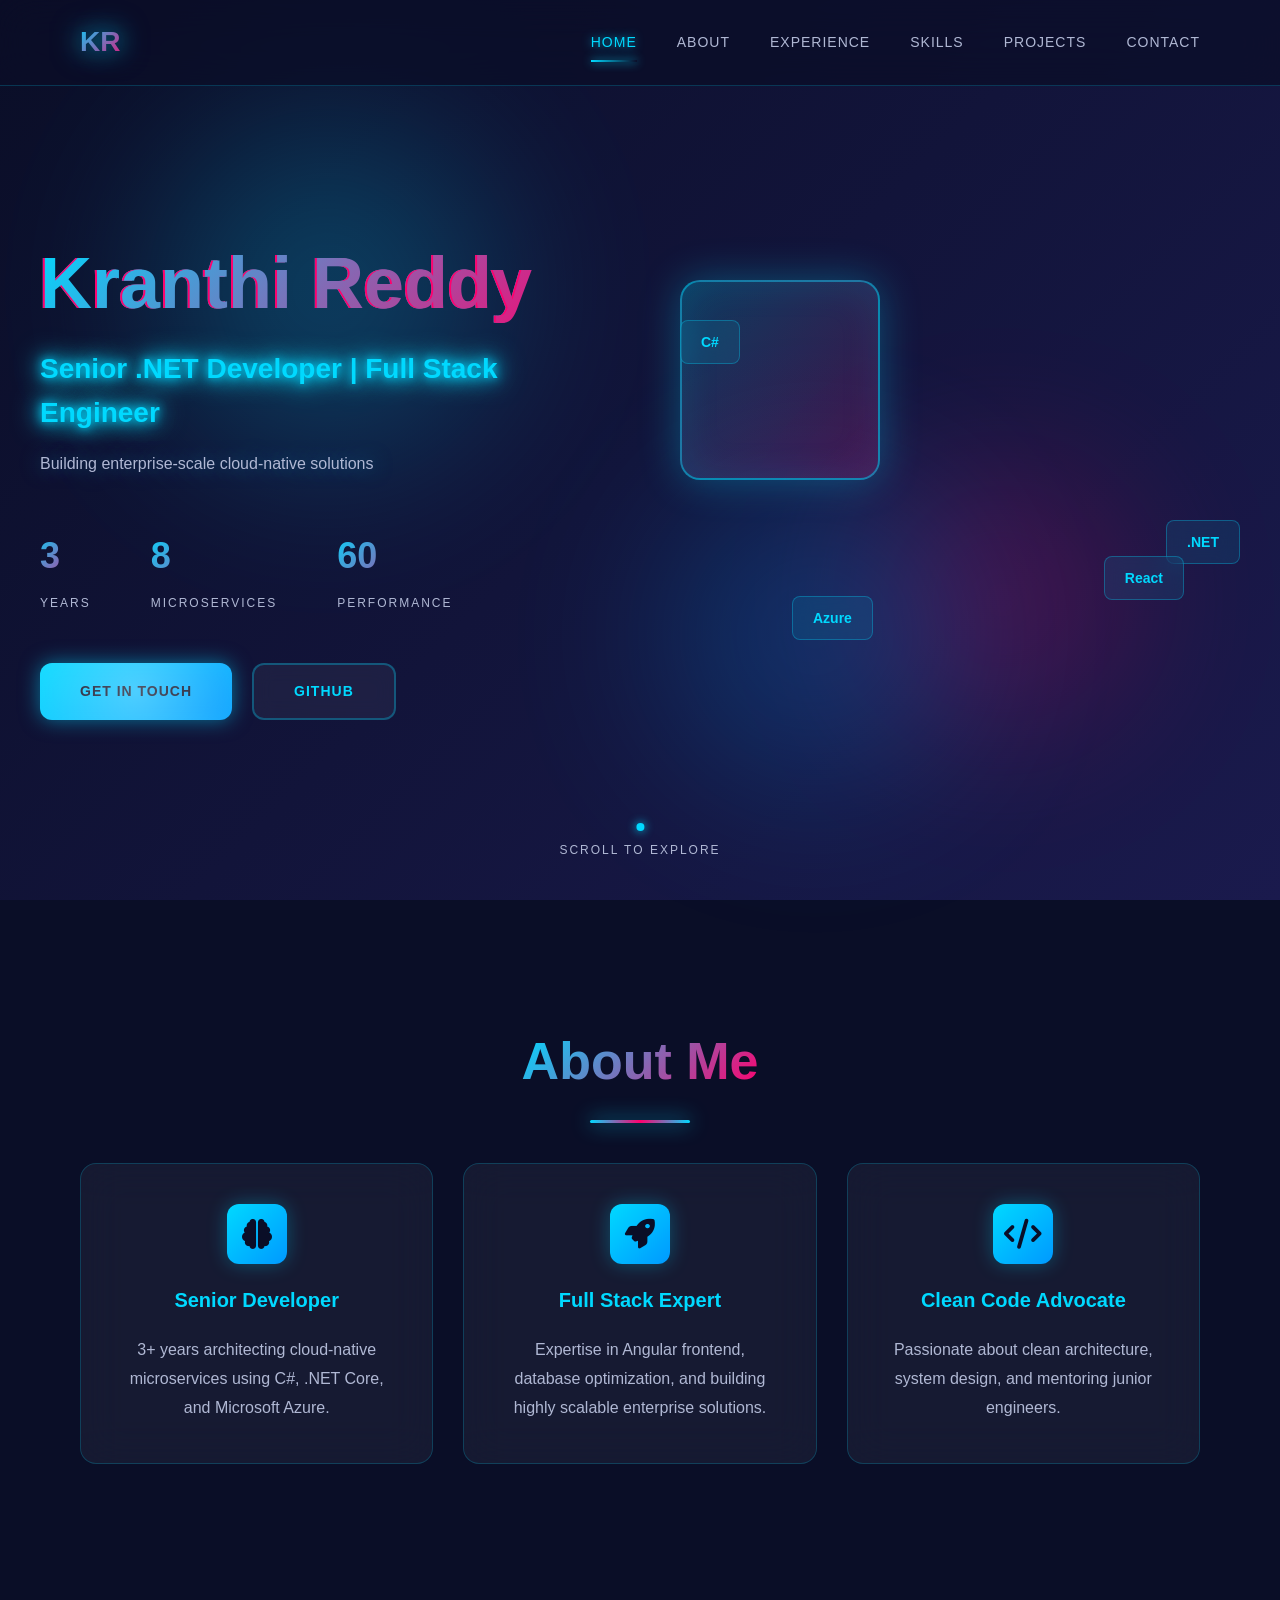
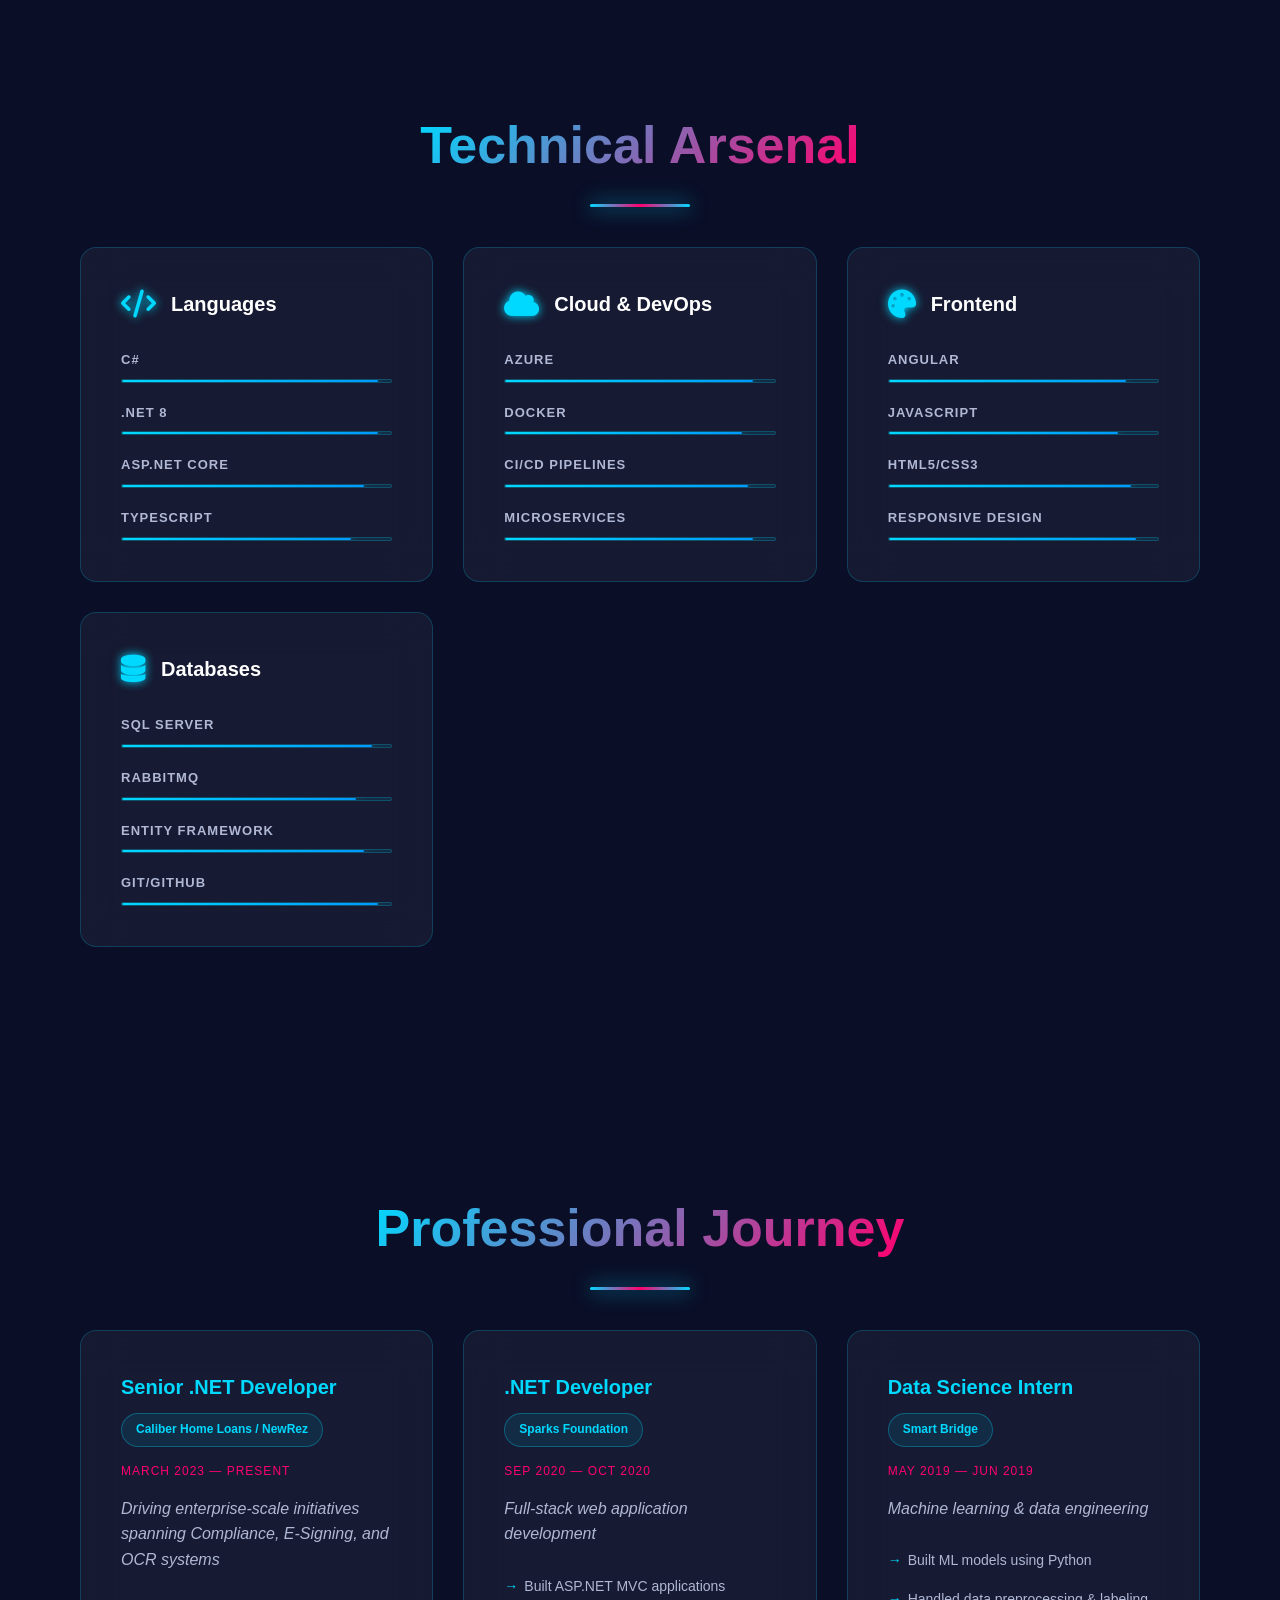
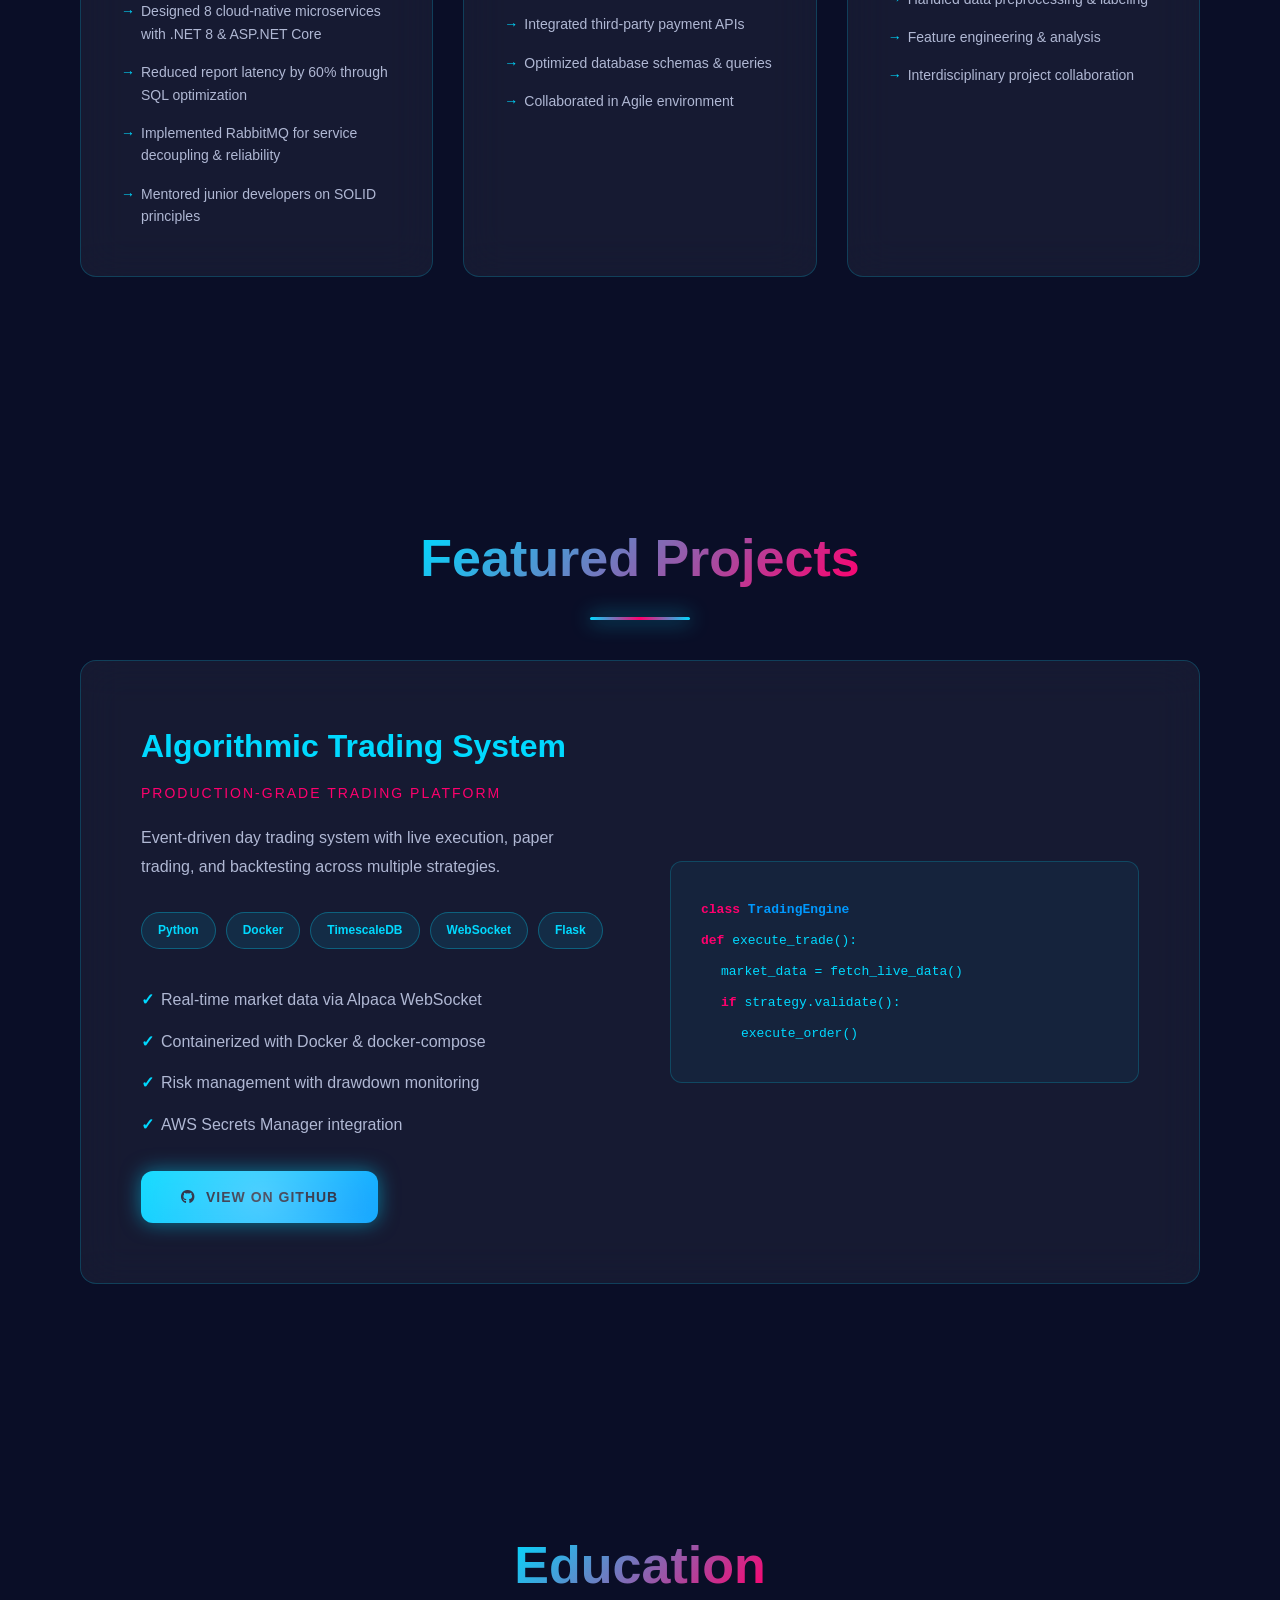
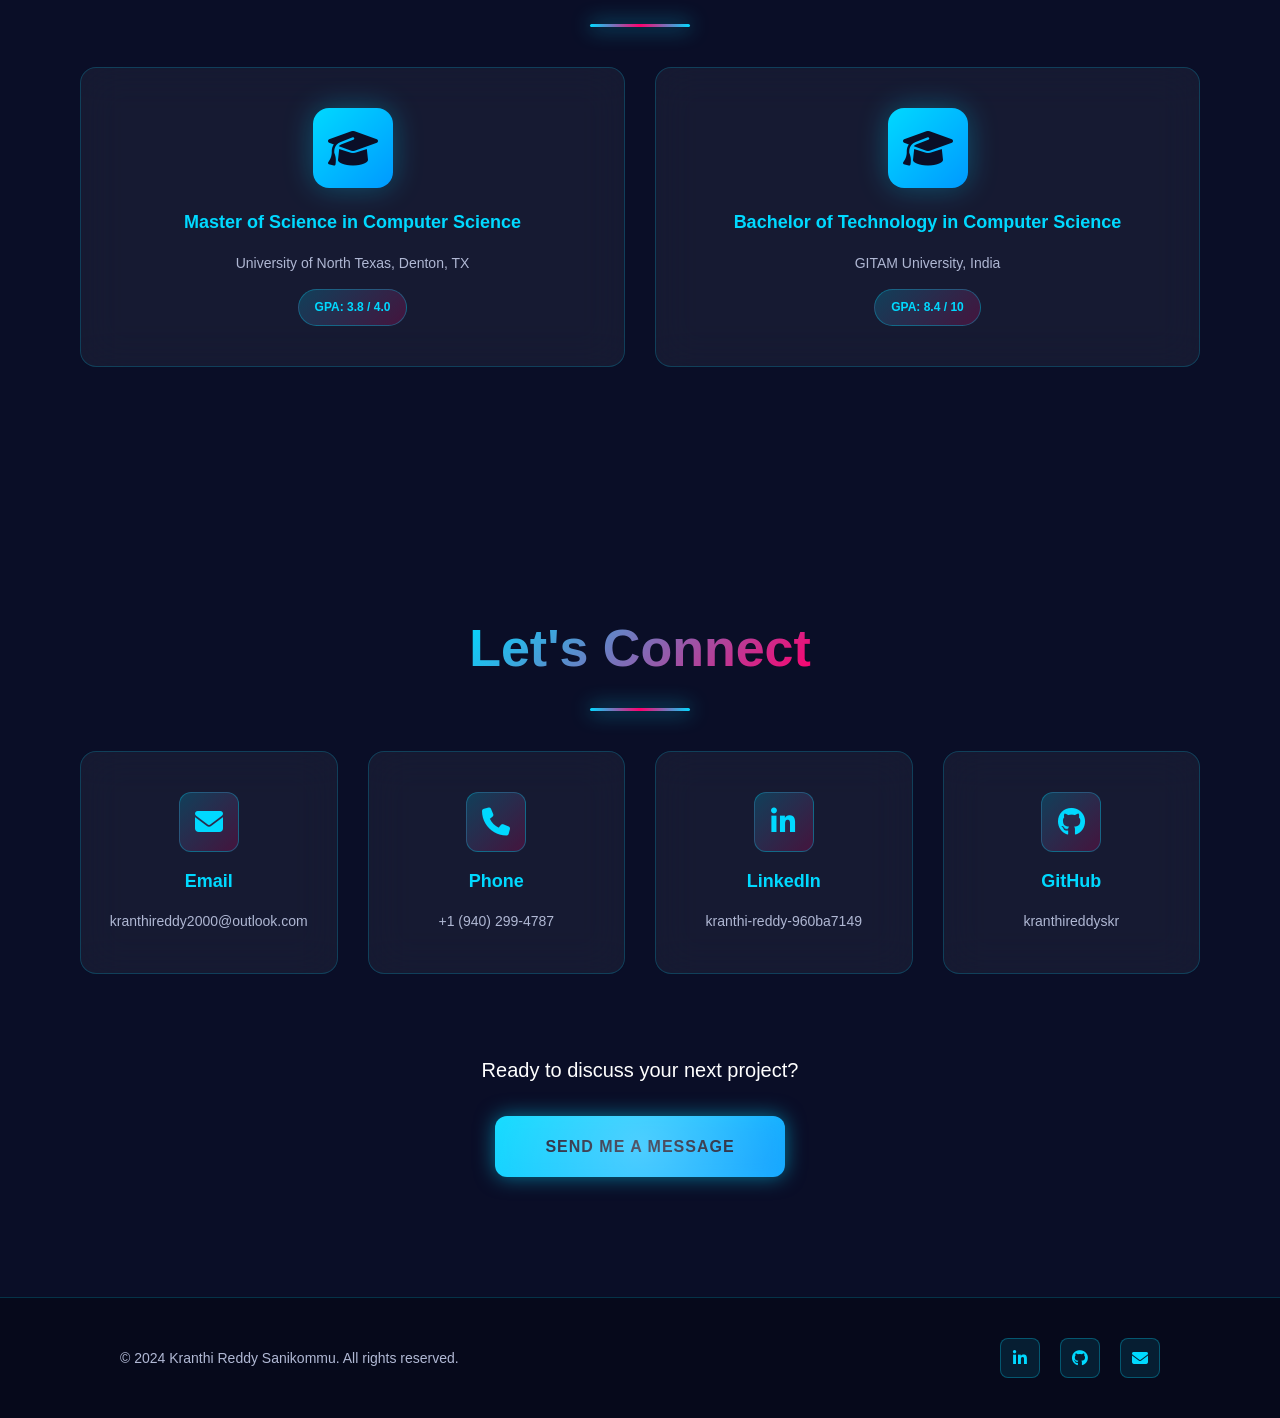
==== index.html @ e0e8000d "Complete redesign: Premium hi-tech portfolio with cutting-edge animations ✨ Visual Enhancements: - G" ====
<!DOCTYPE html>
<html lang="en">
<head>
  <meta charset="UTF-8">
  <meta name="viewport" content="width=device-width, initial-scale=1.0">
  <title>Kranthi Reddy - Senior .NET Developer</title>
  <link rel="stylesheet" href="styles.css">
  <link rel="stylesheet" href="https://cdnjs.cloudflare.com/ajax/libs/font-awesome/6.4.0/css/all.min.css">
</head>
<body>
  <!-- Animated Background -->
  <div class="background-animation">
    <div class="gradient-orb orb-1"></div>
    <div class="gradient-orb orb-2"></div>
    <div class="gradient-orb orb-3"></div>
  </div>

  <!-- Navigation -->
  <nav class="navbar">
    <div class="nav-container">
      <div class="nav-logo">
        <div class="logo-3d">KR</div>
      </div>
      <div class="nav-menu" id="navMenu">
        <a href="#home" class="nav-link active">Home</a>
        <a href="#about" class="nav-link">About</a>
        <a href="#experience" class="nav-link">Experience</a>
        <a href="#skills" class="nav-link">Skills</a>
        <a href="#projects" class="nav-link">Projects</a>
        <a href="#contact" class="nav-link">Contact</a>
      </div>
      <div class="hamburger" id="hamburger">
        <span></span>
        <span></span>
        <span></span>
      </div>
    </div>
  </nav>

  <!-- Hero Section with Advanced Animation -->
  <section id="home" class="hero">
    <div class="hero-content">
      <div class="hero-text">
        <h1 class="glitch" data-text="Kranthi Reddy">Kranthi Reddy</h1>
        <p class="subtitle neon-text">Senior .NET Developer | Full Stack Engineer</p>
        <p class="description tech-glow">Building enterprise-scale cloud-native solutions</p>

        <div class="tech-stats">
          <div class="tech-stat">
            <span class="stat-number">3+</span>
            <span class="stat-label">Years</span>
          </div>
          <div class="tech-stat">
            <span class="stat-number">8+</span>
            <span class="stat-label">Microservices</span>
          </div>
          <div class="tech-stat">
            <span class="stat-number">60%</span>
            <span class="stat-label">Performance</span>
          </div>
        </div>

        <div class="hero-buttons">
          <a href="#contact" class="btn btn-glow">Get In Touch</a>
          <a href="https://github.com/kranthireddyskr" target="_blank" class="btn btn-glass">GitHub</a>
        </div>
      </div>
      <div class="hero-visual">
        <div class="floating-cube"></div>
        <div class="floating-elements">
          <span class="element">C#</span>
          <span class="element">.NET</span>
          <span class="element">Azure</span>
          <span class="element">React</span>
        </div>
      </div>
    </div>

    <div class="scroll-indicator">
      <div class="scroll-dot"></div>
      <p>Scroll to explore</p>
    </div>
  </section>

  <!-- About Section -->
  <section id="about" class="about">
    <div class="container">
      <h2 class="section-title">
        <span class="title-text">About Me</span>
        <div class="title-underline"></div>
      </h2>

      <div class="about-grid">
        <div class="about-card glass-effect">
          <div class="card-icon">
            <i class="fas fa-brain"></i>
          </div>
          <h3>Senior Developer</h3>
          <p>3+ years architecting cloud-native microservices using C#, .NET Core, and Microsoft Azure.</p>
        </div>

        <div class="about-card glass-effect">
          <div class="card-icon">
            <i class="fas fa-rocket"></i>
          </div>
          <h3>Full Stack Expert</h3>
          <p>Expertise in Angular frontend, database optimization, and building highly scalable enterprise solutions.</p>
        </div>

        <div class="about-card glass-effect">
          <div class="card-icon">
            <i class="fas fa-code"></i>
          </div>
          <h3>Clean Code Advocate</h3>
          <p>Passionate about clean architecture, system design, and mentoring junior engineers.</p>
        </div>
      </div>
    </div>
  </section>

  <!-- Skills Section with Interactive Cards -->
  <section id="skills" class="skills">
    <div class="container">
      <h2 class="section-title">
        <span class="title-text">Technical Arsenal</span>
        <div class="title-underline"></div>
      </h2>

      <div class="skills-grid">
        <div class="skill-card-advanced glass-effect">
          <div class="skill-header">
            <i class="fas fa-code"></i>
            <h3>Languages</h3>
          </div>
          <div class="skill-list">
            <div class="skill-item"><span>C#</span><div class="skill-bar"><div class="skill-fill" style="width: 95%"></div></div></div>
            <div class="skill-item"><span>.NET 8</span><div class="skill-bar"><div class="skill-fill" style="width: 95%"></div></div></div>
            <div class="skill-item"><span>ASP.NET Core</span><div class="skill-bar"><div class="skill-fill" style="width: 90%"></div></div></div>
            <div class="skill-item"><span>TypeScript</span><div class="skill-bar"><div class="skill-fill" style="width: 85%"></div></div></div>
          </div>
        </div>

        <div class="skill-card-advanced glass-effect">
          <div class="skill-header">
            <i class="fas fa-cloud"></i>
            <h3>Cloud & DevOps</h3>
          </div>
          <div class="skill-list">
            <div class="skill-item"><span>Azure</span><div class="skill-bar"><div class="skill-fill" style="width: 92%"></div></div></div>
            <div class="skill-item"><span>Docker</span><div class="skill-bar"><div class="skill-fill" style="width: 88%"></div></div></div>
            <div class="skill-item"><span>CI/CD Pipelines</span><div class="skill-bar"><div class="skill-fill" style="width: 90%"></div></div></div>
            <div class="skill-item"><span>Microservices</span><div class="skill-bar"><div class="skill-fill" style="width: 92%"></div></div></div>
          </div>
        </div>

        <div class="skill-card-advanced glass-effect">
          <div class="skill-header">
            <i class="fas fa-palette"></i>
            <h3>Frontend</h3>
          </div>
          <div class="skill-list">
            <div class="skill-item"><span>Angular</span><div class="skill-bar"><div class="skill-fill" style="width: 88%"></div></div></div>
            <div class="skill-item"><span>JavaScript</span><div class="skill-bar"><div class="skill-fill" style="width: 85%"></div></div></div>
            <div class="skill-item"><span>HTML5/CSS3</span><div class="skill-bar"><div class="skill-fill" style="width: 90%"></div></div></div>
            <div class="skill-item"><span>Responsive Design</span><div class="skill-bar"><div class="skill-fill" style="width: 92%"></div></div></div>
          </div>
        </div>

        <div class="skill-card-advanced glass-effect">
          <div class="skill-header">
            <i class="fas fa-database"></i>
            <h3>Databases</h3>
          </div>
          <div class="skill-list">
            <div class="skill-item"><span>SQL Server</span><div class="skill-bar"><div class="skill-fill" style="width: 93%"></div></div></div>
            <div class="skill-item"><span>RabbitMQ</span><div class="skill-bar"><div class="skill-fill" style="width: 87%"></div></div></div>
            <div class="skill-item"><span>Entity Framework</span><div class="skill-bar"><div class="skill-fill" style="width: 90%"></div></div></div>
            <div class="skill-item"><span>Git/GitHub</span><div class="skill-bar"><div class="skill-fill" style="width: 95%"></div></div></div>
          </div>
        </div>
      </div>
    </div>
  </section>

  <!-- Experience Section -->
  <section id="experience" class="experience">
    <div class="container">
      <h2 class="section-title">
        <span class="title-text">Professional Journey</span>
        <div class="title-underline"></div>
      </h2>

      <div class="experience-grid">
        <div class="experience-card glass-effect">
          <div class="experience-header">
            <h3>Senior .NET Developer</h3>
            <span class="company-badge">Caliber Home Loans / NewRez</span>
          </div>
          <p class="experience-date">March 2023 — Present</p>
          <p class="experience-desc">Driving enterprise-scale initiatives spanning Compliance, E-Signing, and OCR systems</p>
          <ul class="experience-achievements">
            <li>Designed 8 cloud-native microservices with .NET 8 & ASP.NET Core</li>
            <li>Reduced report latency by 60% through SQL optimization</li>
            <li>Implemented RabbitMQ for service decoupling & reliability</li>
            <li>Mentored junior developers on SOLID principles</li>
          </ul>
        </div>

        <div class="experience-card glass-effect">
          <div class="experience-header">
            <h3>.NET Developer</h3>
            <span class="company-badge">Sparks Foundation</span>
          </div>
          <p class="experience-date">Sep 2020 — Oct 2020</p>
          <p class="experience-desc">Full-stack web application development</p>
          <ul class="experience-achievements">
            <li>Built ASP.NET MVC applications</li>
            <li>Integrated third-party payment APIs</li>
            <li>Optimized database schemas & queries</li>
            <li>Collaborated in Agile environment</li>
          </ul>
        </div>

        <div class="experience-card glass-effect">
          <div class="experience-header">
            <h3>Data Science Intern</h3>
            <span class="company-badge">Smart Bridge</span>
          </div>
          <p class="experience-date">May 2019 — Jun 2019</p>
          <p class="experience-desc">Machine learning & data engineering</p>
          <ul class="experience-achievements">
            <li>Built ML models using Python</li>
            <li>Handled data preprocessing & labeling</li>
            <li>Feature engineering & analysis</li>
            <li>Interdisciplinary project collaboration</li>
          </ul>
        </div>
      </div>
    </div>
  </section>

  <!-- Featured Projects -->
  <section id="projects" class="projects">
    <div class="container">
      <h2 class="section-title">
        <span class="title-text">Featured Projects</span>
        <div class="title-underline"></div>
      </h2>

      <div class="project-showcase glass-effect">
        <div class="project-content">
          <h3 class="project-title">Algorithmic Trading System</h3>
          <p class="project-type">Production-Grade Trading Platform</p>
          <p class="project-description">
            Event-driven day trading system with live execution, paper trading, and backtesting across multiple strategies.
          </p>

          <div class="tech-stack">
            <span class="tech">Python</span>
            <span class="tech">Docker</span>
            <span class="tech">TimescaleDB</span>
            <span class="tech">WebSocket</span>
            <span class="tech">Flask</span>
          </div>

          <ul class="project-features">
            <li>Real-time market data via Alpaca WebSocket</li>
            <li>Containerized with Docker & docker-compose</li>
            <li>Risk management with drawdown monitoring</li>
            <li>AWS Secrets Manager integration</li>
          </ul>

          <a href="https://github.com/kranthireddyskr/trading-system" target="_blank" class="btn btn-glow">
            <i class="fab fa-github"></i> View on GitHub
          </a>
        </div>
        <div class="project-visual">
          <div class="code-block">
            <div class="code-line"><span class="code-keyword">class</span> <span class="code-class">TradingEngine</span></div>
            <div class="code-line"><span class="code-keyword">def</span> <span class="code-function">execute_trade</span>():</div>
            <div class="code-line indent">market_data = <span class="code-function">fetch_live_data</span>()</div>
            <div class="code-line indent"><span class="code-keyword">if</span> strategy.validate():</div>
            <div class="code-line indent-2">execute_order()</div>
          </div>
        </div>
      </div>
    </div>
  </section>

  <!-- Education -->
  <section id="education" class="education">
    <div class="container">
      <h2 class="section-title">
        <span class="title-text">Education</span>
        <div class="title-underline"></div>
      </h2>

      <div class="education-grid">
        <div class="education-card glass-effect">
          <div class="education-icon">
            <i class="fas fa-graduation-cap"></i>
          </div>
          <h3>Master of Science in Computer Science</h3>
          <p class="school">University of North Texas, Denton, TX</p>
          <div class="gpa-badge">GPA: 3.8 / 4.0</div>
        </div>

        <div class="education-card glass-effect">
          <div class="education-icon">
            <i class="fas fa-graduation-cap"></i>
          </div>
          <h3>Bachelor of Technology in Computer Science</h3>
          <p class="school">GITAM University, India</p>
          <div class="gpa-badge">GPA: 8.4 / 10</div>
        </div>
      </div>
    </div>
  </section>

  <!-- Contact Section -->
  <section id="contact" class="contact">
    <div class="container">
      <h2 class="section-title">
        <span class="title-text">Let's Connect</span>
        <div class="title-underline"></div>
      </h2>

      <div class="contact-grid">
        <a href="mailto:kranthireddy2000@outlook.com" class="contact-card glass-effect hover-glow">
          <div class="contact-icon">
            <i class="fas fa-envelope"></i>
          </div>
          <h3>Email</h3>
          <p>kranthireddy2000@outlook.com</p>
          <div class="contact-arrow">→</div>
        </a>

        <a href="tel:+19402994787" class="contact-card glass-effect hover-glow">
          <div class="contact-icon">
            <i class="fas fa-phone"></i>
          </div>
          <h3>Phone</h3>
          <p>+1 (940) 299-4787</p>
          <div class="contact-arrow">→</div>
        </a>

        <a href="https://www.linkedin.com/in/kranthi-reddy-960ba7149/" target="_blank" class="contact-card glass-effect hover-glow">
          <div class="contact-icon">
            <i class="fab fa-linkedin-in"></i>
          </div>
          <h3>LinkedIn</h3>
          <p>kranthi-reddy-960ba7149</p>
          <div class="contact-arrow">→</div>
        </a>

        <a href="https://github.com/kranthireddyskr" target="_blank" class="contact-card glass-effect hover-glow">
          <div class="contact-icon">
            <i class="fab fa-github"></i>
          </div>
          <h3>GitHub</h3>
          <p>kranthireddyskr</p>
          <div class="contact-arrow">→</div>
        </a>
      </div>

      <div class="cta-section">
        <p>Ready to discuss your next project?</p>
        <a href="mailto:kranthireddy2000@outlook.com" class="btn btn-large btn-glow">Send Me a Message</a>
      </div>
    </div>
  </section>

  <!-- Footer -->
  <footer class="footer">
    <div class="container">
      <div class="footer-content">
        <p>&copy; 2024 Kranthi Reddy Sanikommu. All rights reserved.</p>
        <div class="social-links">
          <a href="https://www.linkedin.com/in/kranthi-reddy-960ba7149/" target="_blank" class="social-icon">
            <i class="fab fa-linkedin-in"></i>
          </a>
          <a href="https://github.com/kranthireddyskr" target="_blank" class="social-icon">
            <i class="fab fa-github"></i>
          </a>
          <a href="mailto:kranthireddy2000@outlook.com" class="social-icon">
            <i class="fas fa-envelope"></i>
          </a>
        </div>
      </div>
    </div>
  </footer>

  <script src="script.js"></script>
</body>
</html>
---- styles.css ----
* {
  margin: 0;
  padding: 0;
  box-sizing: border-box;
}

:root {
  --primary: #00d9ff;
  --secondary: #0099ff;
  --accent: #ff006e;
  --dark-bg: #0a0e27;
  --card-bg: rgba(255, 255, 255, 0.05);
  --text-primary: #ffffff;
  --text-secondary: #b0b8d4;
  --glow: #00d9ff;
}

html {
  scroll-behavior: smooth;
}

body {
  font-family: 'Segoe UI', Tahoma, Geneva, Verdana, sans-serif;
  background: var(--dark-bg);
  color: var(--text-primary);
  line-height: 1.6;
  overflow-x: hidden;
  position: relative;
}

.container {
  max-width: 1200px;
  margin: 0 auto;
  padding: 0 40px;
}

/* Background Animation */
.background-animation {
  position: fixed;
  top: 0;
  left: 0;
  width: 100%;
  height: 100%;
  z-index: -1;
  background: linear-gradient(135deg, #0a0e27 0%, #1a1a4d 100%);
}

.gradient-orb {
  position: absolute;
  border-radius: 50%;
  filter: blur(80px);
  opacity: 0.3;
  animation: float 20s ease-in-out infinite;
}

.orb-1 {
  width: 400px;
  height: 400px;
  background: radial-gradient(circle, #00d9ff, transparent);
  top: 10%;
  left: 10%;
  animation-delay: 0s;
}

.orb-2 {
  width: 300px;
  height: 300px;
  background: radial-gradient(circle, #ff006e, transparent);
  top: 50%;
  right: 10%;
  animation-delay: 5s;
}

.orb-3 {
  width: 350px;
  height: 350px;
  background: radial-gradient(circle, #0099ff, transparent);
  bottom: 10%;
  left: 50%;
  animation-delay: 10s;
}

@keyframes float {
  0%, 100% {
    transform: translate(0, 0);
  }
  33% {
    transform: translate(30px, -50px);
  }
  66% {
    transform: translate(-30px, 50px);
  }
}

/* Navigation */
.navbar {
  position: fixed;
  top: 0;
  width: 100%;
  z-index: 1000;
  background: rgba(10, 14, 39, 0.7);
  backdrop-filter: blur(20px);
  border-bottom: 1px solid rgba(0, 217, 255, 0.2);
  padding: 20px 0;
  transition: all 0.3s ease;
}

.navbar.scrolled {
  background: rgba(10, 14, 39, 0.9);
  padding: 15px 0;
}

.nav-container {
  max-width: 1200px;
  margin: 0 auto;
  padding: 0 40px;
  display: flex;
  justify-content: space-between;
  align-items: center;
}

.logo-3d {
  font-size: 28px;
  font-weight: 700;
  background: linear-gradient(135deg, var(--primary), var(--accent));
  -webkit-background-clip: text;
  -webkit-text-fill-color: transparent;
  background-clip: text;
  text-shadow: 0 0 30px rgba(0, 217, 255, 0.5);
  filter: drop-shadow(0 0 10px rgba(0, 217, 255, 0.4));
}

.nav-menu {
  display: flex;
  gap: 40px;
}

.nav-link {
  color: var(--text-secondary);
  text-decoration: none;
  font-weight: 500;
  position: relative;
  transition: all 0.3s ease;
  font-size: 14px;
  text-transform: uppercase;
  letter-spacing: 1px;
}

.nav-link:hover,
.nav-link.active {
  color: var(--primary);
  text-shadow: 0 0 10px rgba(0, 217, 255, 0.8);
}

.nav-link.active::after {
  content: '';
  position: absolute;
  bottom: -8px;
  left: 0;
  right: 0;
  height: 2px;
  background: linear-gradient(90deg, var(--primary), transparent);
  box-shadow: 0 0 10px var(--primary);
}

.hamburger {
  display: none;
  flex-direction: column;
  cursor: pointer;
  gap: 6px;
}

.hamburger span {
  width: 25px;
  height: 2px;
  background: var(--primary);
  border-radius: 2px;
  transition: all 0.3s ease;
}

/* Hero Section */
.hero {
  min-height: 100vh;
  display: flex;
  flex-direction: column;
  justify-content: center;
  align-items: center;
  padding: 120px 40px 60px;
  position: relative;
  overflow: hidden;
}

.hero-content {
  display: grid;
  grid-template-columns: 1fr 1fr;
  gap: 80px;
  align-items: center;
  width: 100%;
  max-width: 1200px;
}

.hero-text h1 {
  font-size: 72px;
  font-weight: 800;
  margin-bottom: 20px;
  line-height: 1.2;
  background: linear-gradient(135deg, var(--primary), var(--accent));
  -webkit-background-clip: text;
  -webkit-text-fill-color: transparent;
  background-clip: text;
  animation: slideInLeft 0.8s ease-out;
}

.glitch {
  position: relative;
}

.glitch::before,
.glitch::after {
  content: attr(data-text);
  position: absolute;
  top: 0;
  left: 0;
  width: 100%;
  height: 100%;
}

.glitch::before {
  animation: glitch 0.3s cubic-bezier(0.25, 0.46, 0.45, 0.94) infinite;
  color: var(--primary);
  z-index: -1;
  text-shadow: -2px 0 var(--accent);
}

.glitch::after {
  animation: glitch 0.3s cubic-bezier(0.25, 0.46, 0.45, 0.94) reverse infinite;
  color: var(--accent);
  z-index: -2;
  text-shadow: -2px 0 var(--primary);
}

@keyframes glitch {
  0% {
    clip-path: inset(40% 0 61% 0);
    transform: translate(-2px, -2px);
  }
  20% {
    clip-path: inset(92% 0 1% 0);
    transform: translate(2px, 2px);
  }
  40% {
    clip-path: inset(43% 0 1% 0);
    transform: translate(-2px, 2px);
  }
  60% {
    clip-path: inset(25% 0 58% 0);
    transform: translate(2px, -2px);
  }
  80% {
    clip-path: inset(54% 0 7% 0);
    transform: translate(-2px, -2px);
  }
  100% {
    clip-path: inset(58% 0 43% 0);
    transform: translate(2px, 2px);
  }
}

.subtitle {
  font-size: 28px;
  color: var(--primary);
  margin-bottom: 15px;
  font-weight: 600;
  animation: slideInLeft 0.8s ease-out 0.1s backwards;
}

.neon-text {
  text-shadow: 0 0 10px var(--primary), 0 0 20px var(--primary), 0 0 30px var(--primary);
}

.description {
  font-size: 16px;
  color: var(--text-secondary);
  margin-bottom: 40px;
  animation: slideInLeft 0.8s ease-out 0.2s backwards;
}

.tech-glow {
  text-shadow: 0 0 20px rgba(0, 217, 255, 0.5);
}

.tech-stats {
  display: flex;
  gap: 60px;
  margin: 50px 0;
  animation: slideInLeft 0.8s ease-out 0.3s backwards;
}

.tech-stat {
  display: flex;
  flex-direction: column;
  gap: 10px;
}

.stat-number {
  font-size: 36px;
  font-weight: 700;
  background: linear-gradient(135deg, var(--primary), var(--accent));
  -webkit-background-clip: text;
  -webkit-text-fill-color: transparent;
  background-clip: text;
}

.stat-label {
  font-size: 12px;
  text-transform: uppercase;
  letter-spacing: 2px;
  color: var(--text-secondary);
}

.hero-buttons {
  display: flex;
  gap: 20px;
  animation: slideInLeft 0.8s ease-out 0.4s backwards;
}

.btn {
  padding: 15px 40px;
  border: none;
  border-radius: 12px;
  font-size: 14px;
  font-weight: 600;
  text-decoration: none;
  cursor: pointer;
  transition: all 0.3s ease;
  text-transform: uppercase;
  letter-spacing: 1px;
  display: inline-flex;
  align-items: center;
  gap: 10px;
}

.btn-glow {
  background: linear-gradient(135deg, var(--primary), var(--secondary));
  color: var(--dark-bg);
  box-shadow: 0 0 20px rgba(0, 217, 255, 0.5), inset 0 0 20px rgba(0, 217, 255, 0.2);
  position: relative;
  overflow: hidden;
}

.btn-glow::before {
  content: '';
  position: absolute;
  top: -50%;
  left: -50%;
  width: 200%;
  height: 200%;
  background: radial-gradient(circle, rgba(255, 255, 255, 0.3) 0%, transparent 70%);
  animation: shine 3s ease-in-out infinite;
}

@keyframes shine {
  0% {
    transform: translate(-50%, -50%) rotate(0deg);
  }
  100% {
    transform: translate(-50%, -50%) rotate(360deg);
  }
}

.btn-glow:hover {
  transform: translateY(-3px);
  box-shadow: 0 10px 40px rgba(0, 217, 255, 0.6), inset 0 0 30px rgba(0, 217, 255, 0.3);
}

.btn-glass {
  background: rgba(255, 255, 255, 0.05);
  border: 2px solid rgba(0, 217, 255, 0.3);
  color: var(--primary);
  backdrop-filter: blur(10px);
}

.btn-glass:hover {
  background: rgba(0, 217, 255, 0.1);
  border-color: var(--primary);
  box-shadow: 0 0 20px rgba(0, 217, 255, 0.4);
}

.btn-large {
  padding: 18px 50px;
  font-size: 16px;
}

/* Hero Visual */
.hero-visual {
  position: relative;
  height: 400px;
  animation: slideInRight 0.8s ease-out;
}

.floating-cube {
  position: absolute;
  width: 200px;
  height: 200px;
  background: linear-gradient(135deg, rgba(0, 217, 255, 0.2), rgba(255, 0, 110, 0.2));
  border: 2px solid rgba(0, 217, 255, 0.5);
  border-radius: 20px;
  animation: cube-float 6s ease-in-out infinite;
  box-shadow: 0 0 40px rgba(0, 217, 255, 0.3), inset 0 0 40px rgba(0, 217, 255, 0.1);
}

@keyframes cube-float {
  0%, 100% {
    transform: translateY(0px) rotateX(0deg) rotateY(0deg);
  }
  50% {
    transform: translateY(-50px) rotateX(20deg) rotateY(20deg);
  }
}

.floating-elements {
  position: absolute;
  width: 100%;
  height: 100%;
}

.element {
  position: absolute;
  font-size: 14px;
  font-weight: 600;
  padding: 10px 20px;
  background: rgba(0, 217, 255, 0.1);
  border: 1px solid rgba(0, 217, 255, 0.3);
  border-radius: 8px;
  color: var(--primary);
  animation: element-float 4s ease-in-out infinite;
  backdrop-filter: blur(10px);
}

.element:nth-child(1) { top: 10%; left: 0%; animation-delay: 0s; }
.element:nth-child(2) { top: 60%; right: 0%; animation-delay: 0.5s; }
.element:nth-child(3) { bottom: 10%; left: 20%; animation-delay: 1s; }
.element:nth-child(4) { bottom: 20%; right: 10%; animation-delay: 1.5s; }

@keyframes element-float {
  0%, 100% {
    transform: translateY(0px);
    opacity: 0.6;
  }
  50% {
    transform: translateY(-20px);
    opacity: 1;
  }
}

.scroll-indicator {
  position: absolute;
  bottom: 40px;
  left: 50%;
  transform: translateX(-50%);
  text-align: center;
  animation: bounce 2s infinite;
}

.scroll-dot {
  width: 8px;
  height: 8px;
  background: var(--primary);
  border-radius: 50%;
  margin: 0 auto 10px;
  box-shadow: 0 0 10px var(--primary);
  animation: pulse 2s infinite;
}

@keyframes pulse {
  0%, 100% {
    box-shadow: 0 0 10px var(--primary);
  }
  50% {
    box-shadow: 0 0 30px var(--primary);
  }
}

@keyframes bounce {
  0%, 100% {
    transform: translateX(-50%) translateY(0);
  }
  50% {
    transform: translateX(-50%) translateY(15px);
  }
}

.scroll-indicator p {
  font-size: 12px;
  text-transform: uppercase;
  letter-spacing: 2px;
  color: var(--text-secondary);
}

@keyframes slideInLeft {
  from {
    opacity: 0;
    transform: translateX(-50px);
  }
  to {
    opacity: 1;
    transform: translateX(0);
  }
}

@keyframes slideInRight {
  from {
    opacity: 0;
    transform: translateX(50px);
  }
  to {
    opacity: 1;
    transform: translateX(0);
  }
}

/* Section Titles */
.section-title {
  font-size: 52px;
  font-weight: 700;
  margin-bottom: 60px;
  text-align: center;
  position: relative;
  display: inline-block;
  width: 100%;
}

.title-text {
  background: linear-gradient(135deg, var(--primary), var(--accent));
  -webkit-background-clip: text;
  -webkit-text-fill-color: transparent;
  background-clip: text;
}

.title-underline {
  position: absolute;
  bottom: -20px;
  left: 50%;
  transform: translateX(-50%);
  width: 100px;
  height: 3px;
  background: linear-gradient(90deg, var(--primary), var(--accent), var(--primary));
  border-radius: 2px;
  box-shadow: 0 0 20px var(--primary);
}

/* Glass Effect */
.glass-effect {
  background: var(--card-bg);
  backdrop-filter: blur(20px);
  border: 1px solid rgba(0, 217, 255, 0.2);
  border-radius: 16px;
  padding: 30px;
  transition: all 0.3s ease;
  position: relative;
  overflow: hidden;
}

.glass-effect::before {
  content: '';
  position: absolute;
  top: 0;
  left: -100%;
  width: 100%;
  height: 100%;
  background: linear-gradient(90deg, transparent, rgba(0, 217, 255, 0.1), transparent);
  transition: left 0.5s ease;
}

.glass-effect:hover::before {
  left: 100%;
}

.glass-effect:hover {
  border-color: rgba(0, 217, 255, 0.5);
  box-shadow: 0 0 30px rgba(0, 217, 255, 0.2), inset 0 0 30px rgba(0, 217, 255, 0.05);
  transform: translateY(-5px);
}

.hover-glow:hover {
  box-shadow: 0 0 40px rgba(0, 217, 255, 0.4), inset 0 0 30px rgba(0, 217, 255, 0.1);
}

/* About Section */
.about {
  padding: 120px 40px;
  position: relative;
  z-index: 2;
}

.about-grid {
  display: grid;
  grid-template-columns: repeat(auto-fit, minmax(300px, 1fr));
  gap: 30px;
}

.about-card {
  padding: 40px;
  text-align: center;
  display: flex;
  flex-direction: column;
  align-items: center;
  gap: 20px;
}

.card-icon {
  width: 60px;
  height: 60px;
  display: flex;
  align-items: center;
  justify-content: center;
  font-size: 30px;
  background: linear-gradient(135deg, var(--primary), var(--secondary));
  border-radius: 12px;
  color: var(--dark-bg);
  box-shadow: 0 0 20px rgba(0, 217, 255, 0.3);
}

.about-card h3 {
  font-size: 20px;
  color: var(--primary);
}

.about-card p {
  color: var(--text-secondary);
  line-height: 1.8;
}

/* Skills Section */
.skills {
  padding: 120px 40px;
  position: relative;
  z-index: 2;
}

.skills-grid {
  display: grid;
  grid-template-columns: repeat(auto-fit, minmax(300px, 1fr));
  gap: 30px;
}

.skill-card-advanced {
  padding: 40px;
}

.skill-header {
  display: flex;
  align-items: center;
  gap: 15px;
  margin-bottom: 30px;
}

.skill-header i {
  font-size: 28px;
  color: var(--primary);
  text-shadow: 0 0 10px var(--primary);
}

.skill-header h3 {
  font-size: 20px;
  color: var(--text-primary);
  margin: 0;
}

.skill-list {
  display: flex;
  flex-direction: column;
  gap: 20px;
}

.skill-item {
  display: flex;
  flex-direction: column;
  gap: 8px;
}

.skill-item span {
  font-size: 13px;
  text-transform: uppercase;
  letter-spacing: 1px;
  color: var(--text-secondary);
  font-weight: 600;
}

.skill-bar {
  height: 4px;
  background: rgba(0, 217, 255, 0.1);
  border-radius: 2px;
  overflow: hidden;
  border: 1px solid rgba(0, 217, 255, 0.2);
}

.skill-fill {
  height: 100%;
  background: linear-gradient(90deg, var(--primary), var(--secondary));
  border-radius: 2px;
  transition: width 0.8s ease;
  box-shadow: 0 0 10px var(--primary);
}

.glass-effect:hover .skill-fill {
  box-shadow: 0 0 20px var(--primary);
}

/* Experience Section */
.experience {
  padding: 120px 40px;
  position: relative;
  z-index: 2;
}

.experience-grid {
  display: grid;
  grid-template-columns: repeat(auto-fit, minmax(350px, 1fr));
  gap: 30px;
}

.experience-card {
  padding: 40px;
}

.experience-header h3 {
  font-size: 20px;
  color: var(--primary);
  margin-bottom: 10px;
}

.company-badge {
  display: inline-block;
  background: rgba(0, 217, 255, 0.1);
  border: 1px solid rgba(0, 217, 255, 0.3);
  color: var(--primary);
  padding: 6px 14px;
  border-radius: 20px;
  font-size: 12px;
  font-weight: 600;
}

.experience-date {
  font-size: 12px;
  text-transform: uppercase;
  letter-spacing: 1px;
  color: var(--accent);
  margin: 15px 0;
}

.experience-desc {
  color: var(--text-secondary);
  margin-bottom: 20px;
  font-style: italic;
}

.experience-achievements {
  list-style: none;
}

.experience-achievements li {
  color: var(--text-secondary);
  padding: 8px 0;
  padding-left: 20px;
  position: relative;
  font-size: 14px;
}

.experience-achievements li:before {
  content: '→';
  position: absolute;
  left: 0;
  color: var(--primary);
  font-weight: bold;
}

/* Projects Section */
.projects {
  padding: 120px 40px;
  position: relative;
  z-index: 2;
}

.project-showcase {
  display: grid;
  grid-template-columns: 1fr 1fr;
  gap: 60px;
  align-items: center;
  padding: 60px !important;
}

.project-content h3 {
  font-size: 32px;
  color: var(--primary);
  margin-bottom: 10px;
}

.project-type {
  font-size: 14px;
  text-transform: uppercase;
  letter-spacing: 2px;
  color: var(--accent);
  margin-bottom: 20px;
}

.project-description {
  color: var(--text-secondary);
  margin-bottom: 30px;
  line-height: 1.8;
}

.tech-stack {
  display: flex;
  flex-wrap: wrap;
  gap: 10px;
  margin: 30px 0;
}

.tech {
  background: rgba(0, 217, 255, 0.1);
  border: 1px solid rgba(0, 217, 255, 0.3);
  color: var(--primary);
  padding: 8px 16px;
  border-radius: 20px;
  font-size: 12px;
  font-weight: 600;
  transition: all 0.3s ease;
}

.tech:hover {
  background: rgba(0, 217, 255, 0.2);
  box-shadow: 0 0 15px rgba(0, 217, 255, 0.3);
}

.project-features {
  list-style: none;
  margin: 25px 0;
}

.project-features li {
  color: var(--text-secondary);
  padding: 8px 0;
  padding-left: 20px;
  position: relative;
}

.project-features li:before {
  content: '✓';
  position: absolute;
  left: 0;
  color: var(--primary);
  font-weight: bold;
}

.project-visual {
  background: rgba(0, 217, 255, 0.05);
  border: 1px solid rgba(0, 217, 255, 0.2);
  border-radius: 12px;
  padding: 30px;
  font-family: 'Courier New', monospace;
}

.code-block {
  color: var(--primary);
  font-size: 13px;
  line-height: 2;
}

.code-line {
  margin: 5px 0;
}

.code-keyword {
  color: var(--accent);
  font-weight: 600;
}

.code-class {
  color: var(--secondary);
  font-weight: 600;
}

.code-function {
  color: var(--primary);
}

.indent {
  padding-left: 20px;
}

.indent-2 {
  padding-left: 40px;
}

/* Education Section */
.education {
  padding: 120px 40px;
  position: relative;
  z-index: 2;
}

.education-grid {
  display: grid;
  grid-template-columns: repeat(auto-fit, minmax(300px, 1fr));
  gap: 30px;
}

.education-card {
  padding: 40px;
  text-align: center;
}

.education-icon {
  width: 80px;
  height: 80px;
  display: flex;
  align-items: center;
  justify-content: center;
  font-size: 40px;
  background: linear-gradient(135deg, var(--primary), var(--secondary));
  border-radius: 16px;
  margin: 0 auto 20px;
  color: var(--dark-bg);
  box-shadow: 0 0 30px rgba(0, 217, 255, 0.3);
}

.education-card h3 {
  font-size: 18px;
  color: var(--primary);
  margin-bottom: 15px;
}

.school {
  color: var(--text-secondary);
  margin-bottom: 15px;
  font-size: 14px;
}

.gpa-badge {
  display: inline-block;
  background: linear-gradient(135deg, rgba(0, 217, 255, 0.2), rgba(255, 0, 110, 0.2));
  border: 1px solid rgba(0, 217, 255, 0.3);
  color: var(--primary);
  padding: 8px 16px;
  border-radius: 20px;
  font-size: 12px;
  font-weight: 600;
}

/* Contact Section */
.contact {
  padding: 120px 40px;
  position: relative;
  z-index: 2;
}

.contact-grid {
  display: grid;
  grid-template-columns: repeat(auto-fit, minmax(250px, 1fr));
  gap: 30px;
  margin-bottom: 80px;
}

.contact-card {
  padding: 40px;
  text-decoration: none;
  position: relative;
  display: flex;
  flex-direction: column;
  align-items: center;
  gap: 15px;
  text-align: center;
}

.contact-icon {
  width: 60px;
  height: 60px;
  display: flex;
  align-items: center;
  justify-content: center;
  font-size: 28px;
  background: linear-gradient(135deg, rgba(0, 217, 255, 0.2), rgba(255, 0, 110, 0.2));
  border: 1px solid rgba(0, 217, 255, 0.3);
  border-radius: 12px;
  color: var(--primary);
  transition: all 0.3s ease;
}

.contact-card:hover .contact-icon {
  background: linear-gradient(135deg, var(--primary), var(--accent));
  color: var(--dark-bg);
  box-shadow: 0 0 30px rgba(0, 217, 255, 0.5);
}

.contact-card h3 {
  font-size: 18px;
  color: var(--primary);
  margin: 0;
}

.contact-card p {
  color: var(--text-secondary);
  font-size: 14px;
  margin: 0;
}

.contact-arrow {
  position: absolute;
  right: 40px;
  top: 50%;
  transform: translateY(-50%);
  font-size: 24px;
  color: var(--primary);
  opacity: 0;
  transition: all 0.3s ease;
}

.contact-card:hover .contact-arrow {
  opacity: 1;
  transform: translateY(-50%) translateX(10px);
}

.cta-section {
  text-align: center;
}

.cta-section p {
  font-size: 20px;
  color: var(--text-primary);
  margin-bottom: 30px;
}

/* Footer */
.footer {
  background: rgba(0, 0, 0, 0.3);
  border-top: 1px solid rgba(0, 217, 255, 0.2);
  padding: 40px 0;
  position: relative;
  z-index: 2;
}

.footer-content {
  max-width: 1200px;
  margin: 0 auto;
  padding: 0 40px;
  display: flex;
  justify-content: space-between;
  align-items: center;
}

.footer-content p {
  color: var(--text-secondary);
  font-size: 14px;
}

.social-links {
  display: flex;
  gap: 20px;
}

.social-icon {
  width: 40px;
  height: 40px;
  display: flex;
  align-items: center;
  justify-content: center;
  background: rgba(0, 217, 255, 0.1);
  border: 1px solid rgba(0, 217, 255, 0.3);
  border-radius: 8px;
  color: var(--primary);
  text-decoration: none;
  transition: all 0.3s ease;
}

.social-icon:hover {
  background: linear-gradient(135deg, var(--primary), var(--accent));
  border-color: var(--primary);
  color: var(--dark-bg);
  box-shadow: 0 0 20px rgba(0, 217, 255, 0.5);
}

/* Sections */
section {
  position: relative;
  z-index: 2;
}

/* Responsive */
@media (max-width: 768px) {
  .nav-menu {
    position: absolute;
    top: 70px;
    left: -100%;
    flex-direction: column;
    background-color: rgba(10, 14, 39, 0.95);
    width: 100%;
    text-align: center;
    transition: 0.3s;
    padding: 20px 0;
    gap: 20px;
  }

  .nav-menu.active {
    left: 0;
  }

  .hamburger {
    display: flex;
  }

  .hero-content {
    grid-template-columns: 1fr;
    gap: 40px;
  }

  .hero h1 {
    font-size: 48px;
  }

  .hero-visual {
    height: 300px;
  }

  .footer-content {
    flex-direction: column;
    gap: 20px;
  }

  .section-title {
    font-size: 36px;
  }

  .project-showcase {
    grid-template-columns: 1fr;
  }

  .tech-stats {
    flex-direction: column;
    gap: 30px;
  }

  .hero-buttons {
    flex-direction: column;
  }

  .btn {
    width: 100%;
    justify-content: center;
  }

  .container {
    padding: 0 20px;
  }

  .nav-container {
    padding: 0 20px;
  }

  section {
    padding: 80px 20px !important;
  }
}

@media (max-width: 480px) {
  .hero {
    padding: 80px 20px 40px;
  }

  .hero h1 {
    font-size: 32px;
  }

  .subtitle {
    font-size: 18px;
  }

  .section-title {
    font-size: 28px;
  }

  .skills-grid,
  .experience-grid,
  .about-grid {
    grid-template-columns: 1fr;
  }

  .glass-effect {
    padding: 20px;
  }

  .footer-content {
    padding: 0 20px;
  }
}
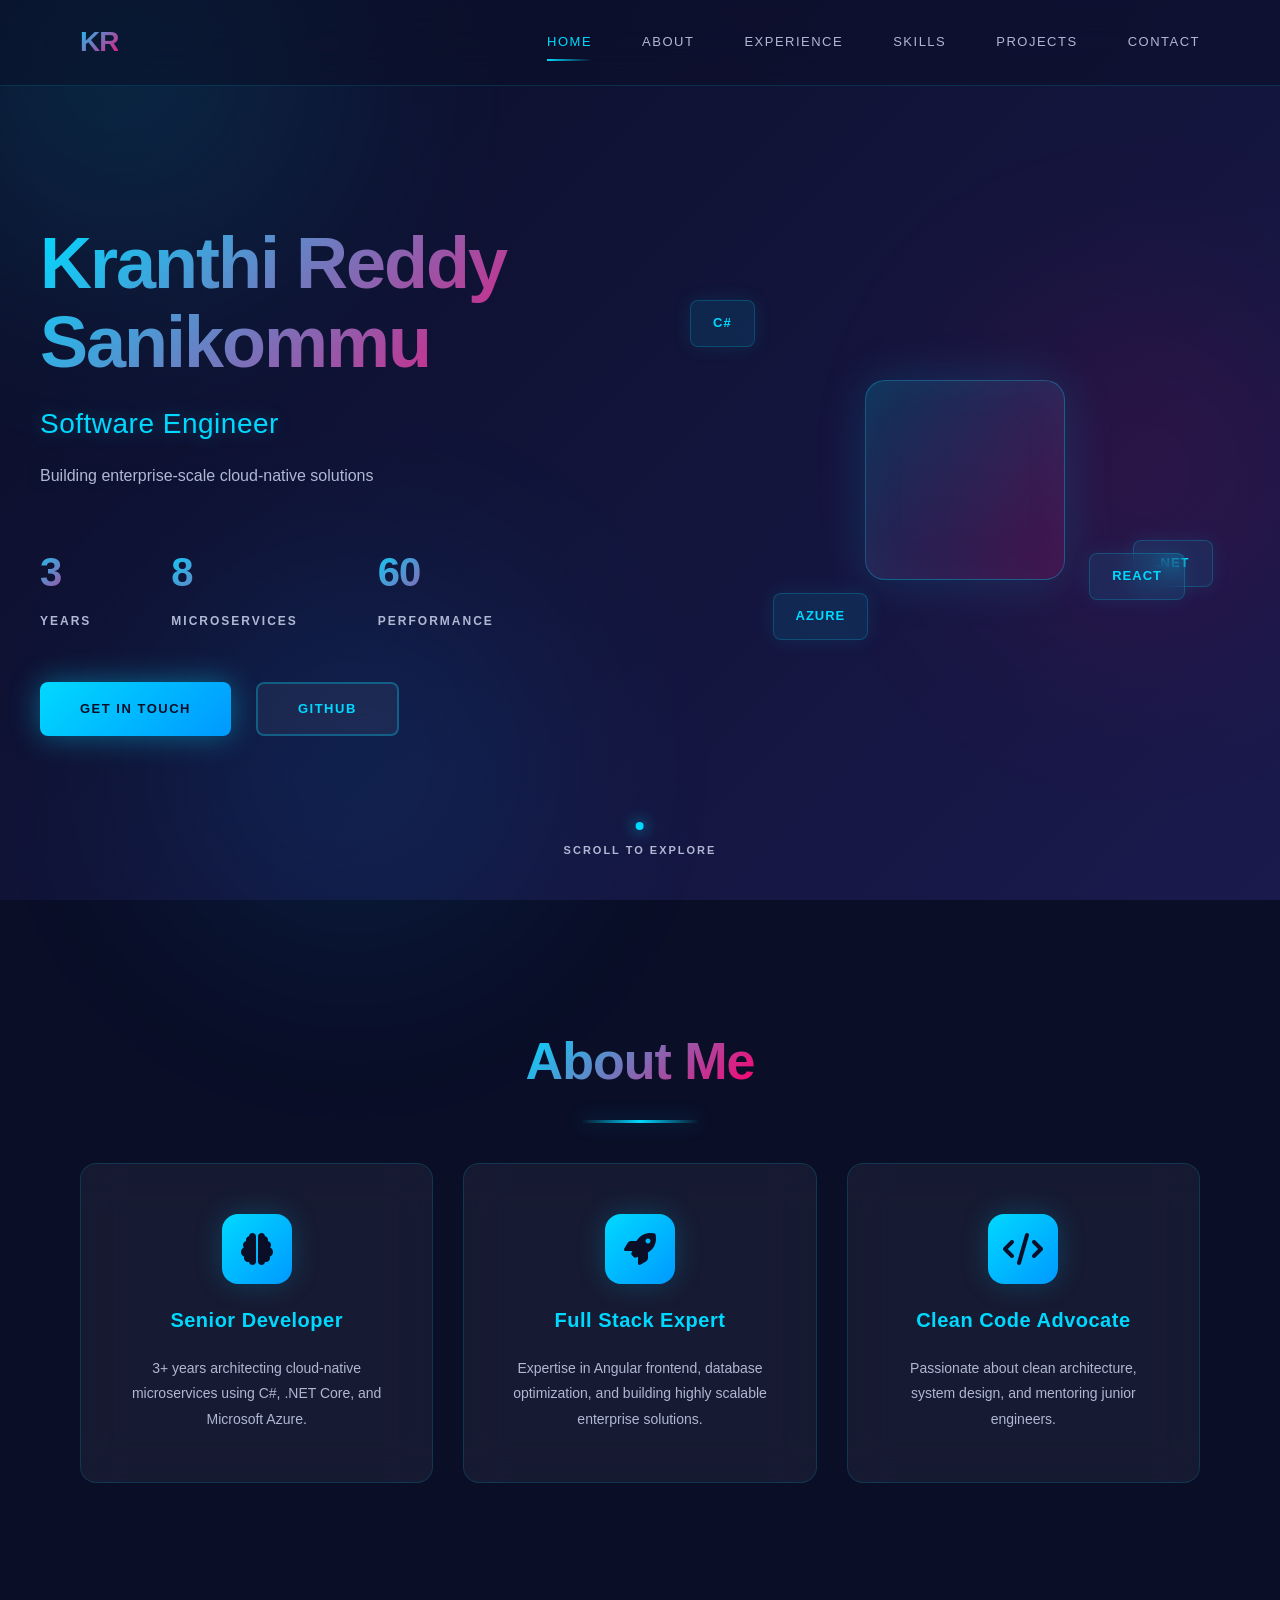
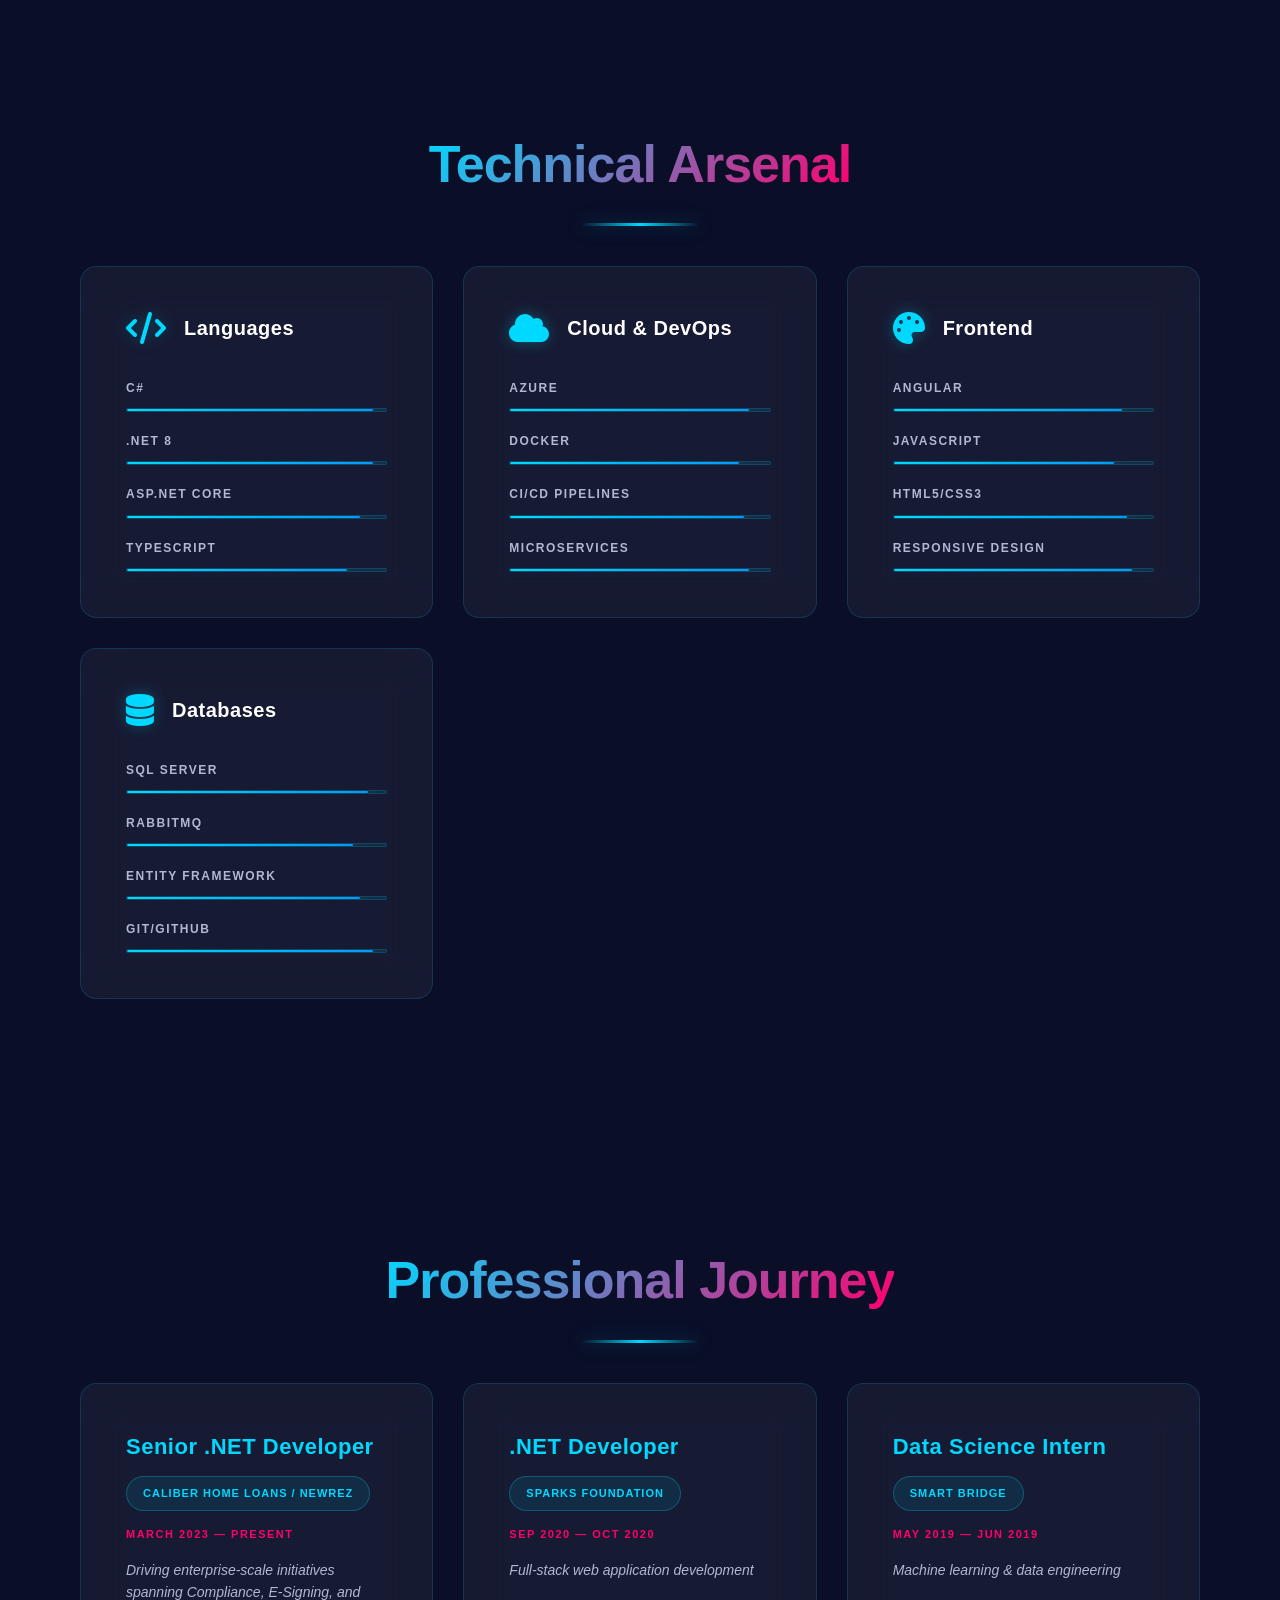
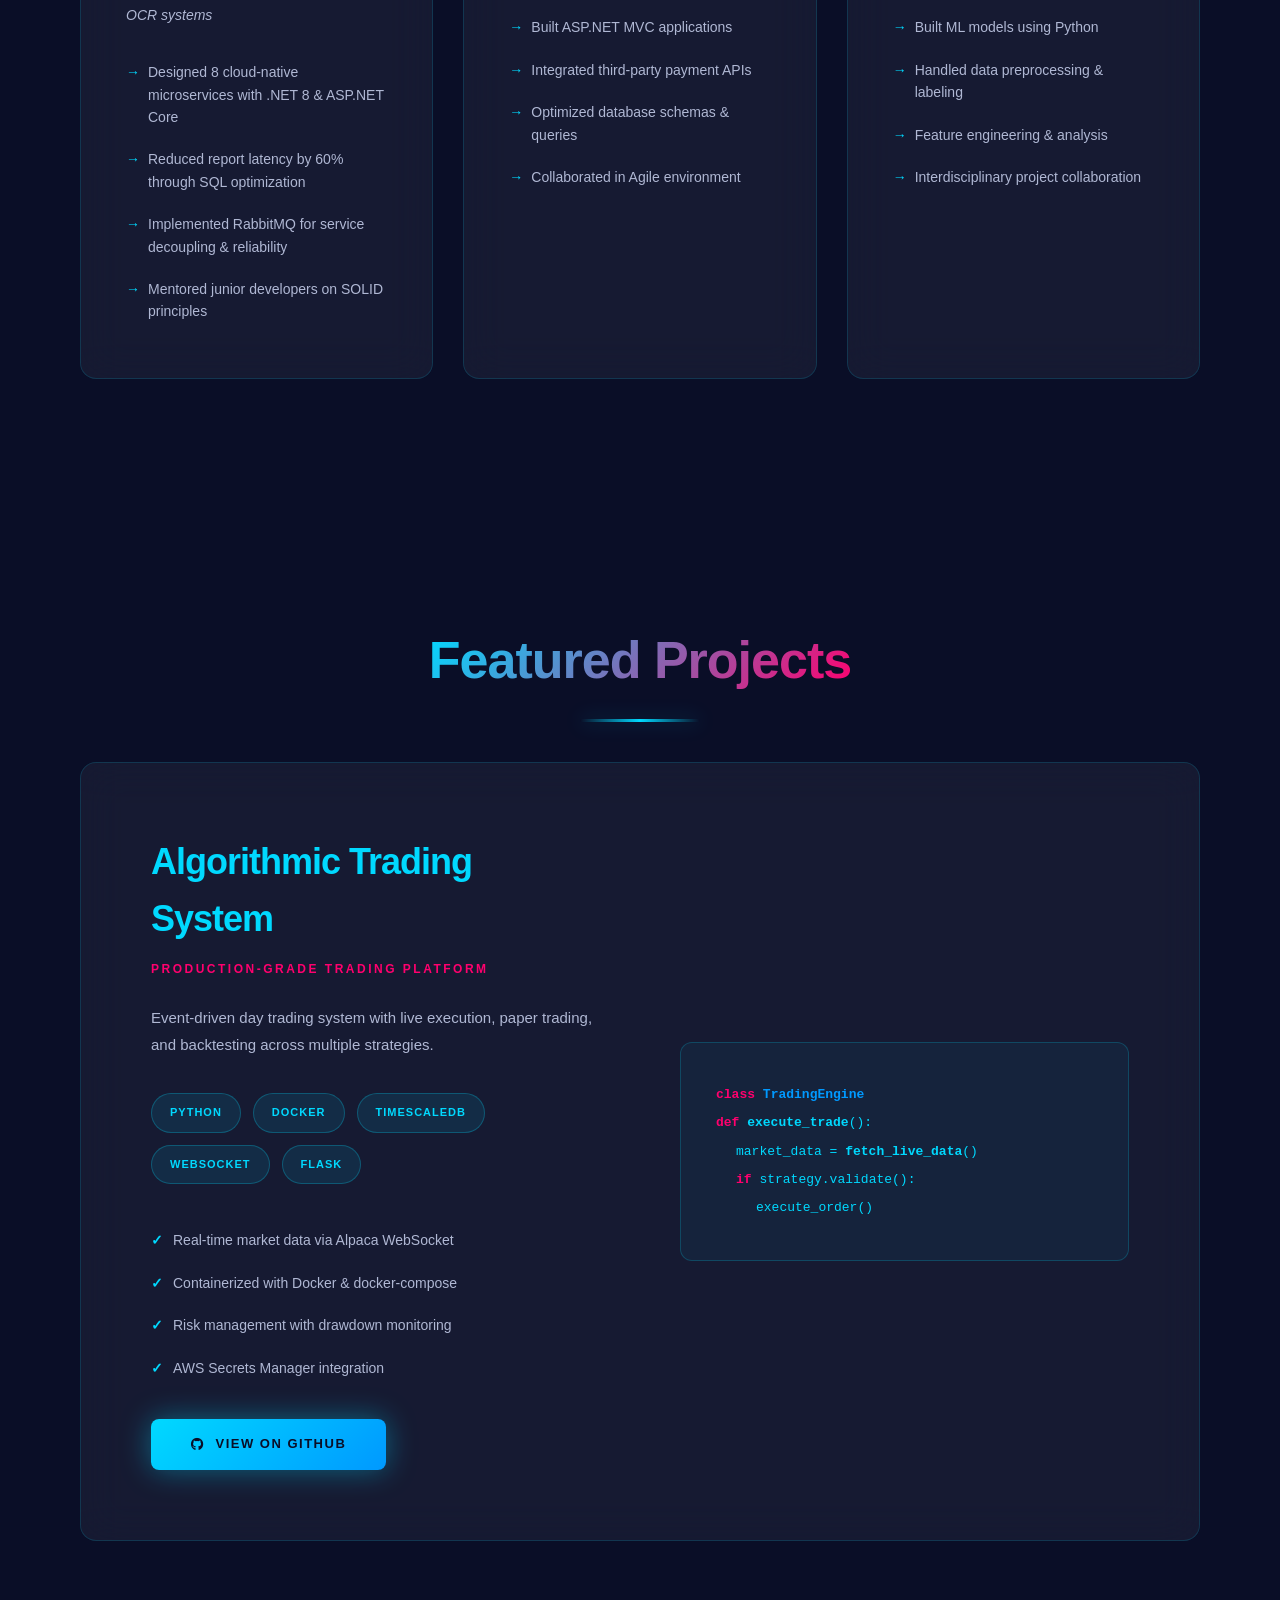
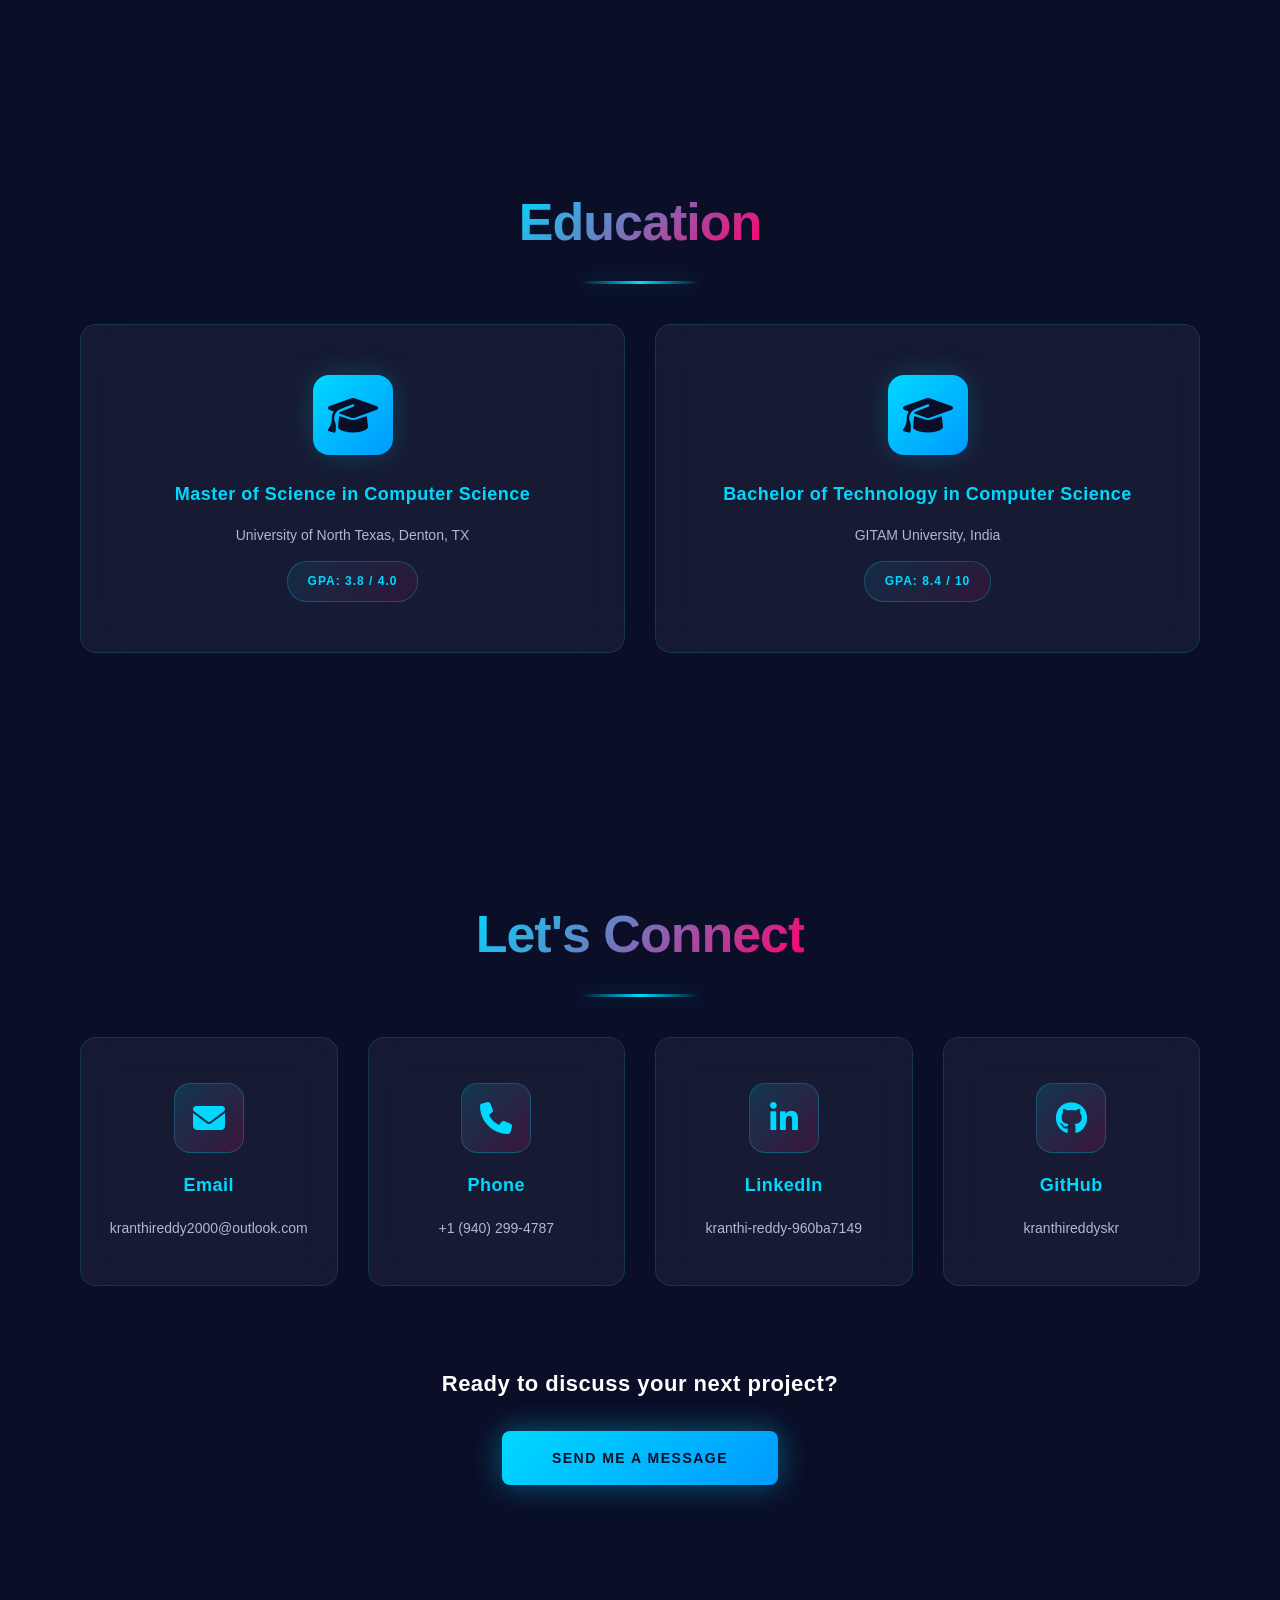
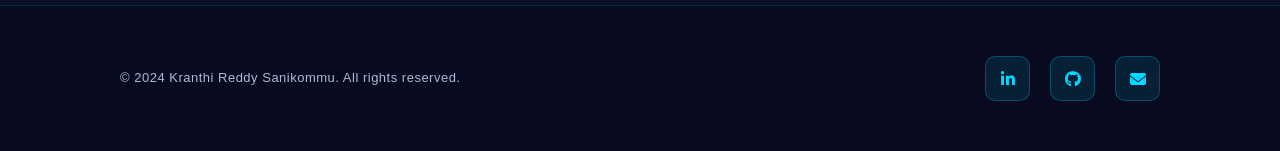
==== commit 1b036490: "Redesign with full name and Space X level animations ✨ Updated: - Changed title to 'Kranthi Reddy Sa" ====
--- a/index.html
+++ b/index.html
@@ -41,8 +41,8 @@
   <section id="home" class="hero">
     <div class="hero-content">
       <div class="hero-text">
-        <h1 class="glitch" data-text="Kranthi Reddy">Kranthi Reddy</h1>
-        <p class="subtitle neon-text">Senior .NET Developer | Full Stack Engineer</p>
+        <h1 class="glitch" data-text="Kranthi Reddy Sanikommu">Kranthi Reddy Sanikommu</h1>
+        <p class="subtitle neon-text">Software Engineer</p>
         <p class="description tech-glow">Building enterprise-scale cloud-native solutions</p>
 
         <div class="tech-stats">
--- a/styles.css
+++ b/styles.css
@@ -20,7 +20,7 @@
 }
 
 body {
-  font-family: 'Segoe UI', Tahoma, Geneva, Verdana, sans-serif;
+  font-family: -apple-system, BlinkMacSystemFont, 'Segoe UI', 'Helvetica Neue', sans-serif;
   background: var(--dark-bg);
   color: var(--text-primary);
   line-height: 1.6;
@@ -34,7 +34,7 @@
   padding: 0 40px;
 }
 
-/* Background Animation */
+/* ===== BACKGROUND ANIMATION ===== */
 .background-animation {
   position: fixed;
   top: 0;
@@ -48,66 +48,68 @@
 .gradient-orb {
   position: absolute;
   border-radius: 50%;
-  filter: blur(80px);
-  opacity: 0.3;
-  animation: float 20s ease-in-out infinite;
+  filter: blur(100px);
+  opacity: 0.15;
 }
 
 .orb-1 {
+  width: 500px;
+  height: 500px;
+  background: radial-gradient(circle, #00d9ff, transparent);
+  top: -20%;
+  left: -10%;
+  animation: orb-float 25s ease-in-out infinite;
+}
+
+.orb-2 {
   width: 400px;
   height: 400px;
-  background: radial-gradient(circle, #00d9ff, transparent);
-  top: 10%;
+  background: radial-gradient(circle, #ff006e, transparent);
+  top: 30%;
+  right: -5%;
+  animation: orb-float 28s ease-in-out infinite;
+  animation-delay: 5s;
+}
+
+.orb-3 {
+  width: 450px;
+  height: 450px;
+  background: radial-gradient(circle, #0099ff, transparent);
+  bottom: -10%;
   left: 10%;
-  animation-delay: 0s;
-}
-
-.orb-2 {
-  width: 300px;
-  height: 300px;
-  background: radial-gradient(circle, #ff006e, transparent);
-  top: 50%;
-  right: 10%;
-  animation-delay: 5s;
-}
-
-.orb-3 {
-  width: 350px;
-  height: 350px;
-  background: radial-gradient(circle, #0099ff, transparent);
-  bottom: 10%;
-  left: 50%;
+  animation: orb-float 30s ease-in-out infinite;
   animation-delay: 10s;
 }
 
-@keyframes float {
+@keyframes orb-float {
   0%, 100% {
-    transform: translate(0, 0);
-  }
-  33% {
-    transform: translate(30px, -50px);
-  }
-  66% {
-    transform: translate(-30px, 50px);
-  }
-}
-
-/* Navigation */
+    transform: translate(0, 0) scale(1);
+    opacity: 0.15;
+  }
+  50% {
+    transform: translate(50px, -80px) scale(1.1);
+    opacity: 0.25;
+  }
+}
+
+/* ===== NAVIGATION ===== */
 .navbar {
   position: fixed;
   top: 0;
   width: 100%;
   z-index: 1000;
-  background: rgba(10, 14, 39, 0.7);
+  background: rgba(10, 14, 39, 0.5);
   backdrop-filter: blur(20px);
-  border-bottom: 1px solid rgba(0, 217, 255, 0.2);
+  -webkit-backdrop-filter: blur(20px);
+  border-bottom: 1px solid rgba(0, 217, 255, 0.15);
   padding: 20px 0;
-  transition: all 0.3s ease;
+  transition: all 0.4s cubic-bezier(0.25, 0.46, 0.45, 0.94);
 }
 
 .navbar.scrolled {
-  background: rgba(10, 14, 39, 0.9);
+  background: rgba(10, 14, 39, 0.85);
   padding: 15px 0;
+  border-bottom-color: rgba(0, 217, 255, 0.25);
 }
 
 .nav-container {
@@ -126,13 +128,18 @@
   -webkit-background-clip: text;
   -webkit-text-fill-color: transparent;
   background-clip: text;
-  text-shadow: 0 0 30px rgba(0, 217, 255, 0.5);
-  filter: drop-shadow(0 0 10px rgba(0, 217, 255, 0.4));
+  letter-spacing: -1px;
+  transition: all 0.3s ease;
+}
+
+.logo-3d:hover {
+  filter: drop-shadow(0 0 15px rgba(0, 217, 255, 0.4));
 }
 
 .nav-menu {
   display: flex;
-  gap: 40px;
+  gap: 50px;
+  align-items: center;
 }
 
 .nav-link {
@@ -140,16 +147,15 @@
   text-decoration: none;
   font-weight: 500;
   position: relative;
-  transition: all 0.3s ease;
-  font-size: 14px;
+  transition: all 0.4s cubic-bezier(0.25, 0.46, 0.45, 0.94);
+  font-size: 13px;
   text-transform: uppercase;
-  letter-spacing: 1px;
+  letter-spacing: 1.5px;
 }
 
 .nav-link:hover,
 .nav-link.active {
   color: var(--primary);
-  text-shadow: 0 0 10px rgba(0, 217, 255, 0.8);
 }
 
 .nav-link.active::after {
@@ -160,7 +166,16 @@
   right: 0;
   height: 2px;
   background: linear-gradient(90deg, var(--primary), transparent);
-  box-shadow: 0 0 10px var(--primary);
+  animation: underline-expand 0.5s cubic-bezier(0.25, 0.46, 0.45, 0.94);
+}
+
+@keyframes underline-expand {
+  from {
+    width: 0;
+  }
+  to {
+    width: 100%;
+  }
 }
 
 .hamburger {
@@ -178,7 +193,7 @@
   transition: all 0.3s ease;
 }
 
-/* Hero Section */
+/* ===== HERO SECTION ===== */
 .hero {
   min-height: 100vh;
   display: flex;
@@ -193,7 +208,7 @@
 .hero-content {
   display: grid;
   grid-template-columns: 1fr 1fr;
-  gap: 80px;
+  gap: 100px;
   align-items: center;
   width: 100%;
   max-width: 1200px;
@@ -201,68 +216,25 @@
 
 .hero-text h1 {
   font-size: 72px;
-  font-weight: 800;
+  font-weight: 700;
   margin-bottom: 20px;
-  line-height: 1.2;
+  line-height: 1.1;
   background: linear-gradient(135deg, var(--primary), var(--accent));
   -webkit-background-clip: text;
   -webkit-text-fill-color: transparent;
   background-clip: text;
-  animation: slideInLeft 0.8s ease-out;
-}
-
-.glitch {
-  position: relative;
-}
-
-.glitch::before,
-.glitch::after {
-  content: attr(data-text);
-  position: absolute;
-  top: 0;
-  left: 0;
-  width: 100%;
-  height: 100%;
-}
-
-.glitch::before {
-  animation: glitch 0.3s cubic-bezier(0.25, 0.46, 0.45, 0.94) infinite;
-  color: var(--primary);
-  z-index: -1;
-  text-shadow: -2px 0 var(--accent);
-}
-
-.glitch::after {
-  animation: glitch 0.3s cubic-bezier(0.25, 0.46, 0.45, 0.94) reverse infinite;
-  color: var(--accent);
-  z-index: -2;
-  text-shadow: -2px 0 var(--primary);
-}
-
-@keyframes glitch {
-  0% {
-    clip-path: inset(40% 0 61% 0);
-    transform: translate(-2px, -2px);
-  }
-  20% {
-    clip-path: inset(92% 0 1% 0);
-    transform: translate(2px, 2px);
-  }
-  40% {
-    clip-path: inset(43% 0 1% 0);
-    transform: translate(-2px, 2px);
-  }
-  60% {
-    clip-path: inset(25% 0 58% 0);
-    transform: translate(2px, -2px);
-  }
-  80% {
-    clip-path: inset(54% 0 7% 0);
-    transform: translate(-2px, -2px);
-  }
-  100% {
-    clip-path: inset(58% 0 43% 0);
-    transform: translate(2px, 2px);
+  animation: title-fade 1.4s cubic-bezier(0.25, 0.46, 0.45, 0.94);
+  letter-spacing: -2px;
+}
+
+@keyframes title-fade {
+  from {
+    opacity: 0;
+    transform: translateY(40px);
+  }
+  to {
+    opacity: 1;
+    transform: translateY(0);
   }
 }
 
@@ -270,45 +242,81 @@
   font-size: 28px;
   color: var(--primary);
   margin-bottom: 15px;
-  font-weight: 600;
-  animation: slideInLeft 0.8s ease-out 0.1s backwards;
+  font-weight: 500;
+  animation: subtitle-fade 1.4s cubic-bezier(0.25, 0.46, 0.45, 0.94) 0.1s backwards;
+  letter-spacing: 0.5px;
+}
+
+@keyframes subtitle-fade {
+  from {
+    opacity: 0;
+    transform: translateY(20px);
+  }
+  to {
+    opacity: 1;
+    transform: translateY(0);
+  }
 }
 
 .neon-text {
-  text-shadow: 0 0 10px var(--primary), 0 0 20px var(--primary), 0 0 30px var(--primary);
+  text-shadow: 0 0 20px rgba(0, 217, 255, 0.3);
 }
 
 .description {
   font-size: 16px;
   color: var(--text-secondary);
   margin-bottom: 40px;
-  animation: slideInLeft 0.8s ease-out 0.2s backwards;
+  animation: desc-fade 1.4s cubic-bezier(0.25, 0.46, 0.45, 0.94) 0.2s backwards;
+  line-height: 1.8;
+}
+
+@keyframes desc-fade {
+  from {
+    opacity: 0;
+    transform: translateY(20px);
+  }
+  to {
+    opacity: 1;
+    transform: translateY(0);
+  }
 }
 
 .tech-glow {
-  text-shadow: 0 0 20px rgba(0, 217, 255, 0.5);
+  text-shadow: 0 0 30px rgba(0, 217, 255, 0.2);
 }
 
 .tech-stats {
   display: flex;
-  gap: 60px;
+  gap: 80px;
   margin: 50px 0;
-  animation: slideInLeft 0.8s ease-out 0.3s backwards;
+  animation: stats-fade 1.4s cubic-bezier(0.25, 0.46, 0.45, 0.94) 0.3s backwards;
+}
+
+@keyframes stats-fade {
+  from {
+    opacity: 0;
+    transform: translateY(20px);
+  }
+  to {
+    opacity: 1;
+    transform: translateY(0);
+  }
 }
 
 .tech-stat {
   display: flex;
   flex-direction: column;
-  gap: 10px;
+  gap: 8px;
 }
 
 .stat-number {
-  font-size: 36px;
+  font-size: 40px;
   font-weight: 700;
   background: linear-gradient(135deg, var(--primary), var(--accent));
   -webkit-background-clip: text;
   -webkit-text-fill-color: transparent;
   background-clip: text;
+  letter-spacing: -1px;
 }
 
 .stat-label {
@@ -316,25 +324,37 @@
   text-transform: uppercase;
   letter-spacing: 2px;
   color: var(--text-secondary);
+  font-weight: 600;
 }
 
 .hero-buttons {
   display: flex;
-  gap: 20px;
-  animation: slideInLeft 0.8s ease-out 0.4s backwards;
+  gap: 25px;
+  animation: buttons-fade 1.4s cubic-bezier(0.25, 0.46, 0.45, 0.94) 0.4s backwards;
+}
+
+@keyframes buttons-fade {
+  from {
+    opacity: 0;
+    transform: translateY(20px);
+  }
+  to {
+    opacity: 1;
+    transform: translateY(0);
+  }
 }
 
 .btn {
   padding: 15px 40px;
   border: none;
-  border-radius: 12px;
-  font-size: 14px;
+  border-radius: 8px;
+  font-size: 13px;
   font-weight: 600;
   text-decoration: none;
   cursor: pointer;
-  transition: all 0.3s ease;
+  transition: all 0.4s cubic-bezier(0.25, 0.46, 0.45, 0.94);
   text-transform: uppercase;
-  letter-spacing: 1px;
+  letter-spacing: 1.5px;
   display: inline-flex;
   align-items: center;
   gap: 10px;
@@ -343,7 +363,7 @@
 .btn-glow {
   background: linear-gradient(135deg, var(--primary), var(--secondary));
   color: var(--dark-bg);
-  box-shadow: 0 0 20px rgba(0, 217, 255, 0.5), inset 0 0 20px rgba(0, 217, 255, 0.2);
+  box-shadow: 0 0 30px rgba(0, 217, 255, 0.4);
   position: relative;
   overflow: hidden;
 }
@@ -351,26 +371,21 @@
 .btn-glow::before {
   content: '';
   position: absolute;
-  top: -50%;
-  left: -50%;
-  width: 200%;
-  height: 200%;
-  background: radial-gradient(circle, rgba(255, 255, 255, 0.3) 0%, transparent 70%);
-  animation: shine 3s ease-in-out infinite;
-}
-
-@keyframes shine {
-  0% {
-    transform: translate(-50%, -50%) rotate(0deg);
-  }
-  100% {
-    transform: translate(-50%, -50%) rotate(360deg);
-  }
+  top: 0;
+  left: -100%;
+  width: 100%;
+  height: 100%;
+  background: linear-gradient(90deg, transparent, rgba(255, 255, 255, 0.2), transparent);
+  transition: left 0.5s cubic-bezier(0.25, 0.46, 0.45, 0.94);
+}
+
+.btn-glow:hover::before {
+  left: 100%;
 }
 
 .btn-glow:hover {
-  transform: translateY(-3px);
-  box-shadow: 0 10px 40px rgba(0, 217, 255, 0.6), inset 0 0 30px rgba(0, 217, 255, 0.3);
+  transform: translateY(-4px);
+  box-shadow: 0 10px 40px rgba(0, 217, 255, 0.5);
 }
 
 .btn-glass {
@@ -378,43 +393,59 @@
   border: 2px solid rgba(0, 217, 255, 0.3);
   color: var(--primary);
   backdrop-filter: blur(10px);
+  -webkit-backdrop-filter: blur(10px);
 }
 
 .btn-glass:hover {
   background: rgba(0, 217, 255, 0.1);
   border-color: var(--primary);
-  box-shadow: 0 0 20px rgba(0, 217, 255, 0.4);
+  box-shadow: 0 0 30px rgba(0, 217, 255, 0.3);
+  transform: translateY(-4px);
 }
 
 .btn-large {
-  padding: 18px 50px;
-  font-size: 16px;
+  padding: 16px 50px;
+  font-size: 14px;
 }
 
 /* Hero Visual */
 .hero-visual {
   position: relative;
   height: 400px;
-  animation: slideInRight 0.8s ease-out;
+  animation: visual-fade 1.6s cubic-bezier(0.25, 0.46, 0.45, 0.94) 0.1s backwards;
+}
+
+@keyframes visual-fade {
+  from {
+    opacity: 0;
+    transform: translateX(80px);
+  }
+  to {
+    opacity: 1;
+    transform: translateX(0);
+  }
 }
 
 .floating-cube {
   position: absolute;
   width: 200px;
   height: 200px;
-  background: linear-gradient(135deg, rgba(0, 217, 255, 0.2), rgba(255, 0, 110, 0.2));
-  border: 2px solid rgba(0, 217, 255, 0.5);
+  background: linear-gradient(135deg, rgba(0, 217, 255, 0.15), rgba(255, 0, 110, 0.15));
+  border: 1px solid rgba(0, 217, 255, 0.3);
   border-radius: 20px;
-  animation: cube-float 6s ease-in-out infinite;
-  box-shadow: 0 0 40px rgba(0, 217, 255, 0.3), inset 0 0 40px rgba(0, 217, 255, 0.1);
-}
-
-@keyframes cube-float {
+  animation: cube-smooth 8s ease-in-out infinite;
+  box-shadow: 0 0 50px rgba(0, 217, 255, 0.15), inset 0 0 50px rgba(0, 217, 255, 0.05);
+  top: 50%;
+  left: 50%;
+  transform: translate(-50%, -50%);
+}
+
+@keyframes cube-smooth {
   0%, 100% {
-    transform: translateY(0px) rotateX(0deg) rotateY(0deg);
+    transform: translate(-50%, -50%) translateY(0px);
   }
   50% {
-    transform: translateY(-50px) rotateX(20deg) rotateY(20deg);
+    transform: translate(-50%, -50%) translateY(-60px);
   }
 }
 
@@ -426,31 +457,41 @@
 
 .element {
   position: absolute;
-  font-size: 14px;
-  font-weight: 600;
-  padding: 10px 20px;
+  font-size: 13px;
+  font-weight: 700;
+  padding: 12px 22px;
   background: rgba(0, 217, 255, 0.1);
-  border: 1px solid rgba(0, 217, 255, 0.3);
+  border: 1px solid rgba(0, 217, 255, 0.2);
   border-radius: 8px;
   color: var(--primary);
-  animation: element-float 4s ease-in-out infinite;
+  animation: element-smooth 5s ease-in-out infinite;
   backdrop-filter: blur(10px);
-}
-
-.element:nth-child(1) { top: 10%; left: 0%; animation-delay: 0s; }
-.element:nth-child(2) { top: 60%; right: 0%; animation-delay: 0.5s; }
-.element:nth-child(3) { bottom: 10%; left: 20%; animation-delay: 1s; }
-.element:nth-child(4) { bottom: 20%; right: 10%; animation-delay: 1.5s; }
-
-@keyframes element-float {
+  -webkit-backdrop-filter: blur(10px);
+  text-transform: uppercase;
+  letter-spacing: 1px;
+  box-shadow: 0 0 20px rgba(0, 217, 255, 0.1);
+}
+
+.element:nth-child(1) { top: 5%; left: 0%; animation-delay: 0s; }
+.element:nth-child(2) { top: 65%; right: 5%; animation-delay: 0.8s; }
+.element:nth-child(3) { bottom: 10%; left: 15%; animation-delay: 1.6s; }
+.element:nth-child(4) { bottom: 20%; right: 10%; animation-delay: 2.4s; }
+
+@keyframes element-smooth {
   0%, 100% {
     transform: translateY(0px);
     opacity: 0.6;
   }
   50% {
-    transform: translateY(-20px);
+    transform: translateY(-30px);
     opacity: 1;
   }
+}
+
+.element:hover {
+  background: rgba(0, 217, 255, 0.2);
+  box-shadow: 0 0 30px rgba(0, 217, 255, 0.3);
+  transform: scale(1.05);
 }
 
 .scroll-indicator {
@@ -459,7 +500,18 @@
   left: 50%;
   transform: translateX(-50%);
   text-align: center;
-  animation: bounce 2s infinite;
+  animation: scroll-bounce 3s ease-in-out infinite;
+}
+
+@keyframes scroll-bounce {
+  0%, 100% {
+    transform: translateX(-50%) translateY(0);
+    opacity: 0.6;
+  }
+  50% {
+    transform: translateX(-50%) translateY(15px);
+    opacity: 1;
+  }
 }
 
 .scroll-dot {
@@ -467,59 +519,24 @@
   height: 8px;
   background: var(--primary);
   border-radius: 50%;
-  margin: 0 auto 10px;
-  box-shadow: 0 0 10px var(--primary);
-  animation: pulse 2s infinite;
-}
-
-@keyframes pulse {
-  0%, 100% {
-    box-shadow: 0 0 10px var(--primary);
-  }
-  50% {
-    box-shadow: 0 0 30px var(--primary);
-  }
-}
-
-@keyframes bounce {
-  0%, 100% {
-    transform: translateX(-50%) translateY(0);
-  }
-  50% {
-    transform: translateX(-50%) translateY(15px);
-  }
+  margin: 0 auto 12px;
+  box-shadow: 0 0 15px var(--primary);
 }
 
 .scroll-indicator p {
-  font-size: 12px;
+  font-size: 11px;
   text-transform: uppercase;
   letter-spacing: 2px;
   color: var(--text-secondary);
-}
-
-@keyframes slideInLeft {
-  from {
-    opacity: 0;
-    transform: translateX(-50px);
-  }
-  to {
-    opacity: 1;
-    transform: translateX(0);
-  }
-}
-
-@keyframes slideInRight {
-  from {
-    opacity: 0;
-    transform: translateX(50px);
-  }
-  to {
-    opacity: 1;
-    transform: translateX(0);
-  }
-}
-
-/* Section Titles */
+  font-weight: 600;
+}
+
+/* ===== SECTION TITLES ===== */
+section {
+  position: relative;
+  z-index: 2;
+}
+
 .section-title {
   font-size: 52px;
   font-weight: 700;
@@ -528,6 +545,7 @@
   position: relative;
   display: inline-block;
   width: 100%;
+  letter-spacing: -1px;
 }
 
 .title-text {
@@ -542,21 +560,22 @@
   bottom: -20px;
   left: 50%;
   transform: translateX(-50%);
-  width: 100px;
+  width: 120px;
   height: 3px;
-  background: linear-gradient(90deg, var(--primary), var(--accent), var(--primary));
+  background: linear-gradient(90deg, transparent, var(--primary), transparent);
   border-radius: 2px;
-  box-shadow: 0 0 20px var(--primary);
-}
-
-/* Glass Effect */
+  box-shadow: 0 0 20px rgba(0, 217, 255, 0.3);
+}
+
+/* ===== GLASS EFFECT ===== */
 .glass-effect {
   background: var(--card-bg);
   backdrop-filter: blur(20px);
-  border: 1px solid rgba(0, 217, 255, 0.2);
+  -webkit-backdrop-filter: blur(20px);
+  border: 1px solid rgba(0, 217, 255, 0.15);
   border-radius: 16px;
-  padding: 30px;
-  transition: all 0.3s ease;
+  padding: 40px;
+  transition: all 0.4s cubic-bezier(0.25, 0.46, 0.45, 0.94);
   position: relative;
   overflow: hidden;
 }
@@ -569,7 +588,7 @@
   width: 100%;
   height: 100%;
   background: linear-gradient(90deg, transparent, rgba(0, 217, 255, 0.1), transparent);
-  transition: left 0.5s ease;
+  transition: left 0.6s cubic-bezier(0.25, 0.46, 0.45, 0.94);
 }
 
 .glass-effect:hover::before {
@@ -577,16 +596,17 @@
 }
 
 .glass-effect:hover {
+  border-color: rgba(0, 217, 255, 0.4);
+  box-shadow: 0 0 40px rgba(0, 217, 255, 0.15), inset 0 0 40px rgba(0, 217, 255, 0.02);
+  transform: translateY(-8px);
+}
+
+.hover-glow:hover {
+  box-shadow: 0 0 50px rgba(0, 217, 255, 0.3), inset 0 0 40px rgba(0, 217, 255, 0.05);
   border-color: rgba(0, 217, 255, 0.5);
-  box-shadow: 0 0 30px rgba(0, 217, 255, 0.2), inset 0 0 30px rgba(0, 217, 255, 0.05);
-  transform: translateY(-5px);
-}
-
-.hover-glow:hover {
-  box-shadow: 0 0 40px rgba(0, 217, 255, 0.4), inset 0 0 30px rgba(0, 217, 255, 0.1);
-}
-
-/* About Section */
+}
+
+/* ===== ABOUT SECTION ===== */
 .about {
   padding: 120px 40px;
   position: relative;
@@ -600,7 +620,7 @@
 }
 
 .about-card {
-  padding: 40px;
+  padding: 50px 40px;
   text-align: center;
   display: flex;
   flex-direction: column;
@@ -609,29 +629,38 @@
 }
 
 .card-icon {
-  width: 60px;
-  height: 60px;
+  width: 70px;
+  height: 70px;
   display: flex;
   align-items: center;
   justify-content: center;
-  font-size: 30px;
+  font-size: 32px;
   background: linear-gradient(135deg, var(--primary), var(--secondary));
-  border-radius: 12px;
+  border-radius: 16px;
   color: var(--dark-bg);
-  box-shadow: 0 0 20px rgba(0, 217, 255, 0.3);
+  box-shadow: 0 0 30px rgba(0, 217, 255, 0.2);
+  transition: all 0.4s cubic-bezier(0.25, 0.46, 0.45, 0.94);
+}
+
+.about-card:hover .card-icon {
+  transform: scale(1.1) rotateY(10deg);
+  box-shadow: 0 0 40px rgba(0, 217, 255, 0.4);
 }
 
 .about-card h3 {
   font-size: 20px;
   color: var(--primary);
+  font-weight: 700;
+  letter-spacing: 0.5px;
 }
 
 .about-card p {
   color: var(--text-secondary);
   line-height: 1.8;
-}
-
-/* Skills Section */
+  font-size: 14px;
+}
+
+/* ===== SKILLS SECTION ===== */
 .skills {
   padding: 120px 40px;
   position: relative;
@@ -640,31 +669,33 @@
 
 .skills-grid {
   display: grid;
-  grid-template-columns: repeat(auto-fit, minmax(300px, 1fr));
+  grid-template-columns: repeat(auto-fit, minmax(280px, 1fr));
   gap: 30px;
 }
 
 .skill-card-advanced {
-  padding: 40px;
+  padding: 45px;
 }
 
 .skill-header {
   display: flex;
   align-items: center;
-  gap: 15px;
-  margin-bottom: 30px;
+  gap: 18px;
+  margin-bottom: 35px;
 }
 
 .skill-header i {
-  font-size: 28px;
-  color: var(--primary);
-  text-shadow: 0 0 10px var(--primary);
+  font-size: 32px;
+  color: var(--primary);
+  text-shadow: 0 0 15px rgba(0, 217, 255, 0.3);
 }
 
 .skill-header h3 {
   font-size: 20px;
   color: var(--text-primary);
   margin: 0;
+  font-weight: 700;
+  letter-spacing: 0.5px;
 }
 
 .skill-list {
@@ -676,15 +707,15 @@
 .skill-item {
   display: flex;
   flex-direction: column;
-  gap: 8px;
+  gap: 10px;
 }
 
 .skill-item span {
-  font-size: 13px;
+  font-size: 12px;
   text-transform: uppercase;
-  letter-spacing: 1px;
+  letter-spacing: 1.5px;
   color: var(--text-secondary);
-  font-weight: 600;
+  font-weight: 700;
 }
 
 .skill-bar {
@@ -692,22 +723,23 @@
   background: rgba(0, 217, 255, 0.1);
   border-radius: 2px;
   overflow: hidden;
-  border: 1px solid rgba(0, 217, 255, 0.2);
+  border: 1px solid rgba(0, 217, 255, 0.15);
 }
 
 .skill-fill {
   height: 100%;
   background: linear-gradient(90deg, var(--primary), var(--secondary));
   border-radius: 2px;
-  transition: width 0.8s ease;
-  box-shadow: 0 0 10px var(--primary);
+  transition: all 1s cubic-bezier(0.25, 0.46, 0.45, 0.94);
+  box-shadow: 0 0 15px var(--primary);
 }
 
 .glass-effect:hover .skill-fill {
-  box-shadow: 0 0 20px var(--primary);
-}
-
-/* Experience Section */
+  box-shadow: 0 0 25px var(--primary);
+  filter: brightness(1.2);
+}
+
+/* ===== EXPERIENCE SECTION ===== */
 .experience {
   padding: 120px 40px;
   position: relative;
@@ -721,38 +753,51 @@
 }
 
 .experience-card {
-  padding: 40px;
+  padding: 45px;
 }
 
 .experience-header h3 {
-  font-size: 20px;
-  color: var(--primary);
-  margin-bottom: 10px;
+  font-size: 22px;
+  color: var(--primary);
+  margin-bottom: 12px;
+  font-weight: 700;
+  letter-spacing: 0.5px;
 }
 
 .company-badge {
   display: inline-block;
   background: rgba(0, 217, 255, 0.1);
-  border: 1px solid rgba(0, 217, 255, 0.3);
-  color: var(--primary);
-  padding: 6px 14px;
+  border: 1px solid rgba(0, 217, 255, 0.25);
+  color: var(--primary);
+  padding: 8px 16px;
   border-radius: 20px;
-  font-size: 12px;
-  font-weight: 600;
-}
-
-.experience-date {
-  font-size: 12px;
+  font-size: 11px;
+  font-weight: 700;
   text-transform: uppercase;
   letter-spacing: 1px;
+  transition: all 0.3s ease;
+}
+
+.experience-card:hover .company-badge {
+  background: rgba(0, 217, 255, 0.15);
+  border-color: var(--primary);
+}
+
+.experience-date {
+  font-size: 11px;
+  text-transform: uppercase;
+  letter-spacing: 1.5px;
   color: var(--accent);
   margin: 15px 0;
+  font-weight: 700;
 }
 
 .experience-desc {
   color: var(--text-secondary);
-  margin-bottom: 20px;
+  margin-bottom: 25px;
   font-style: italic;
+  font-size: 14px;
+  line-height: 1.6;
 }
 
 .experience-achievements {
@@ -761,10 +806,11 @@
 
 .experience-achievements li {
   color: var(--text-secondary);
-  padding: 8px 0;
-  padding-left: 20px;
+  padding: 10px 0;
+  padding-left: 22px;
   position: relative;
   font-size: 14px;
+  line-height: 1.6;
 }
 
 .experience-achievements li:before {
@@ -773,9 +819,15 @@
   left: 0;
   color: var(--primary);
   font-weight: bold;
-}
-
-/* Projects Section */
+  transition: all 0.3s ease;
+}
+
+.experience-achievements li:hover:before {
+  color: var(--accent);
+  transform: translateX(5px);
+}
+
+/* ===== PROJECTS SECTION ===== */
 .projects {
   padding: 120px 40px;
   position: relative;
@@ -785,64 +837,74 @@
 .project-showcase {
   display: grid;
   grid-template-columns: 1fr 1fr;
-  gap: 60px;
-  align-items: center;
-  padding: 60px !important;
+  gap: 80px;
+  align-items: center;
+  padding: 70px !important;
 }
 
 .project-content h3 {
-  font-size: 32px;
-  color: var(--primary);
-  margin-bottom: 10px;
+  font-size: 36px;
+  color: var(--primary);
+  margin-bottom: 12px;
+  font-weight: 700;
+  letter-spacing: -1px;
 }
 
 .project-type {
-  font-size: 14px;
+  font-size: 12px;
   text-transform: uppercase;
-  letter-spacing: 2px;
+  letter-spacing: 2.5px;
   color: var(--accent);
-  margin-bottom: 20px;
+  margin-bottom: 25px;
+  font-weight: 700;
 }
 
 .project-description {
   color: var(--text-secondary);
   margin-bottom: 30px;
   line-height: 1.8;
+  font-size: 15px;
 }
 
 .tech-stack {
   display: flex;
   flex-wrap: wrap;
-  gap: 10px;
-  margin: 30px 0;
+  gap: 12px;
+  margin: 35px 0;
 }
 
 .tech {
   background: rgba(0, 217, 255, 0.1);
-  border: 1px solid rgba(0, 217, 255, 0.3);
-  color: var(--primary);
-  padding: 8px 16px;
+  border: 1px solid rgba(0, 217, 255, 0.25);
+  color: var(--primary);
+  padding: 10px 18px;
   border-radius: 20px;
-  font-size: 12px;
-  font-weight: 600;
-  transition: all 0.3s ease;
+  font-size: 11px;
+  font-weight: 700;
+  text-transform: uppercase;
+  letter-spacing: 1px;
+  transition: all 0.4s cubic-bezier(0.25, 0.46, 0.45, 0.94);
 }
 
 .tech:hover {
-  background: rgba(0, 217, 255, 0.2);
-  box-shadow: 0 0 15px rgba(0, 217, 255, 0.3);
+  background: rgba(0, 217, 255, 0.15);
+  border-color: var(--primary);
+  box-shadow: 0 0 20px rgba(0, 217, 255, 0.2);
+  transform: translateY(-3px);
 }
 
 .project-features {
   list-style: none;
-  margin: 25px 0;
+  margin: 30px 0;
 }
 
 .project-features li {
   color: var(--text-secondary);
-  padding: 8px 0;
-  padding-left: 20px;
-  position: relative;
+  padding: 10px 0;
+  padding-left: 22px;
+  position: relative;
+  font-size: 14px;
+  line-height: 1.6;
 }
 
 .project-features li:before {
@@ -851,20 +913,26 @@
   left: 0;
   color: var(--primary);
   font-weight: bold;
+  transition: all 0.3s ease;
+}
+
+.project-features li:hover:before {
+  color: var(--accent);
+  transform: scale(1.3);
 }
 
 .project-visual {
   background: rgba(0, 217, 255, 0.05);
   border: 1px solid rgba(0, 217, 255, 0.2);
   border-radius: 12px;
-  padding: 30px;
+  padding: 35px;
   font-family: 'Courier New', monospace;
+  font-size: 13px;
+  line-height: 1.8;
 }
 
 .code-block {
   color: var(--primary);
-  font-size: 13px;
-  line-height: 2;
 }
 
 .code-line {
@@ -873,16 +941,17 @@
 
 .code-keyword {
   color: var(--accent);
-  font-weight: 600;
+  font-weight: 700;
 }
 
 .code-class {
   color: var(--secondary);
-  font-weight: 600;
+  font-weight: 700;
 }
 
 .code-function {
   color: var(--primary);
+  font-weight: 700;
 }
 
 .indent {
@@ -893,7 +962,7 @@
   padding-left: 40px;
 }
 
-/* Education Section */
+/* ===== EDUCATION SECTION ===== */
 .education {
   padding: 120px 40px;
   position: relative;
@@ -907,7 +976,7 @@
 }
 
 .education-card {
-  padding: 40px;
+  padding: 50px 40px;
   text-align: center;
 }
 
@@ -920,35 +989,52 @@
   font-size: 40px;
   background: linear-gradient(135deg, var(--primary), var(--secondary));
   border-radius: 16px;
-  margin: 0 auto 20px;
+  margin: 0 auto 25px;
   color: var(--dark-bg);
-  box-shadow: 0 0 30px rgba(0, 217, 255, 0.3);
+  box-shadow: 0 0 30px rgba(0, 217, 255, 0.2);
+  transition: all 0.4s cubic-bezier(0.25, 0.46, 0.45, 0.94);
+}
+
+.education-card:hover .education-icon {
+  transform: scale(1.15);
+  box-shadow: 0 0 40px rgba(0, 217, 255, 0.4);
 }
 
 .education-card h3 {
   font-size: 18px;
   color: var(--primary);
   margin-bottom: 15px;
+  font-weight: 700;
+  letter-spacing: 0.5px;
 }
 
 .school {
   color: var(--text-secondary);
   margin-bottom: 15px;
   font-size: 14px;
+  line-height: 1.6;
 }
 
 .gpa-badge {
   display: inline-block;
-  background: linear-gradient(135deg, rgba(0, 217, 255, 0.2), rgba(255, 0, 110, 0.2));
-  border: 1px solid rgba(0, 217, 255, 0.3);
-  color: var(--primary);
-  padding: 8px 16px;
+  background: linear-gradient(135deg, rgba(0, 217, 255, 0.1), rgba(255, 0, 110, 0.1));
+  border: 1px solid rgba(0, 217, 255, 0.25);
+  color: var(--primary);
+  padding: 10px 20px;
   border-radius: 20px;
   font-size: 12px;
-  font-weight: 600;
-}
-
-/* Contact Section */
+  font-weight: 700;
+  text-transform: uppercase;
+  letter-spacing: 1px;
+  transition: all 0.3s ease;
+}
+
+.education-card:hover .gpa-badge {
+  background: linear-gradient(135deg, rgba(0, 217, 255, 0.15), rgba(255, 0, 110, 0.15));
+  border-color: var(--primary);
+}
+
+/* ===== CONTACT SECTION ===== */
 .contact {
   padding: 120px 40px;
   position: relative;
@@ -963,46 +1049,55 @@
 }
 
 .contact-card {
-  padding: 40px;
+  padding: 45px 40px;
   text-decoration: none;
   position: relative;
   display: flex;
   flex-direction: column;
   align-items: center;
-  gap: 15px;
+  gap: 18px;
   text-align: center;
 }
 
 .contact-icon {
-  width: 60px;
-  height: 60px;
+  width: 70px;
+  height: 70px;
   display: flex;
   align-items: center;
   justify-content: center;
-  font-size: 28px;
-  background: linear-gradient(135deg, rgba(0, 217, 255, 0.2), rgba(255, 0, 110, 0.2));
-  border: 1px solid rgba(0, 217, 255, 0.3);
-  border-radius: 12px;
-  color: var(--primary);
-  transition: all 0.3s ease;
+  font-size: 32px;
+  background: linear-gradient(135deg, rgba(0, 217, 255, 0.15), rgba(255, 0, 110, 0.15));
+  border: 1px solid rgba(0, 217, 255, 0.25);
+  border-radius: 16px;
+  color: var(--primary);
+  transition: all 0.4s cubic-bezier(0.25, 0.46, 0.45, 0.94);
 }
 
 .contact-card:hover .contact-icon {
   background: linear-gradient(135deg, var(--primary), var(--accent));
   color: var(--dark-bg);
-  box-shadow: 0 0 30px rgba(0, 217, 255, 0.5);
+  box-shadow: 0 0 40px rgba(0, 217, 255, 0.4);
+  transform: scale(1.2) rotateZ(5deg);
 }
 
 .contact-card h3 {
   font-size: 18px;
   color: var(--primary);
   margin: 0;
+  font-weight: 700;
+  letter-spacing: 0.5px;
+  transition: all 0.3s ease;
+}
+
+.contact-card:hover h3 {
+  color: var(--accent);
 }
 
 .contact-card p {
   color: var(--text-secondary);
   font-size: 14px;
   margin: 0;
+  line-height: 1.6;
 }
 
 .contact-arrow {
@@ -1013,7 +1108,7 @@
   font-size: 24px;
   color: var(--primary);
   opacity: 0;
-  transition: all 0.3s ease;
+  transition: all 0.4s cubic-bezier(0.25, 0.46, 0.45, 0.94);
 }
 
 .contact-card:hover .contact-arrow {
@@ -1026,16 +1121,18 @@
 }
 
 .cta-section p {
-  font-size: 20px;
+  font-size: 22px;
   color: var(--text-primary);
   margin-bottom: 30px;
-}
-
-/* Footer */
+  font-weight: 600;
+  letter-spacing: 0.5px;
+}
+
+/* ===== FOOTER ===== */
 .footer {
-  background: rgba(0, 0, 0, 0.3);
-  border-top: 1px solid rgba(0, 217, 255, 0.2);
-  padding: 40px 0;
+  background: rgba(0, 0, 0, 0.2);
+  border-top: 1px solid rgba(0, 217, 255, 0.15);
+  padding: 50px 0;
   position: relative;
   z-index: 2;
 }
@@ -1051,7 +1148,8 @@
 
 .footer-content p {
   color: var(--text-secondary);
-  font-size: 14px;
+  font-size: 13px;
+  letter-spacing: 0.5px;
 }
 
 .social-links {
@@ -1060,33 +1158,29 @@
 }
 
 .social-icon {
-  width: 40px;
-  height: 40px;
+  width: 45px;
+  height: 45px;
   display: flex;
   align-items: center;
   justify-content: center;
   background: rgba(0, 217, 255, 0.1);
-  border: 1px solid rgba(0, 217, 255, 0.3);
-  border-radius: 8px;
+  border: 1px solid rgba(0, 217, 255, 0.25);
+  border-radius: 10px;
   color: var(--primary);
   text-decoration: none;
-  transition: all 0.3s ease;
+  transition: all 0.4s cubic-bezier(0.25, 0.46, 0.45, 0.94);
+  font-size: 16px;
 }
 
 .social-icon:hover {
   background: linear-gradient(135deg, var(--primary), var(--accent));
   border-color: var(--primary);
   color: var(--dark-bg);
-  box-shadow: 0 0 20px rgba(0, 217, 255, 0.5);
-}
-
-/* Sections */
-section {
-  position: relative;
-  z-index: 2;
-}
-
-/* Responsive */
+  box-shadow: 0 0 30px rgba(0, 217, 255, 0.4);
+  transform: translateY(-5px) scale(1.1);
+}
+
+/* ===== RESPONSIVE ===== */
 @media (max-width: 768px) {
   .nav-menu {
     position: absolute;
@@ -1111,7 +1205,7 @@
 
   .hero-content {
     grid-template-columns: 1fr;
-    gap: 40px;
+    gap: 60px;
   }
 
   .hero h1 {
@@ -1124,7 +1218,7 @@
 
   .footer-content {
     flex-direction: column;
-    gap: 20px;
+    gap: 25px;
   }
 
   .section-title {
@@ -1133,6 +1227,7 @@
 
   .project-showcase {
     grid-template-columns: 1fr;
+    gap: 40px;
   }
 
   .tech-stats {
@@ -1160,6 +1255,10 @@
   section {
     padding: 80px 20px !important;
   }
+
+  .glass-effect {
+    padding: 30px 20px;
+  }
 }
 
 @media (max-width: 480px) {
@@ -1168,7 +1267,7 @@
   }
 
   .hero h1 {
-    font-size: 32px;
+    font-size: 36px;
   }
 
   .subtitle {
@@ -1185,11 +1284,11 @@
     grid-template-columns: 1fr;
   }
 
-  .glass-effect {
-    padding: 20px;
-  }
-
   .footer-content {
     padding: 0 20px;
   }
-}
+
+  .tech-stats {
+    gap: 30px;
+  }
+}
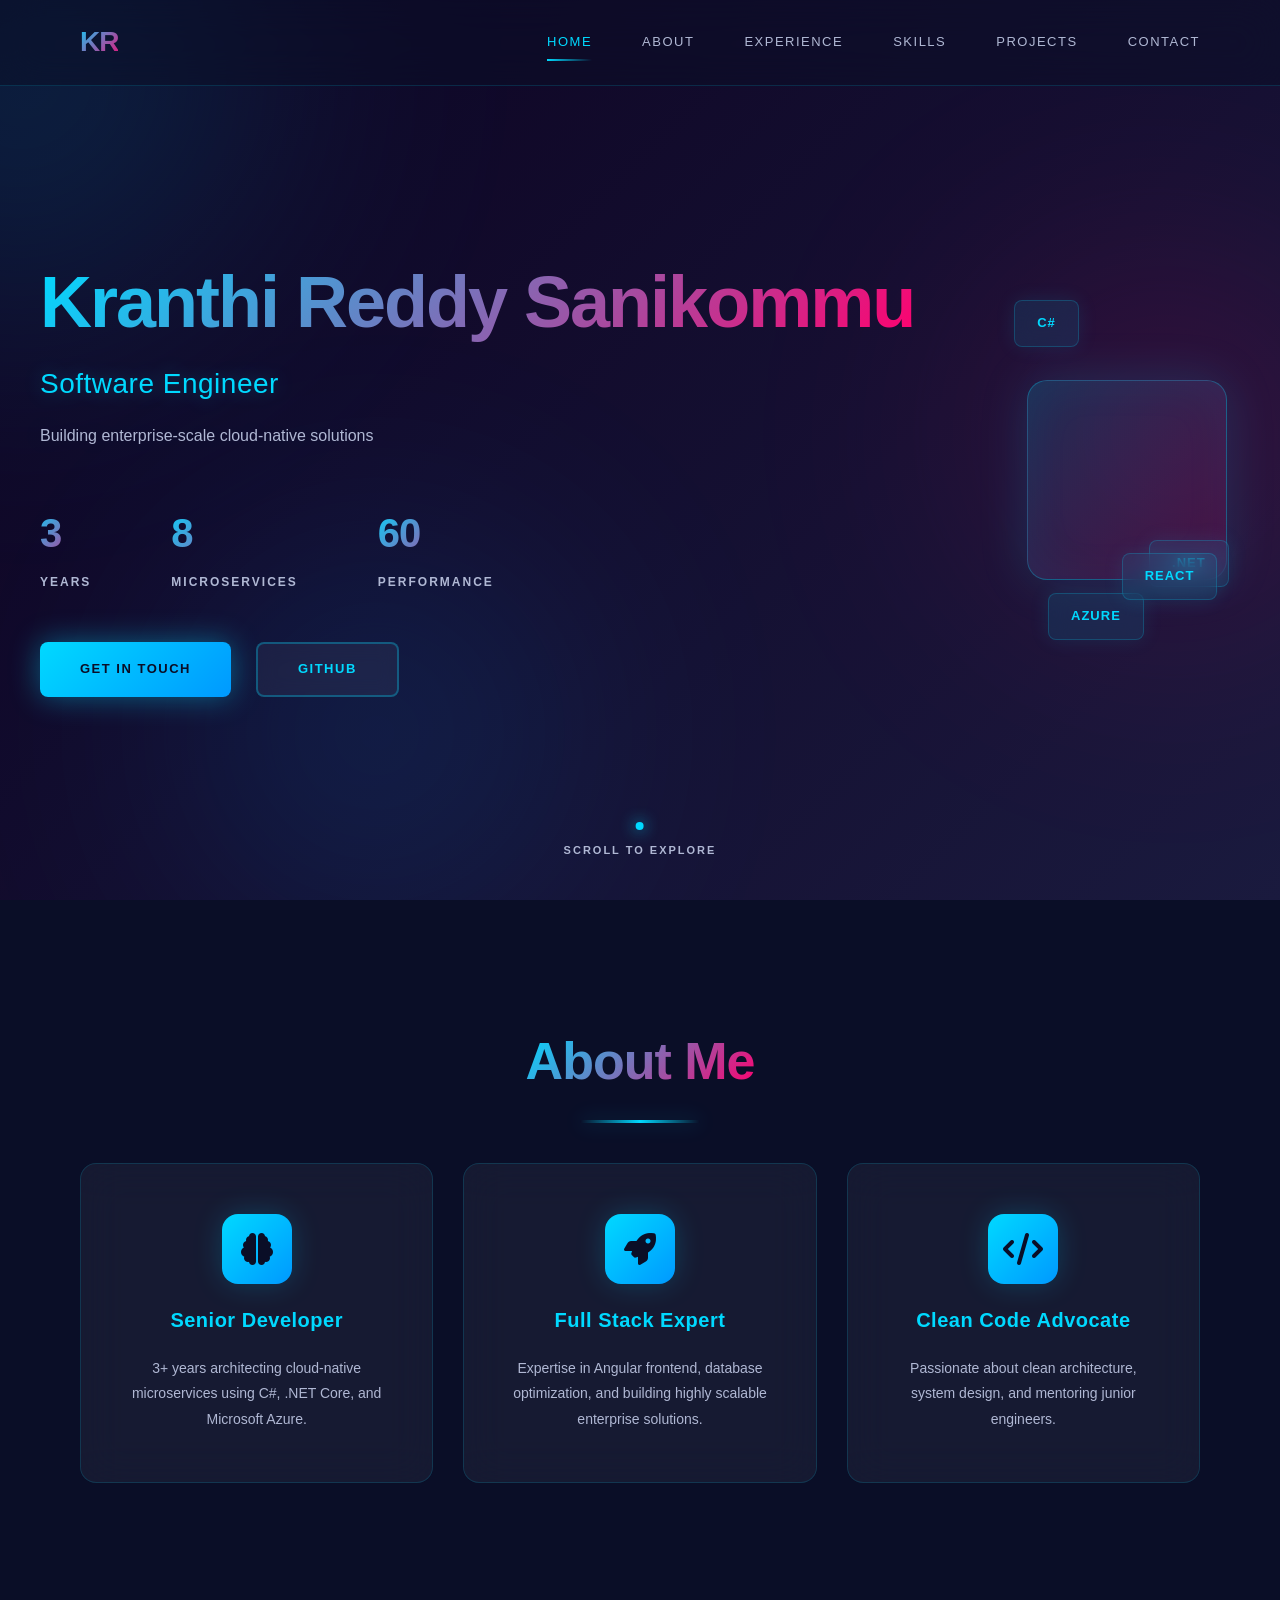
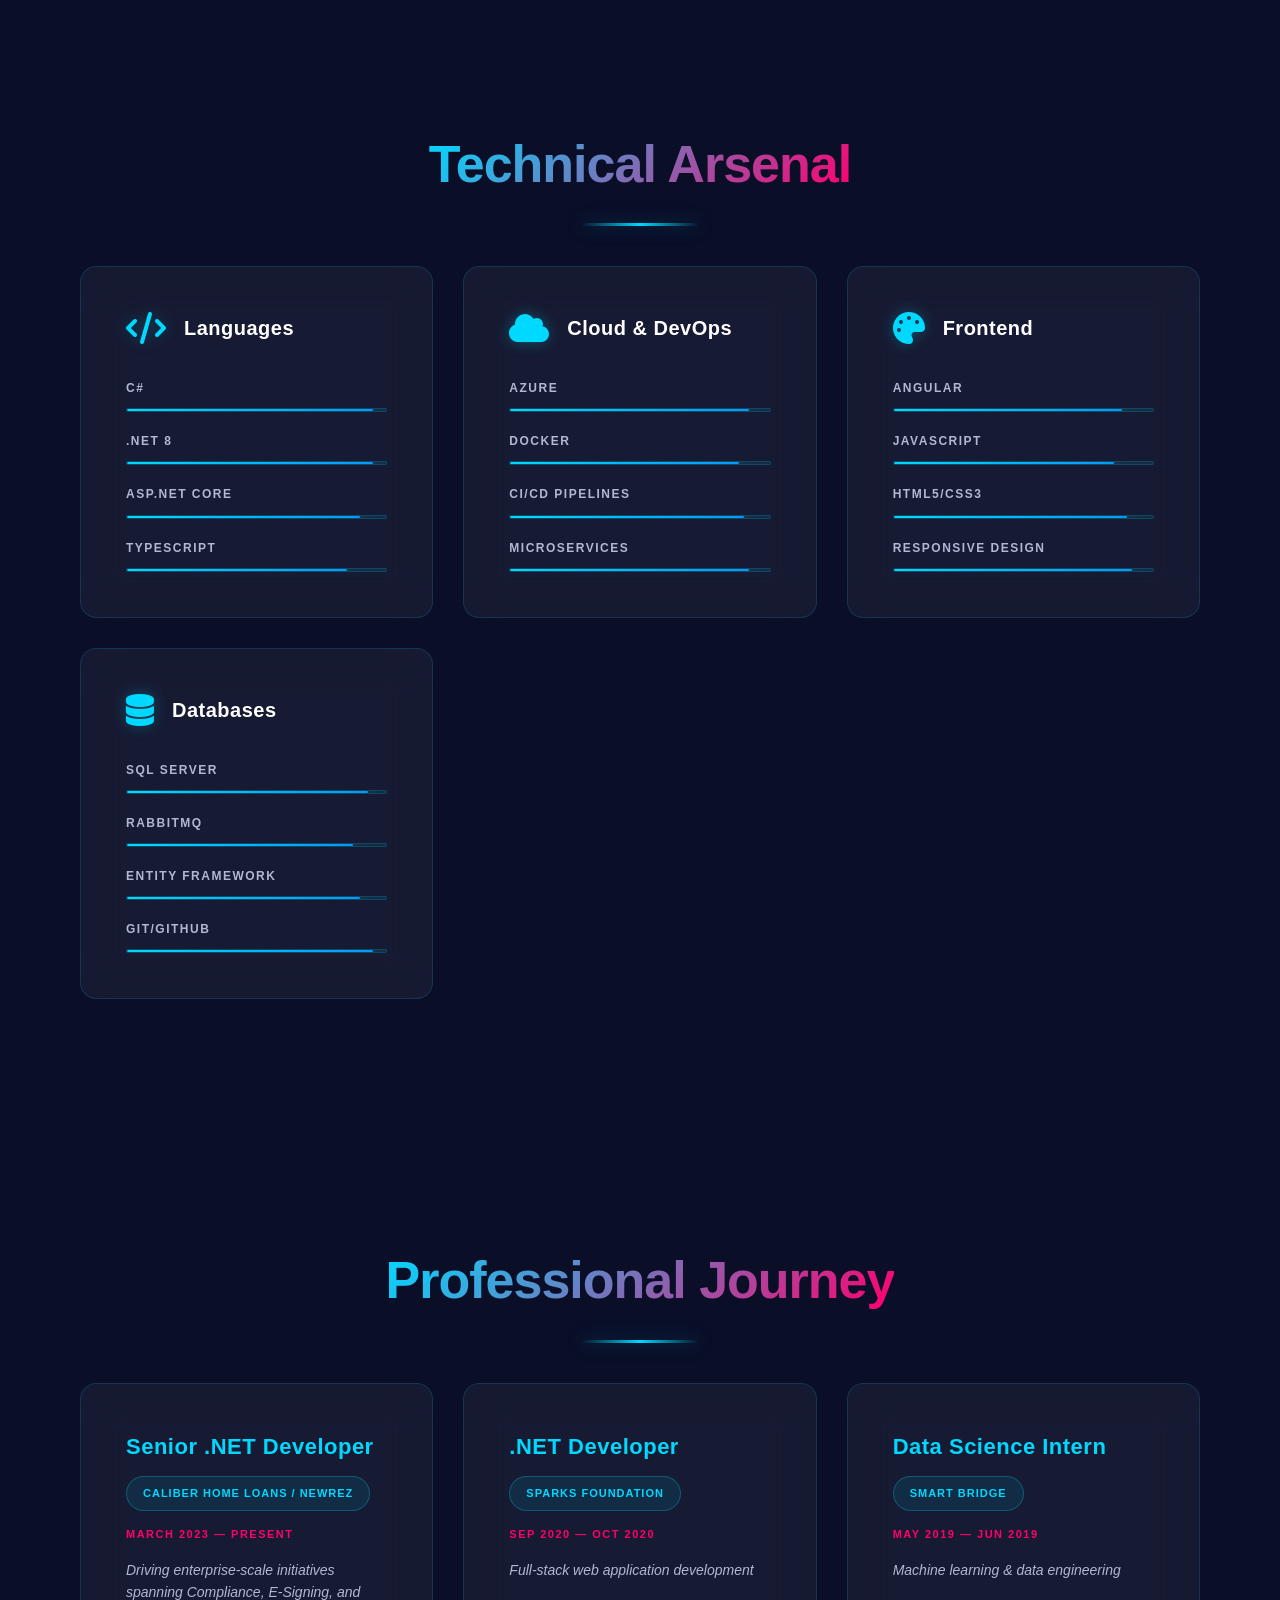
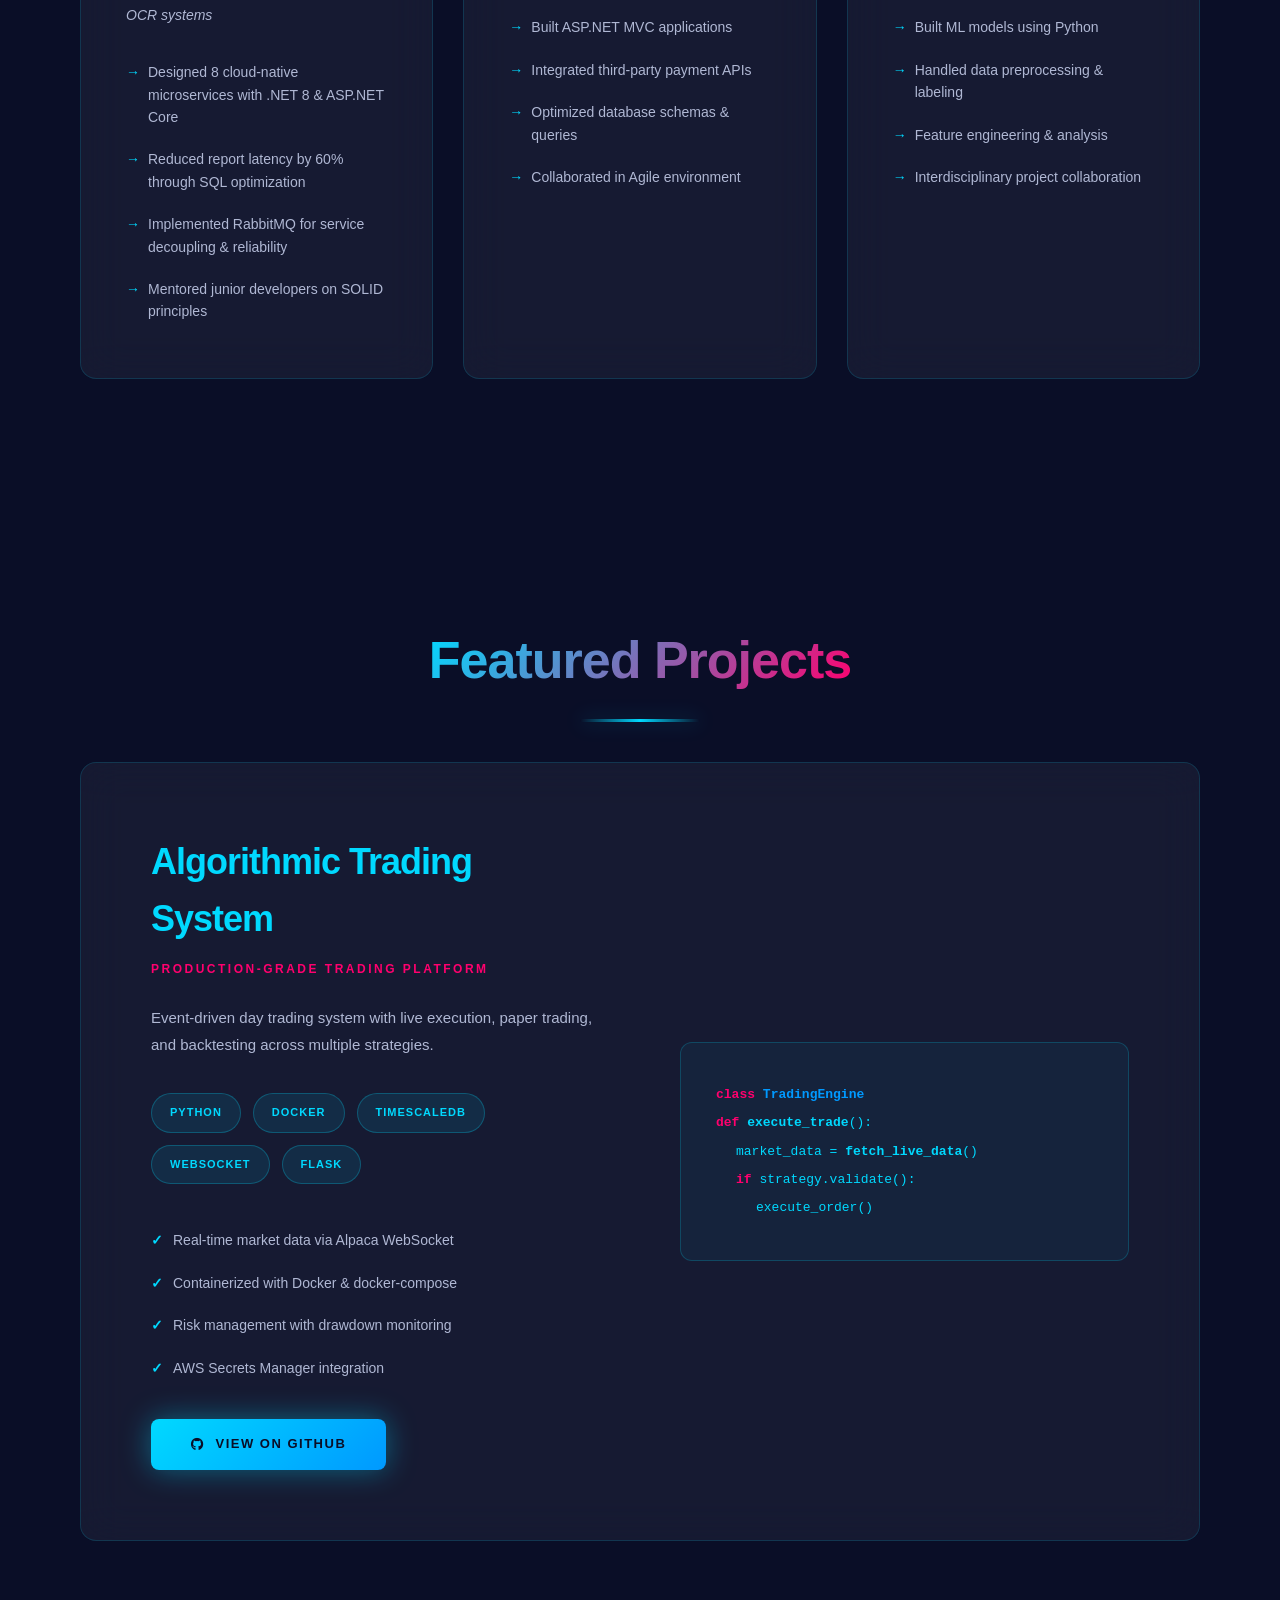
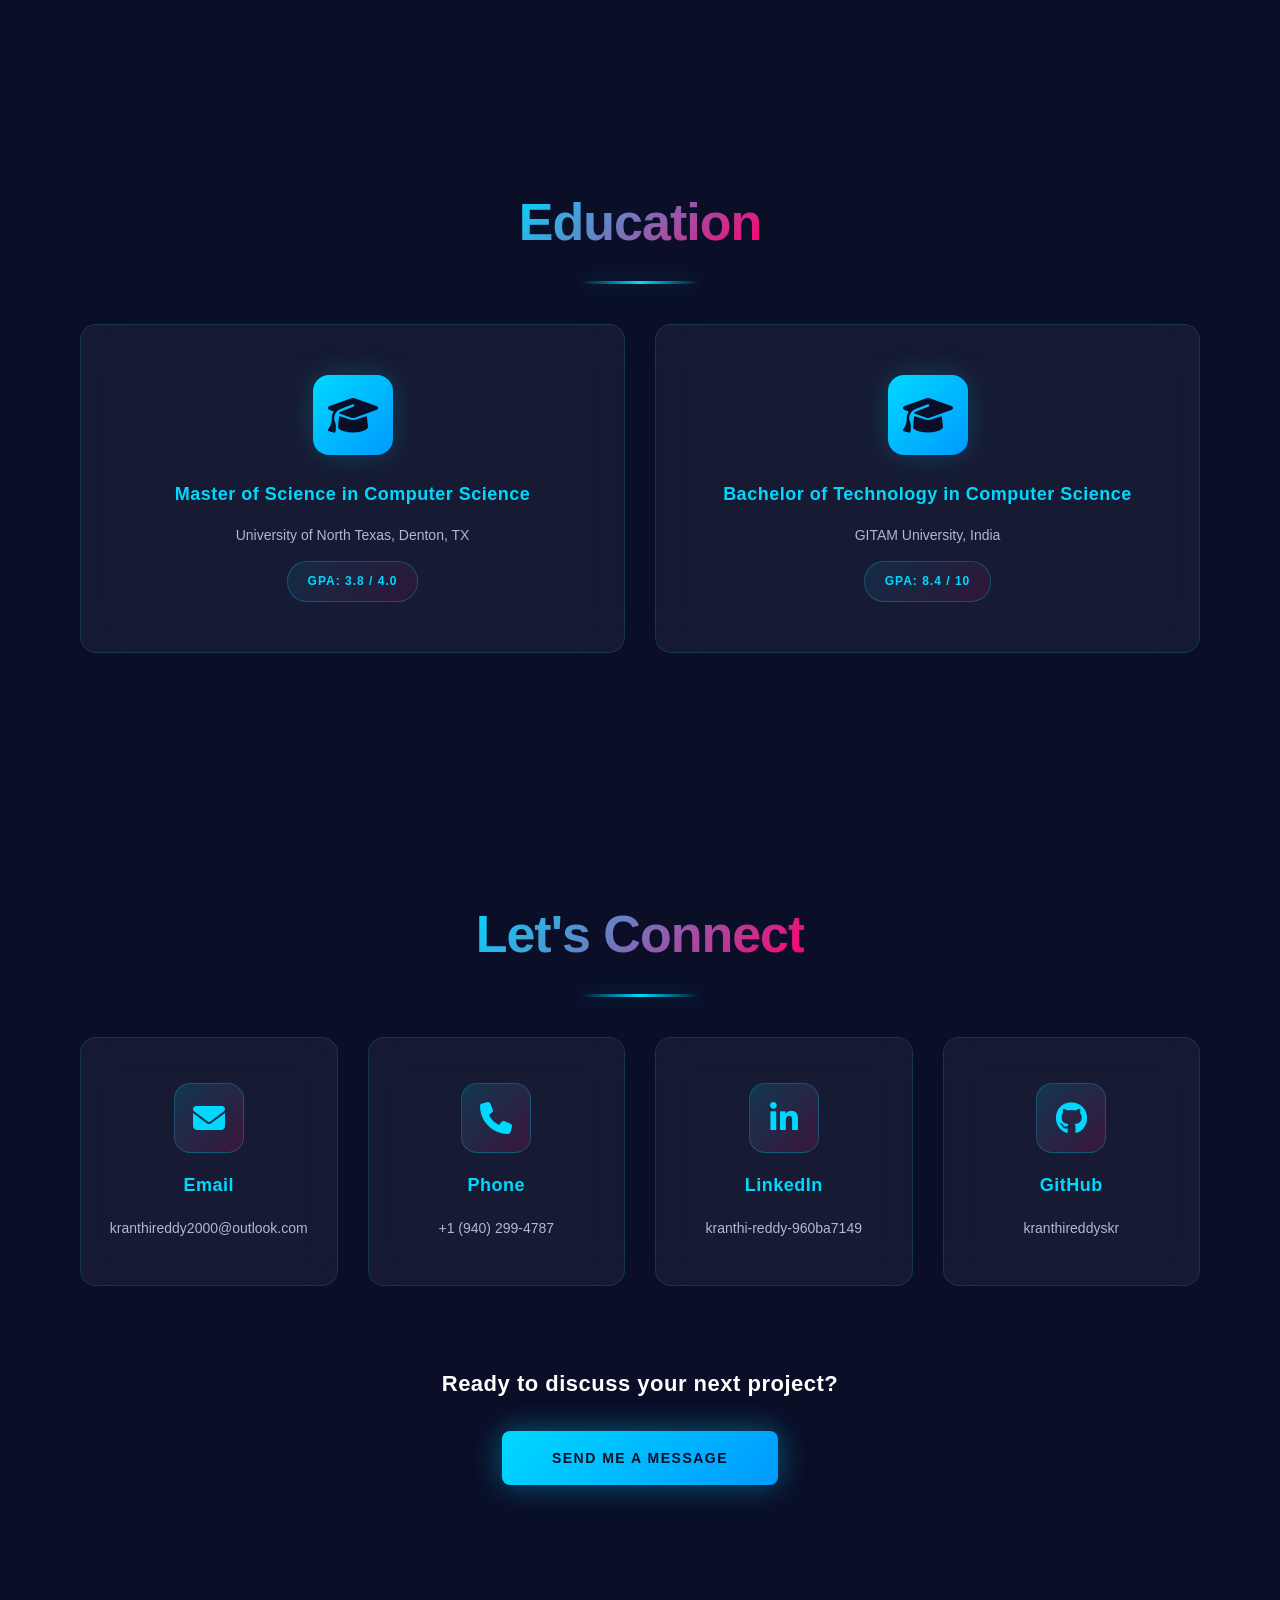
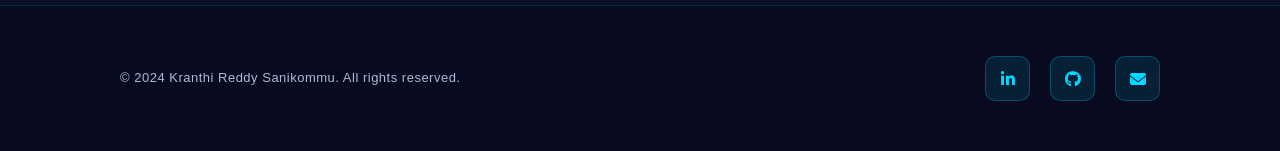
==== commit 0a4b2283: "Enhance background with animated gradient and grid pattern ✨ Background Improvements: - Multi-layere" ====
--- a/index.html
+++ b/index.html
@@ -41,7 +41,7 @@
   <section id="home" class="hero">
     <div class="hero-content">
       <div class="hero-text">
-        <h1 class="glitch" data-text="Kranthi Reddy Sanikommu">Kranthi Reddy Sanikommu</h1>
+        <h1 class="glitch" data-text="Kranthi Reddy Sanikommu"><span class="name-line">Kranthi Reddy Sanikommu</span></h1>
         <p class="subtitle neon-text">Software Engineer</p>
         <p class="description tech-glow">Building enterprise-scale cloud-native solutions</p>
 
--- a/styles.css
+++ b/styles.css
@@ -28,6 +28,31 @@
   position: relative;
 }
 
+body::before {
+  content: '';
+  position: fixed;
+  top: 0;
+  left: 0;
+  width: 100%;
+  height: 100%;
+  background-image:
+    linear-gradient(0deg, transparent 24%, rgba(0, 217, 255, 0.05) 25%, rgba(0, 217, 255, 0.05) 26%, transparent 27%, transparent 74%, rgba(0, 217, 255, 0.05) 75%, rgba(0, 217, 255, 0.05) 76%, transparent 77%, transparent),
+    linear-gradient(90deg, transparent 24%, rgba(0, 217, 255, 0.05) 25%, rgba(0, 217, 255, 0.05) 26%, transparent 27%, transparent 74%, rgba(0, 217, 255, 0.05) 75%, rgba(0, 217, 255, 0.05) 76%, transparent 77%, transparent);
+  background-size: 80px 80px;
+  z-index: -1;
+  pointer-events: none;
+  animation: grid-move 20s linear infinite;
+}
+
+@keyframes grid-move {
+  0% {
+    background-position: 0 0;
+  }
+  100% {
+    background-position: 80px 80px;
+  }
+}
+
 .container {
   max-width: 1200px;
   margin: 0 auto;
@@ -42,53 +67,76 @@
   width: 100%;
   height: 100%;
   z-index: -1;
-  background: linear-gradient(135deg, #0a0e27 0%, #1a1a4d 100%);
+  background: linear-gradient(-45deg, #0a0e27 0%, #16213e 25%, #0f3460 50%, #1a1a3e 75%, #0d0221 100%);
+  background-size: 400% 400%;
+  animation: gradient-shift 15s ease infinite;
+  overflow: hidden;
+}
+
+@keyframes gradient-shift {
+  0% {
+    background-position: 0% 50%;
+  }
+  50% {
+    background-position: 100% 50%;
+  }
+  100% {
+    background-position: 0% 50%;
+  }
 }
 
 .gradient-orb {
   position: absolute;
   border-radius: 50%;
-  filter: blur(100px);
-  opacity: 0.15;
+  filter: blur(120px);
+  opacity: 0.2;
 }
 
 .orb-1 {
+  width: 600px;
+  height: 600px;
+  background: radial-gradient(circle at 30% 30%, #00d9ff, transparent 70%);
+  top: -15%;
+  left: -15%;
+  animation: orb-float 28s ease-in-out infinite;
+}
+
+.orb-2 {
   width: 500px;
   height: 500px;
-  background: radial-gradient(circle, #00d9ff, transparent);
-  top: -20%;
-  left: -10%;
-  animation: orb-float 25s ease-in-out infinite;
-}
-
-.orb-2 {
-  width: 400px;
-  height: 400px;
-  background: radial-gradient(circle, #ff006e, transparent);
-  top: 30%;
-  right: -5%;
-  animation: orb-float 28s ease-in-out infinite;
-  animation-delay: 5s;
+  background: radial-gradient(circle at 60% 40%, #ff006e, transparent 70%);
+  top: 25%;
+  right: -8%;
+  animation: orb-float 32s ease-in-out infinite;
+  animation-delay: 6s;
 }
 
 .orb-3 {
-  width: 450px;
-  height: 450px;
-  background: radial-gradient(circle, #0099ff, transparent);
-  bottom: -10%;
-  left: 10%;
-  animation: orb-float 30s ease-in-out infinite;
-  animation-delay: 10s;
+  width: 550px;
+  height: 550px;
+  background: radial-gradient(circle at 50% 50%, #0099ff, transparent 70%);
+  bottom: -12%;
+  left: 8%;
+  animation: orb-float 35s ease-in-out infinite;
+  animation-delay: 12s;
 }
 
 @keyframes orb-float {
   0%, 100% {
     transform: translate(0, 0) scale(1);
-    opacity: 0.15;
+    opacity: 0.2;
+  }
+  25% {
+    transform: translate(60px, -100px) scale(1.15);
+    opacity: 0.3;
   }
   50% {
-    transform: translate(50px, -80px) scale(1.1);
+    transform: translate(-40px, 80px) scale(1.1);
     opacity: 0.25;
+  }
+  75% {
+    transform: translate(80px, -60px) scale(1.2);
+    opacity: 0.3;
   }
 }
 
@@ -225,6 +273,12 @@
   background-clip: text;
   animation: title-fade 1.4s cubic-bezier(0.25, 0.46, 0.45, 0.94);
   letter-spacing: -2px;
+  white-space: nowrap;
+}
+
+.name-line {
+  display: inline-block;
+  white-space: nowrap;
 }
 
 @keyframes title-fade {
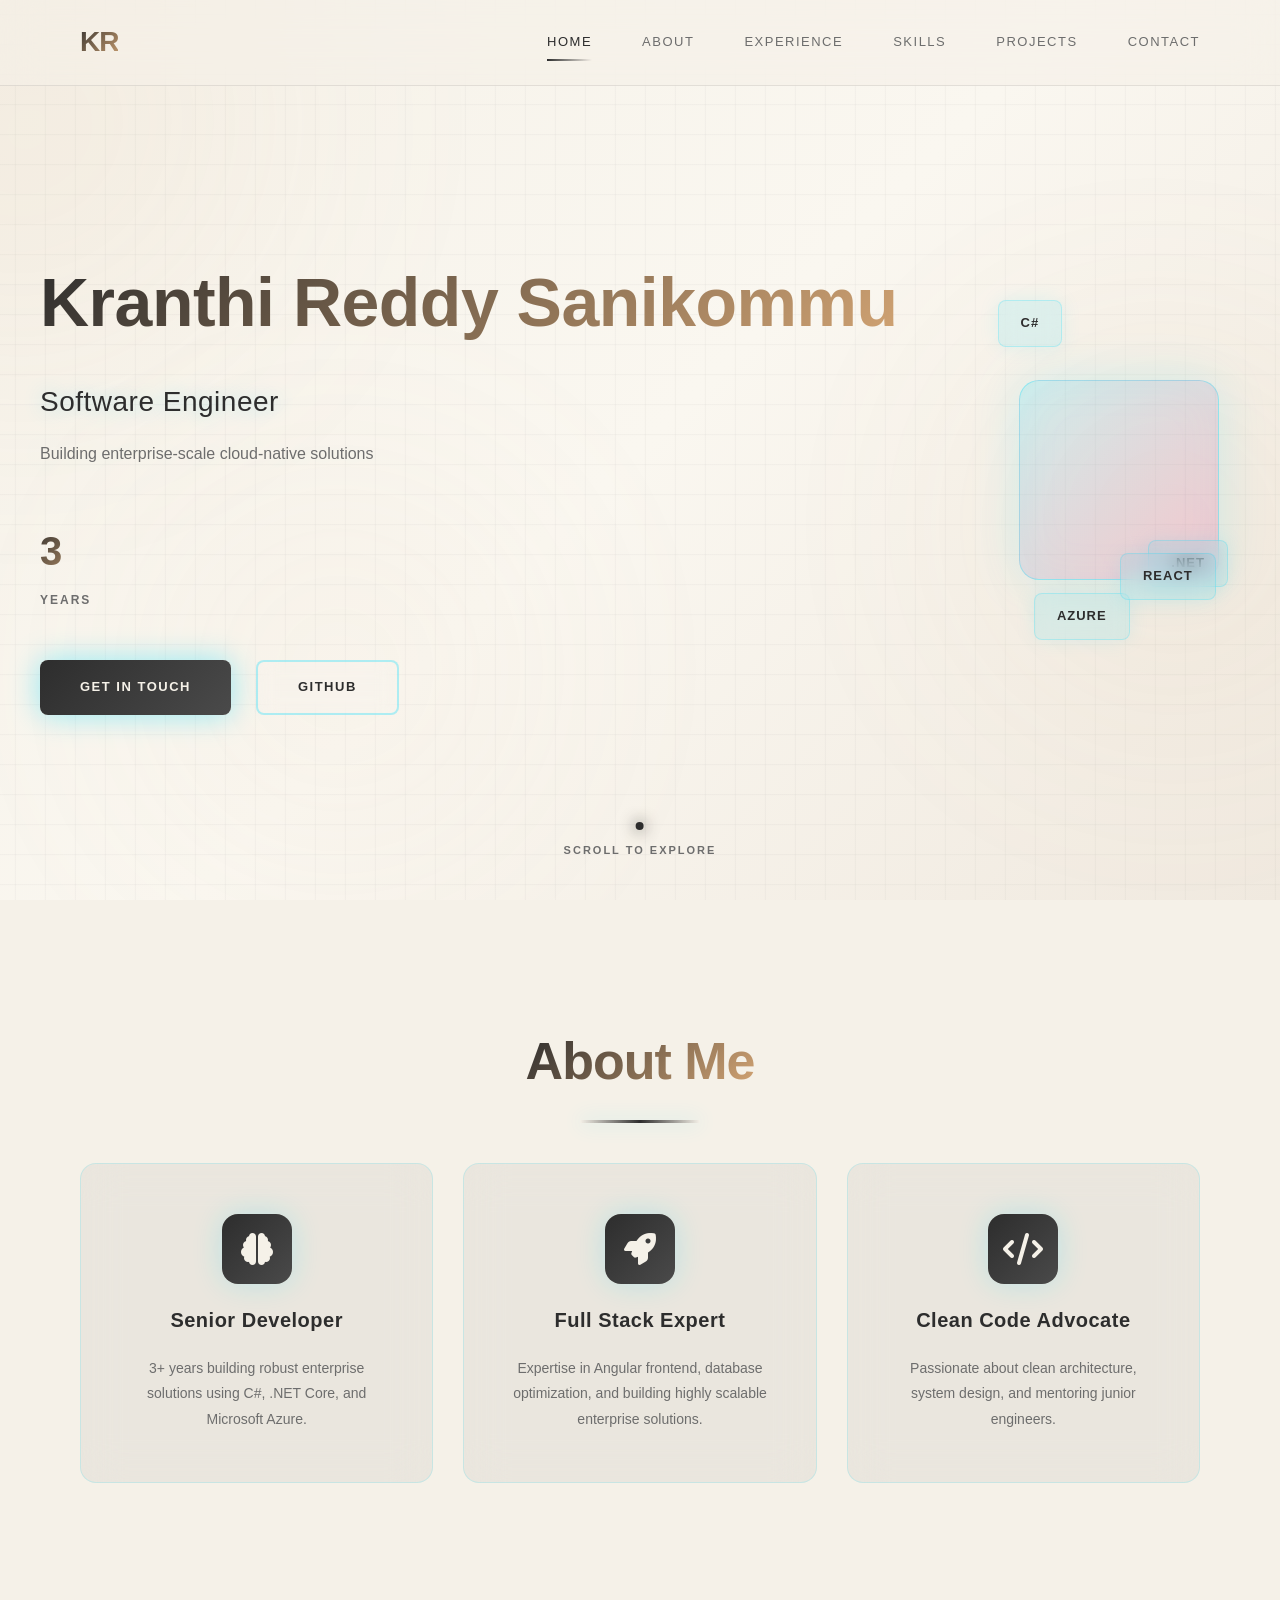
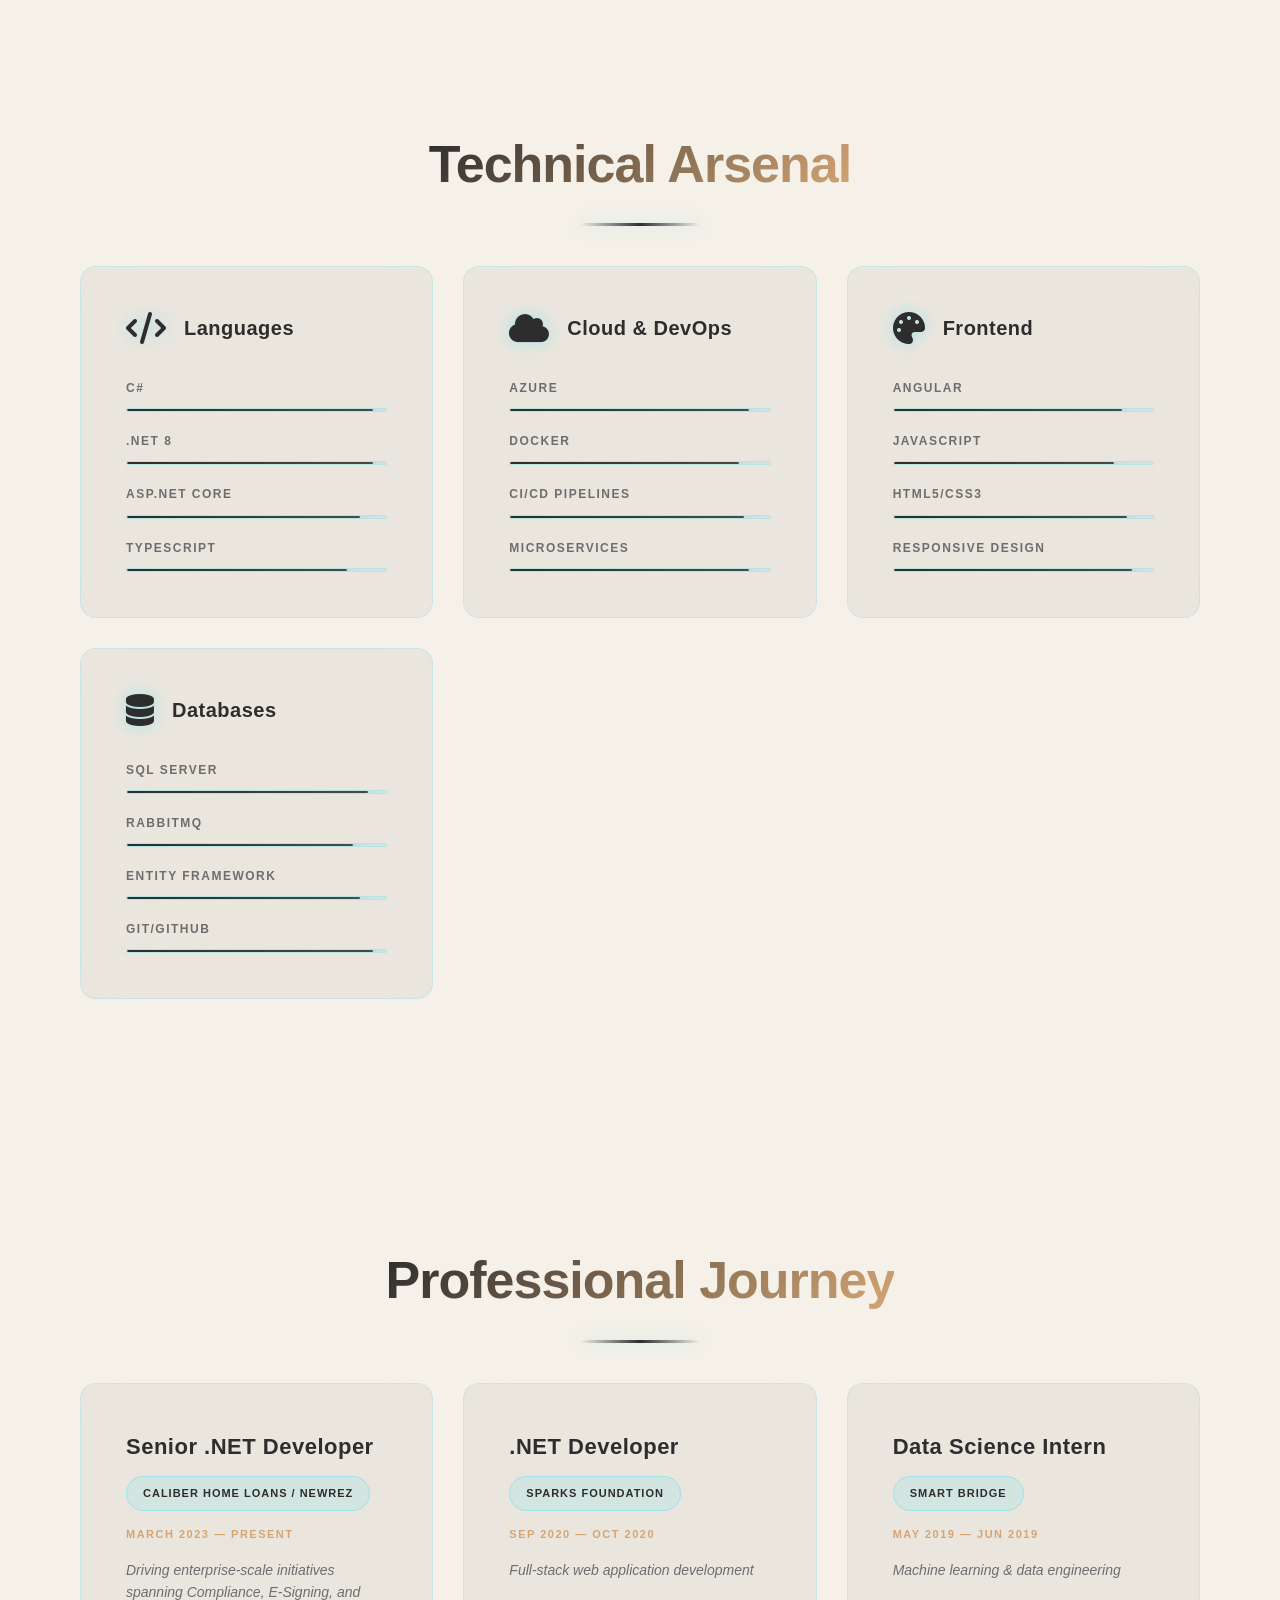
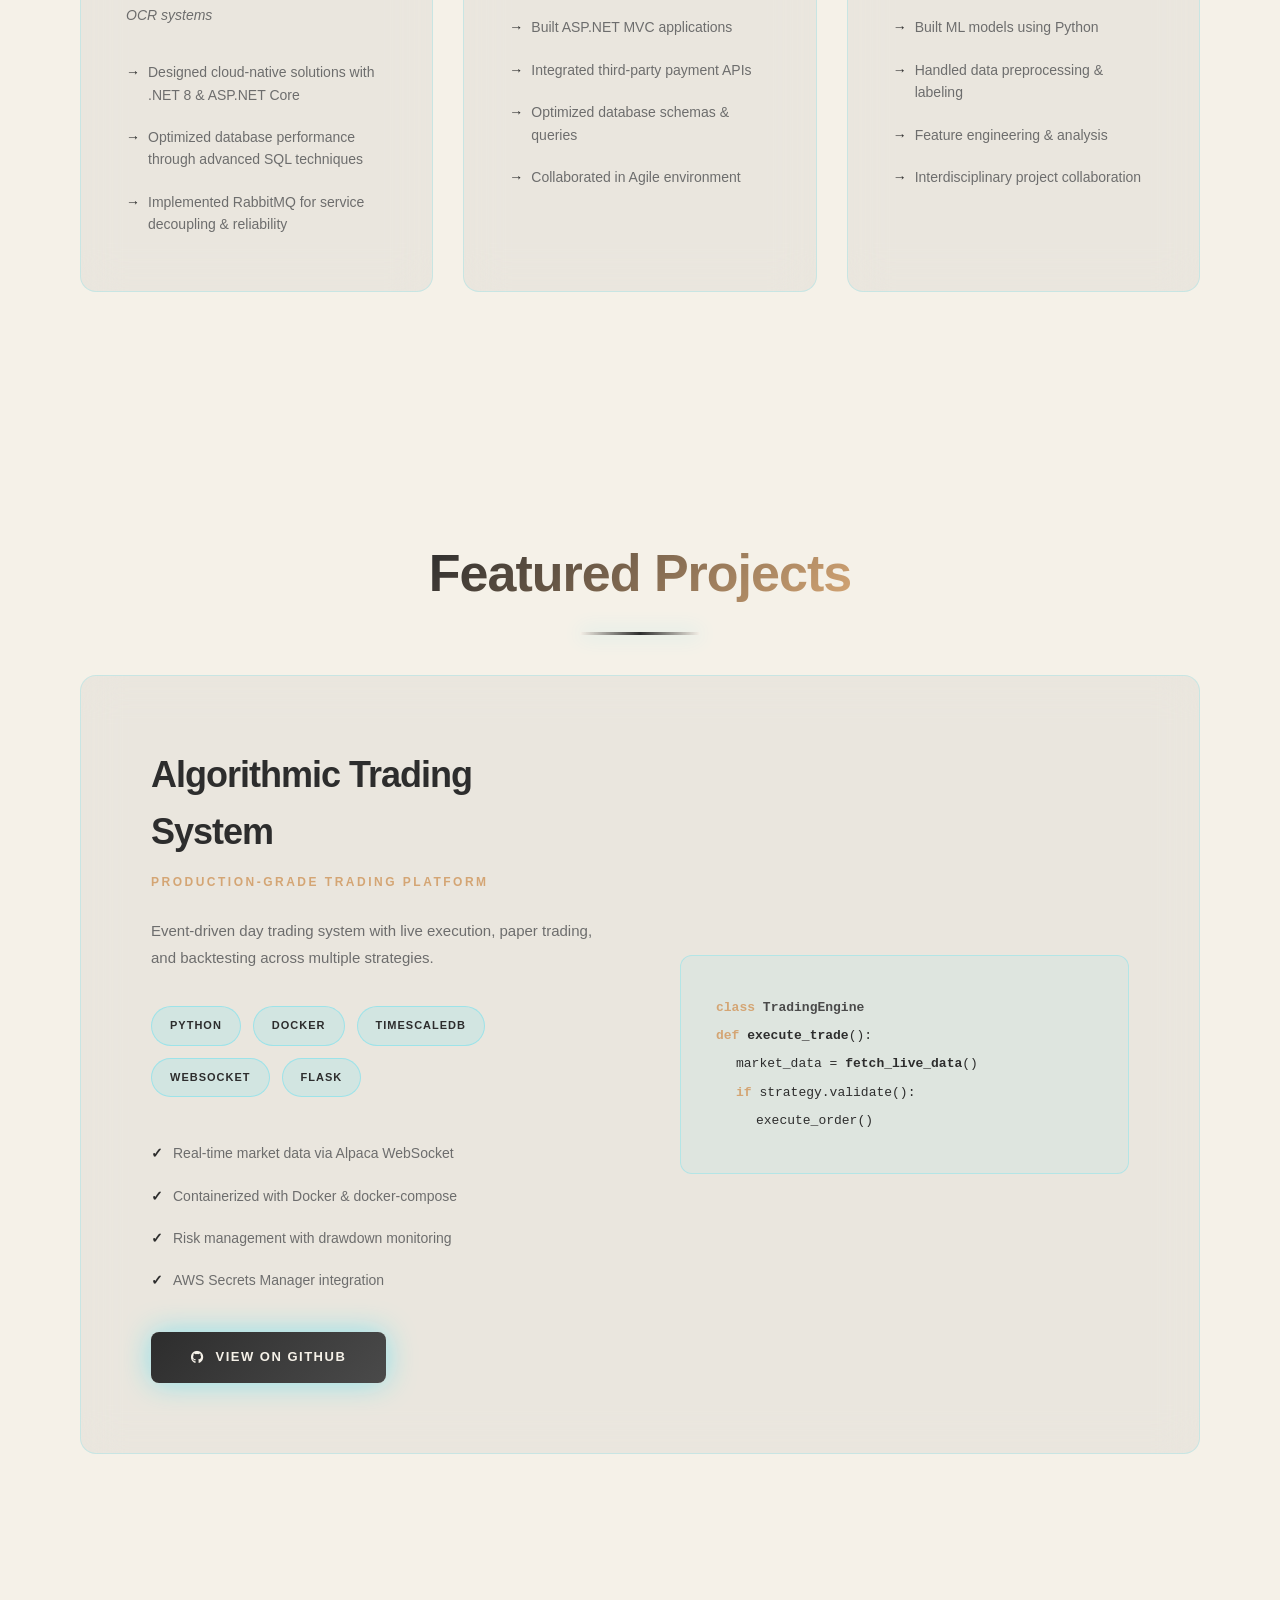
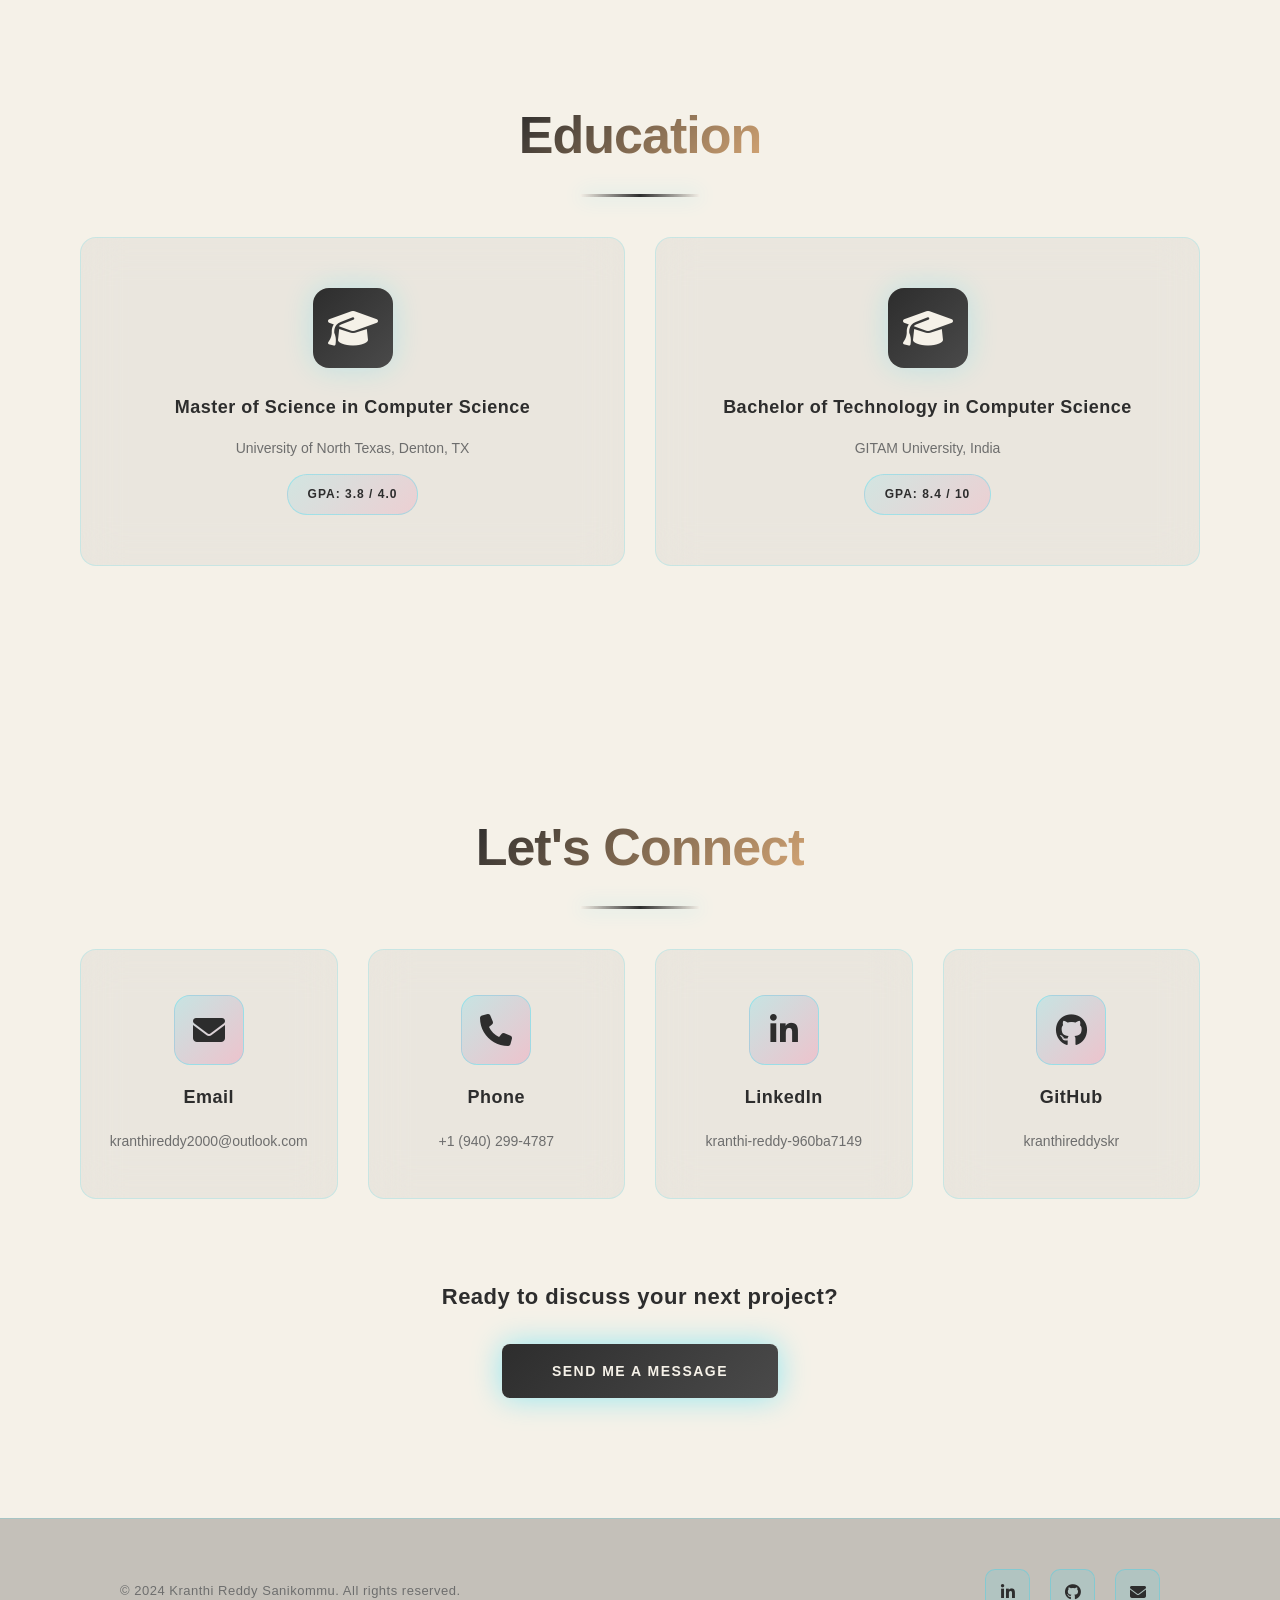
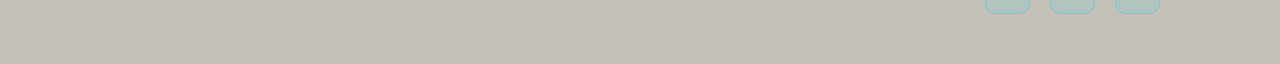
==== commit 7164f71c: "Remove microservices, 60% performance, and mentoring references ✨ Content Cleanup: - Removed '60% Pe" ====
--- a/index.html
+++ b/index.html
@@ -50,14 +50,6 @@
             <span class="stat-number">3+</span>
             <span class="stat-label">Years</span>
           </div>
-          <div class="tech-stat">
-            <span class="stat-number">8+</span>
-            <span class="stat-label">Microservices</span>
-          </div>
-          <div class="tech-stat">
-            <span class="stat-number">60%</span>
-            <span class="stat-label">Performance</span>
-          </div>
         </div>
 
         <div class="hero-buttons">
@@ -96,7 +88,7 @@
             <i class="fas fa-brain"></i>
           </div>
           <h3>Senior Developer</h3>
-          <p>3+ years architecting cloud-native microservices using C#, .NET Core, and Microsoft Azure.</p>
+          <p>3+ years building robust enterprise solutions using C#, .NET Core, and Microsoft Azure.</p>
         </div>
 
         <div class="about-card glass-effect">
@@ -199,10 +191,9 @@
           <p class="experience-date">March 2023 — Present</p>
           <p class="experience-desc">Driving enterprise-scale initiatives spanning Compliance, E-Signing, and OCR systems</p>
           <ul class="experience-achievements">
-            <li>Designed 8 cloud-native microservices with .NET 8 & ASP.NET Core</li>
-            <li>Reduced report latency by 60% through SQL optimization</li>
+            <li>Designed cloud-native solutions with .NET 8 & ASP.NET Core</li>
+            <li>Optimized database performance through advanced SQL techniques</li>
             <li>Implemented RabbitMQ for service decoupling & reliability</li>
-            <li>Mentored junior developers on SOLID principles</li>
           </ul>
         </div>
 
--- a/styles.css
+++ b/styles.css
@@ -5,14 +5,14 @@
 }
 
 :root {
-  --primary: #00d9ff;
-  --secondary: #0099ff;
-  --accent: #ff006e;
-  --dark-bg: #0a0e27;
-  --card-bg: rgba(255, 255, 255, 0.05);
-  --text-primary: #ffffff;
-  --text-secondary: #b0b8d4;
-  --glow: #00d9ff;
+  --primary: #2d2d2d;
+  --secondary: #4a4a4a;
+  --accent: #d4a574;
+  --dark-bg: #f5f1e8;
+  --card-bg: rgba(45, 45, 45, 0.05);
+  --text-primary: #2d2d2d;
+  --text-secondary: #6d6d6d;
+  --glow: #d4a574;
 }
 
 html {
@@ -28,6 +28,7 @@
   position: relative;
 }
 
+/* Tech background lines */
 body::before {
   content: '';
   position: fixed;
@@ -36,21 +37,23 @@
   width: 100%;
   height: 100%;
   background-image:
-    linear-gradient(0deg, transparent 24%, rgba(0, 217, 255, 0.05) 25%, rgba(0, 217, 255, 0.05) 26%, transparent 27%, transparent 74%, rgba(0, 217, 255, 0.05) 75%, rgba(0, 217, 255, 0.05) 76%, transparent 77%, transparent),
-    linear-gradient(90deg, transparent 24%, rgba(0, 217, 255, 0.05) 25%, rgba(0, 217, 255, 0.05) 26%, transparent 27%, transparent 74%, rgba(0, 217, 255, 0.05) 75%, rgba(0, 217, 255, 0.05) 76%, transparent 77%, transparent);
-  background-size: 80px 80px;
+    repeating-linear-gradient(
+      0deg,
+      transparent,
+      transparent 2px,
+      rgba(45, 45, 45, 0.02) 2px,
+      rgba(45, 45, 45, 0.02) 4px
+    ),
+    repeating-linear-gradient(
+      90deg,
+      transparent,
+      transparent 2px,
+      rgba(45, 45, 45, 0.02) 2px,
+      rgba(45, 45, 45, 0.02) 4px
+    );
+  background-size: 100px 100px, 100px 100px;
   z-index: -1;
   pointer-events: none;
-  animation: grid-move 20s linear infinite;
-}
-
-@keyframes grid-move {
-  0% {
-    background-position: 0 0;
-  }
-  100% {
-    background-position: 80px 80px;
-  }
 }
 
 .container {
@@ -67,76 +70,73 @@
   width: 100%;
   height: 100%;
   z-index: -1;
-  background: linear-gradient(-45deg, #0a0e27 0%, #16213e 25%, #0f3460 50%, #1a1a3e 75%, #0d0221 100%);
-  background-size: 400% 400%;
-  animation: gradient-shift 15s ease infinite;
+  background: linear-gradient(135deg, #f5f1e8 0%, #faf7f0 50%, #f0e9df 100%);
   overflow: hidden;
 }
 
-@keyframes gradient-shift {
-  0% {
-    background-position: 0% 50%;
-  }
-  50% {
-    background-position: 100% 50%;
-  }
-  100% {
-    background-position: 0% 50%;
-  }
+.background-animation::after {
+  content: '';
+  position: absolute;
+  width: 100%;
+  height: 100%;
+  background-image:
+    linear-gradient(0deg, transparent 24%, rgba(45, 45, 45, 0.03) 25%, rgba(45, 45, 45, 0.03) 26%, transparent 27%, transparent 74%, rgba(45, 45, 45, 0.03) 75%, rgba(45, 45, 45, 0.03) 76%, transparent 77%, transparent),
+    linear-gradient(90deg, transparent 24%, rgba(45, 45, 45, 0.03) 25%, rgba(45, 45, 45, 0.03) 26%, transparent 27%, transparent 74%, rgba(45, 45, 45, 0.03) 75%, rgba(45, 45, 45, 0.03) 76%, transparent 77%, transparent);
+  background-size: 60px 60px;
 }
 
 .gradient-orb {
   position: absolute;
   border-radius: 50%;
   filter: blur(120px);
-  opacity: 0.2;
+  opacity: 0.1;
 }
 
 .orb-1 {
   width: 600px;
   height: 600px;
-  background: radial-gradient(circle at 30% 30%, #00d9ff, transparent 70%);
-  top: -15%;
+  background: radial-gradient(circle at 30% 30%, #d4a574, transparent 70%);
+  top: -10%;
   left: -15%;
-  animation: orb-float 28s ease-in-out infinite;
+  animation: orb-float 35s ease-in-out infinite;
 }
 
 .orb-2 {
   width: 500px;
   height: 500px;
-  background: radial-gradient(circle at 60% 40%, #ff006e, transparent 70%);
-  top: 25%;
+  background: radial-gradient(circle at 60% 40%, #c9985f, transparent 70%);
+  top: 35%;
   right: -8%;
-  animation: orb-float 32s ease-in-out infinite;
-  animation-delay: 6s;
+  animation: orb-float 38s ease-in-out infinite;
+  animation-delay: 8s;
 }
 
 .orb-3 {
   width: 550px;
   height: 550px;
-  background: radial-gradient(circle at 50% 50%, #0099ff, transparent 70%);
-  bottom: -12%;
-  left: 8%;
-  animation: orb-float 35s ease-in-out infinite;
-  animation-delay: 12s;
+  background: radial-gradient(circle at 50% 50%, #dab896, transparent 70%);
+  bottom: -5%;
+  left: 5%;
+  animation: orb-float 40s ease-in-out infinite;
+  animation-delay: 15s;
 }
 
 @keyframes orb-float {
   0%, 100% {
     transform: translate(0, 0) scale(1);
-    opacity: 0.2;
+    opacity: 0.1;
   }
   25% {
-    transform: translate(60px, -100px) scale(1.15);
-    opacity: 0.3;
+    transform: translate(50px, -80px) scale(1.1);
+    opacity: 0.15;
   }
   50% {
-    transform: translate(-40px, 80px) scale(1.1);
-    opacity: 0.25;
+    transform: translate(-60px, 70px) scale(1.15);
+    opacity: 0.12;
   }
   75% {
-    transform: translate(80px, -60px) scale(1.2);
-    opacity: 0.3;
+    transform: translate(70px, -50px) scale(1.1);
+    opacity: 0.15;
   }
 }
 
@@ -146,18 +146,18 @@
   top: 0;
   width: 100%;
   z-index: 1000;
-  background: rgba(10, 14, 39, 0.5);
+  background: rgba(245, 241, 232, 0.6);
   backdrop-filter: blur(20px);
   -webkit-backdrop-filter: blur(20px);
-  border-bottom: 1px solid rgba(0, 217, 255, 0.15);
+  border-bottom: 1px solid rgba(45, 45, 45, 0.1);
   padding: 20px 0;
   transition: all 0.4s cubic-bezier(0.25, 0.46, 0.45, 0.94);
 }
 
 .navbar.scrolled {
-  background: rgba(10, 14, 39, 0.85);
+  background: rgba(245, 241, 232, 0.9);
   padding: 15px 0;
-  border-bottom-color: rgba(0, 217, 255, 0.25);
+  border-bottom-color: rgba(45, 45, 45, 0.15);
 }
 
 .nav-container {
@@ -263,22 +263,26 @@
 }
 
 .hero-text h1 {
-  font-size: 72px;
+  font-size: 68px;
   font-weight: 700;
   margin-bottom: 20px;
-  line-height: 1.1;
+  line-height: 1.4;
   background: linear-gradient(135deg, var(--primary), var(--accent));
   -webkit-background-clip: text;
   -webkit-text-fill-color: transparent;
   background-clip: text;
   animation: title-fade 1.4s cubic-bezier(0.25, 0.46, 0.45, 0.94);
-  letter-spacing: -2px;
+  letter-spacing: -0.5px;
   white-space: nowrap;
+  overflow: visible;
+  min-height: 100px;
+  padding: 10px 0;
 }
 
 .name-line {
   display: inline-block;
   white-space: nowrap;
+  overflow: visible;
 }
 
 @keyframes title-fade {
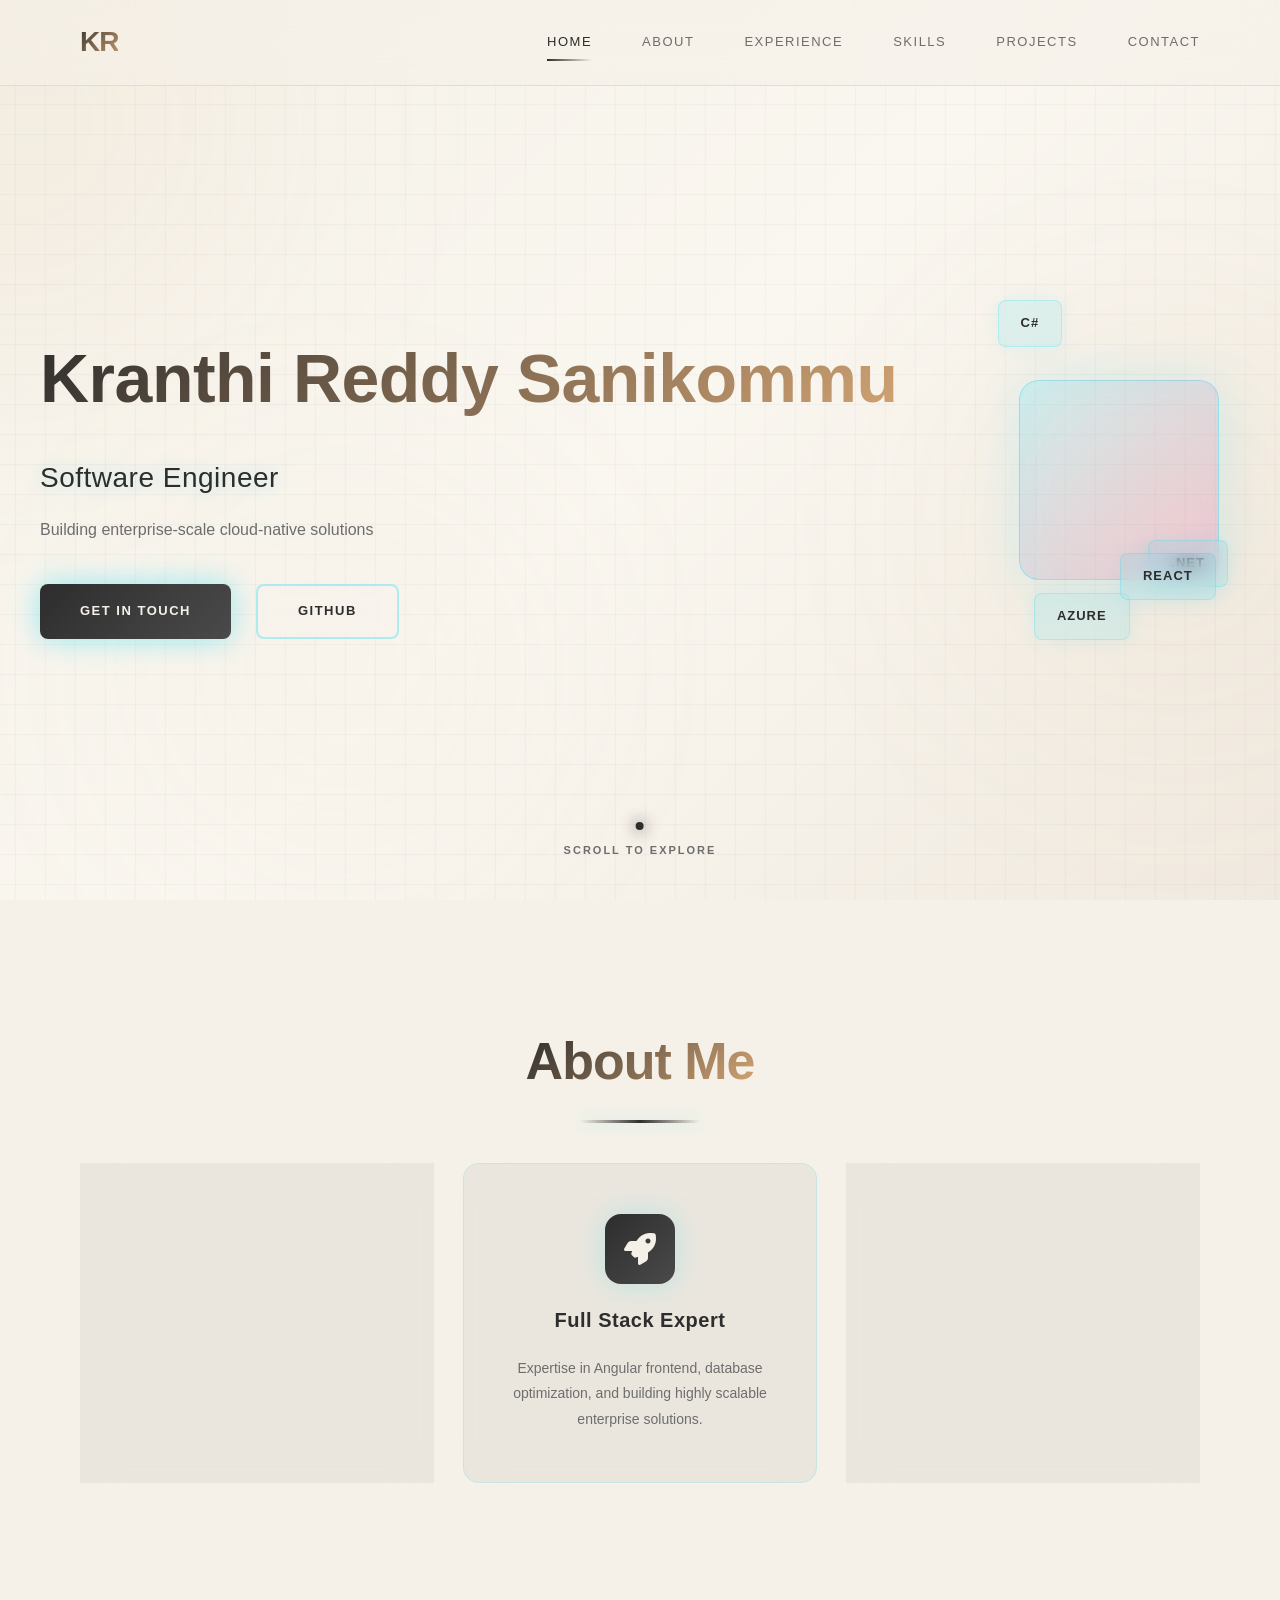
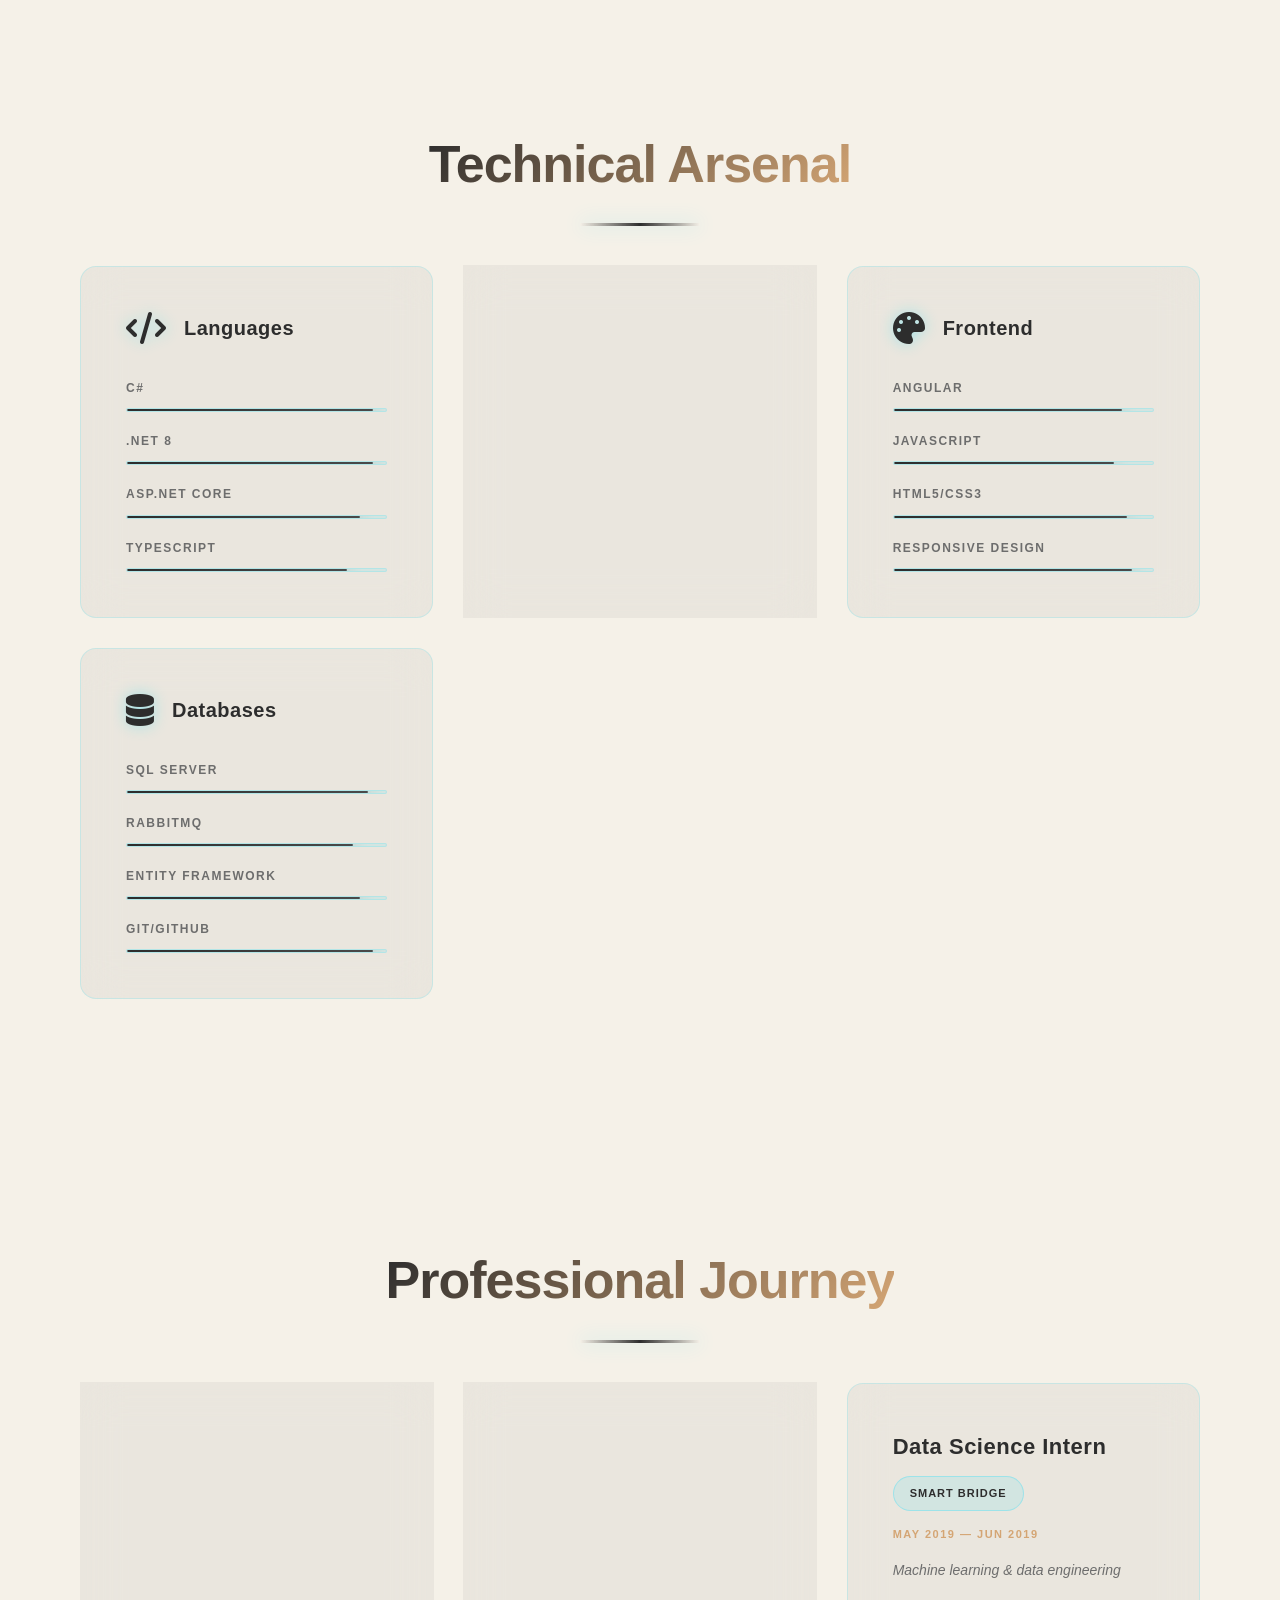
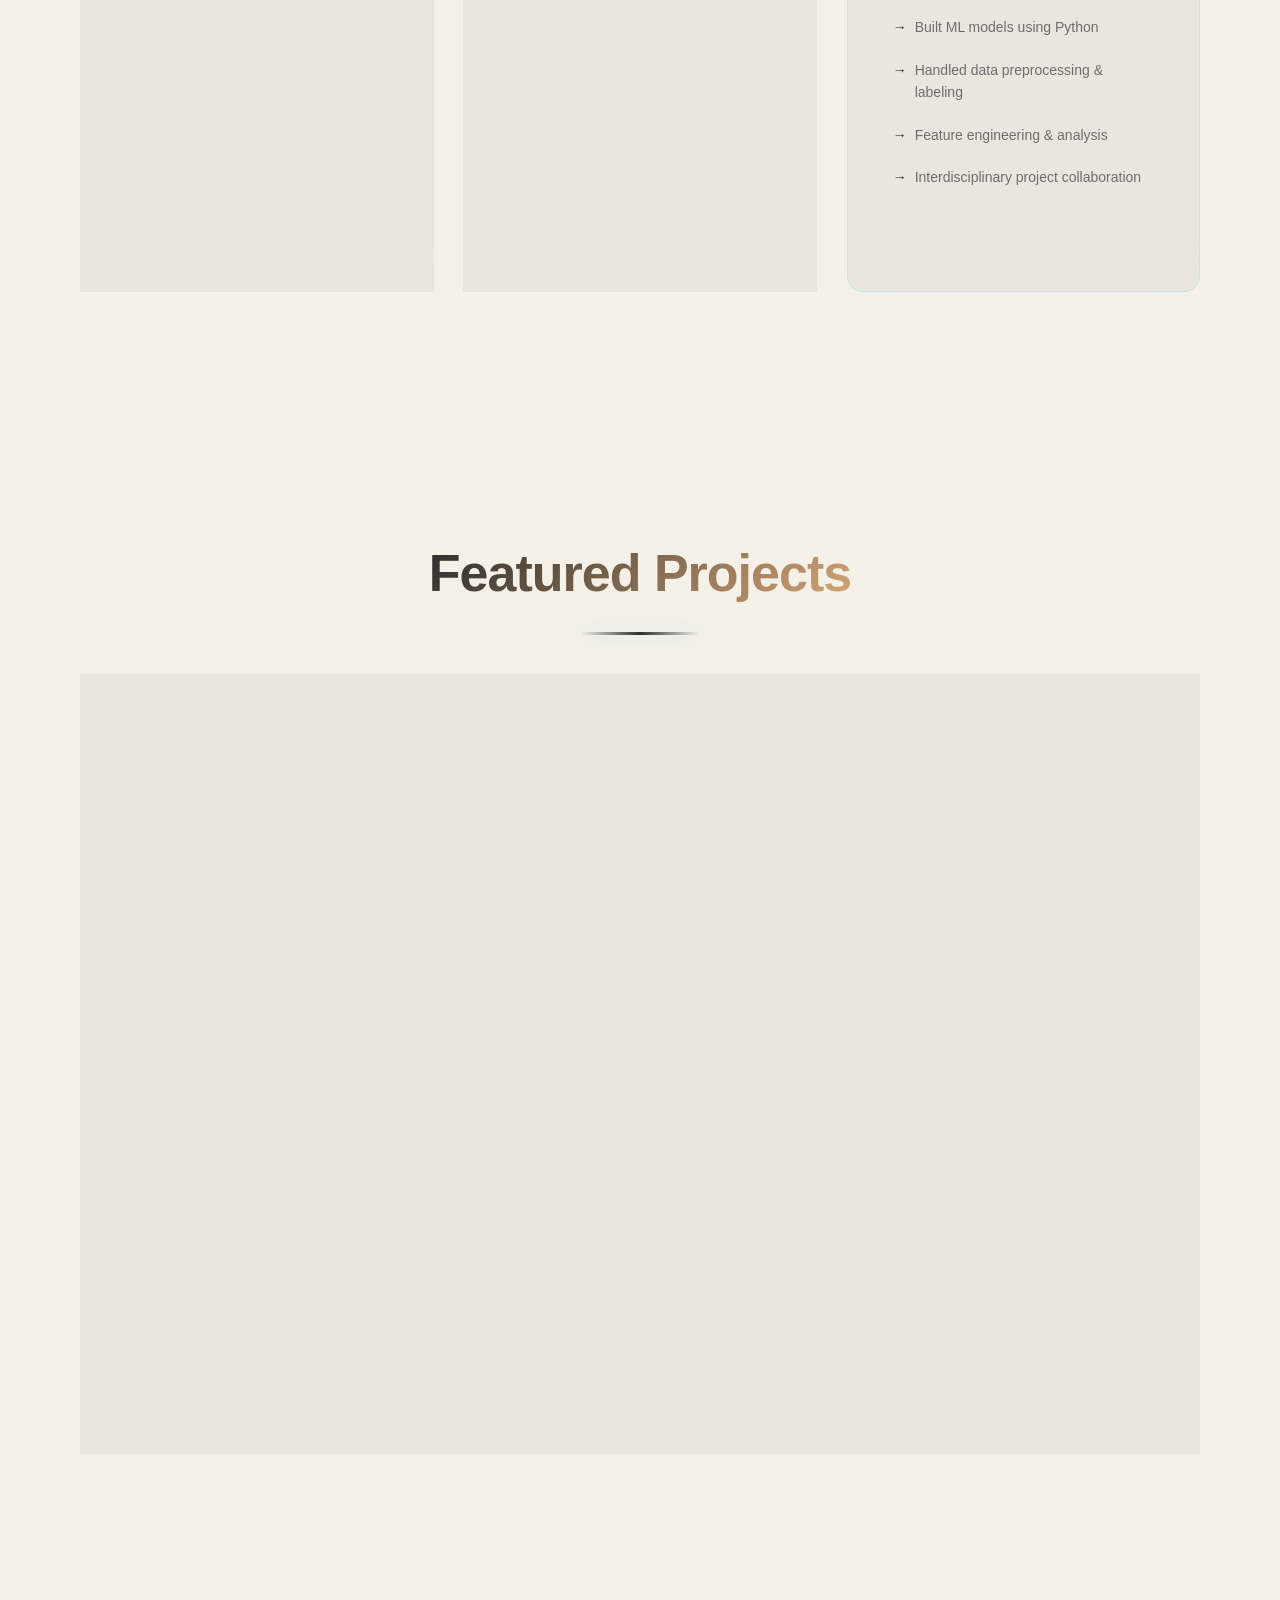
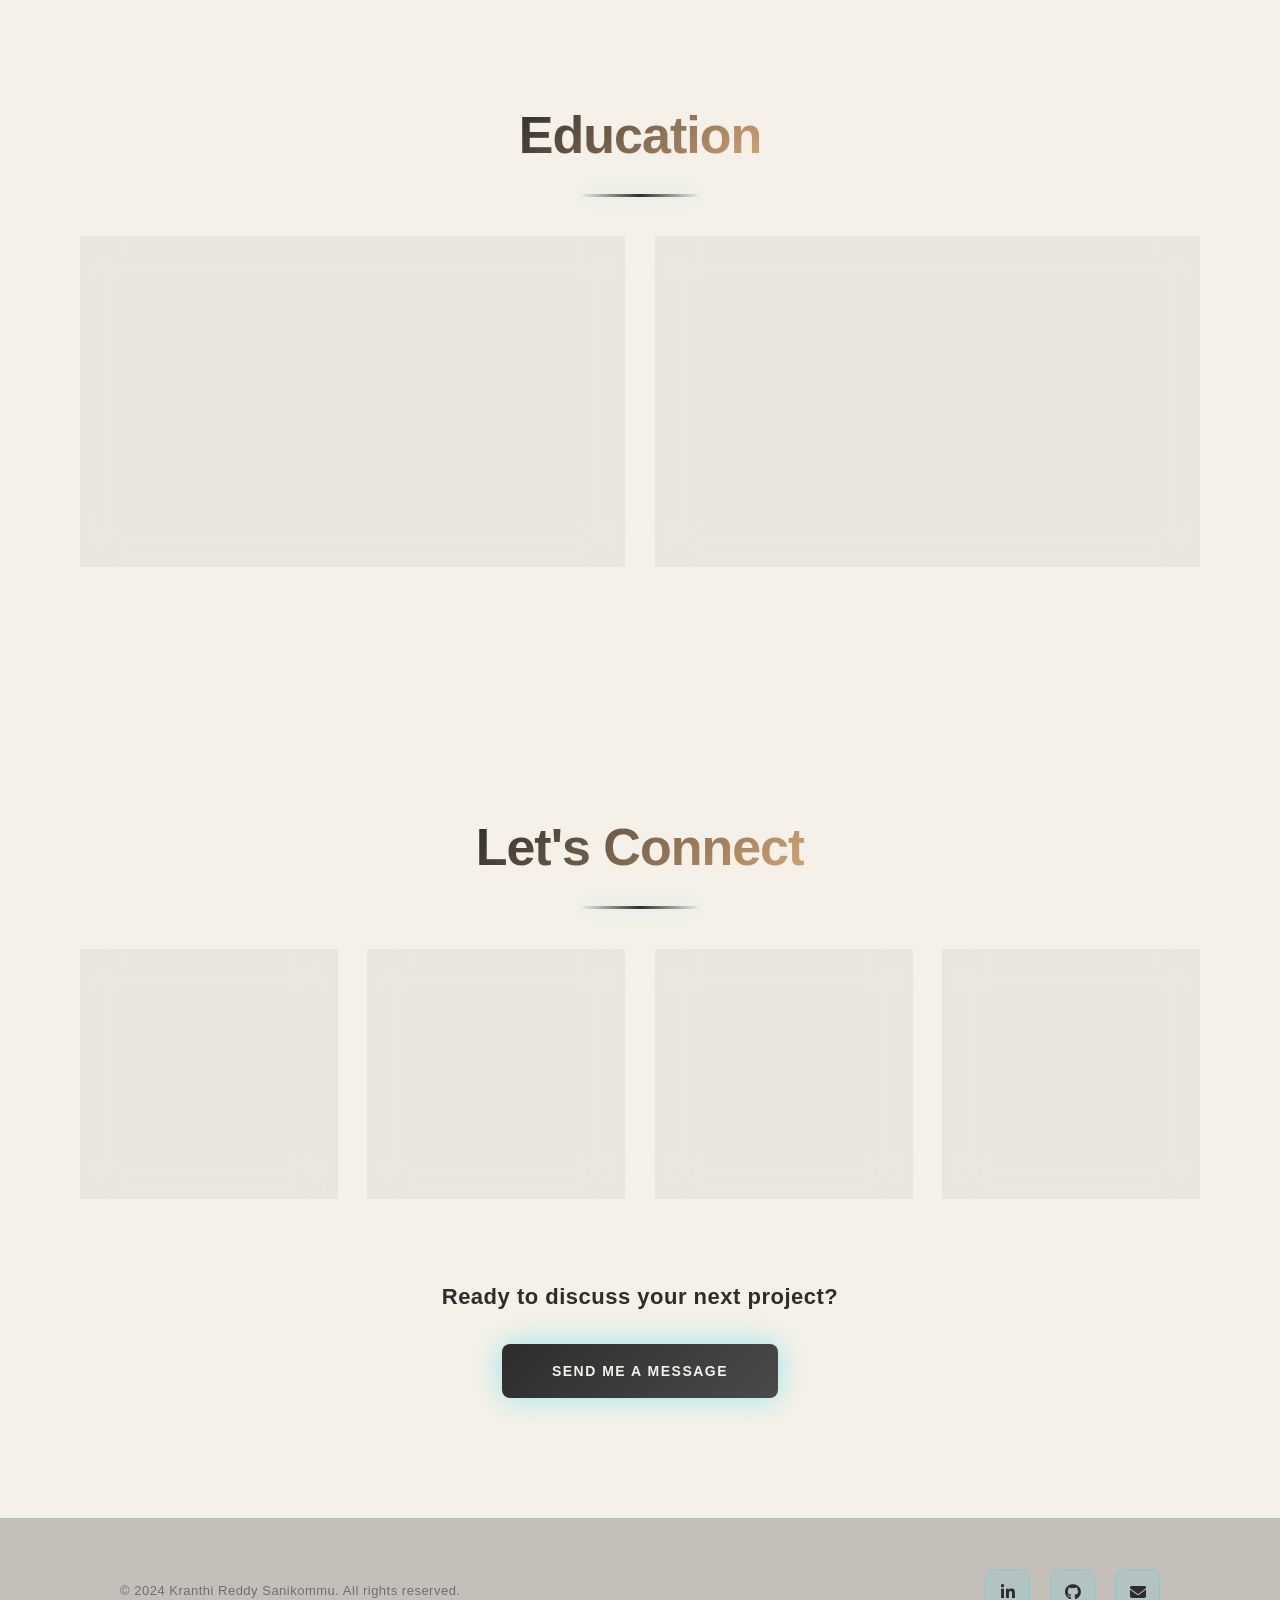
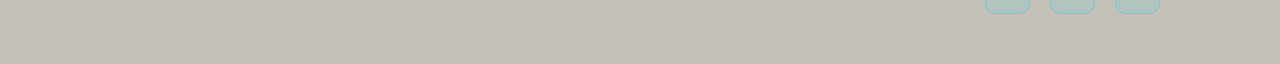
==== commit ce9b61cd: "Remove confusing '3+ Years' stat from hero section ✨ Removed: - Confusing '3+ Years' statistic with " ====
--- a/index.html
+++ b/index.html
@@ -45,13 +45,6 @@
         <p class="subtitle neon-text">Software Engineer</p>
         <p class="description tech-glow">Building enterprise-scale cloud-native solutions</p>
 
-        <div class="tech-stats">
-          <div class="tech-stat">
-            <span class="stat-number">3+</span>
-            <span class="stat-label">Years</span>
-          </div>
-        </div>
-
         <div class="hero-buttons">
           <a href="#contact" class="btn btn-glow">Get In Touch</a>
           <a href="https://github.com/kranthireddyskr" target="_blank" class="btn btn-glass">GitHub</a>
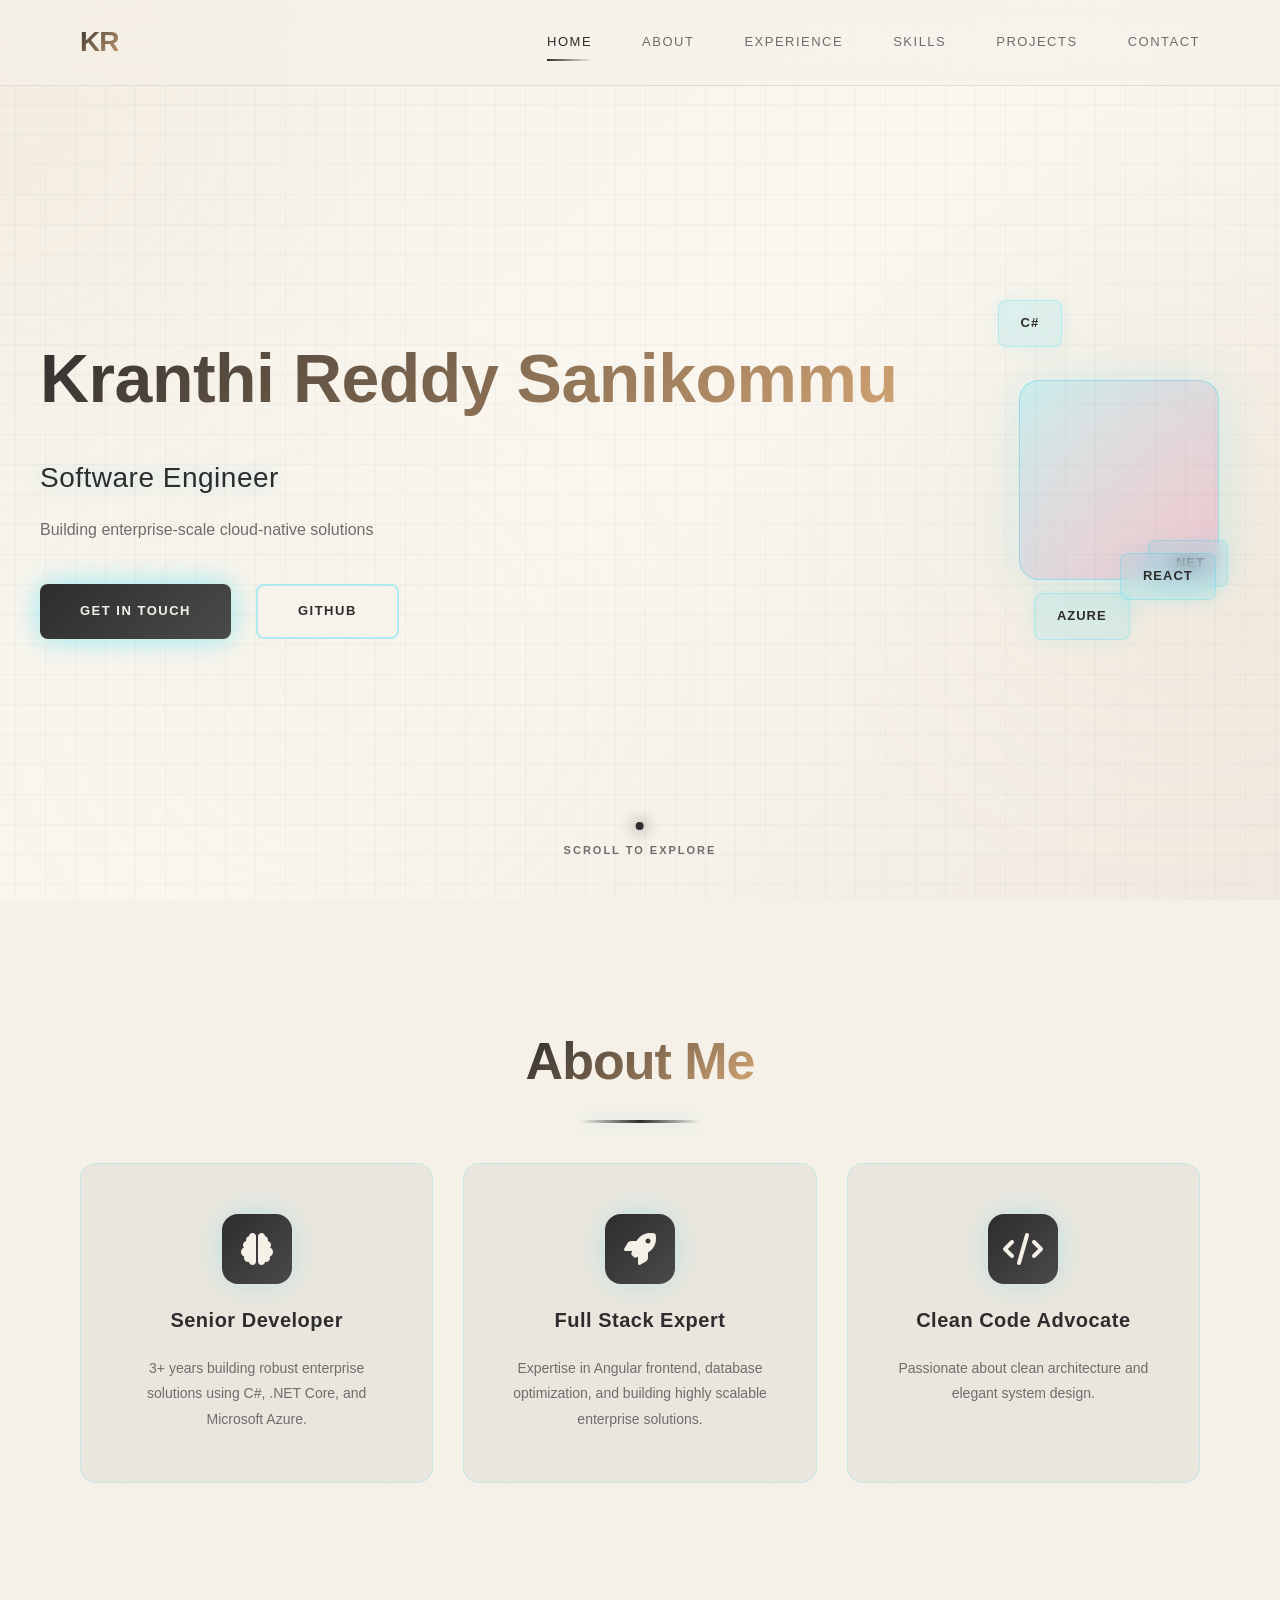
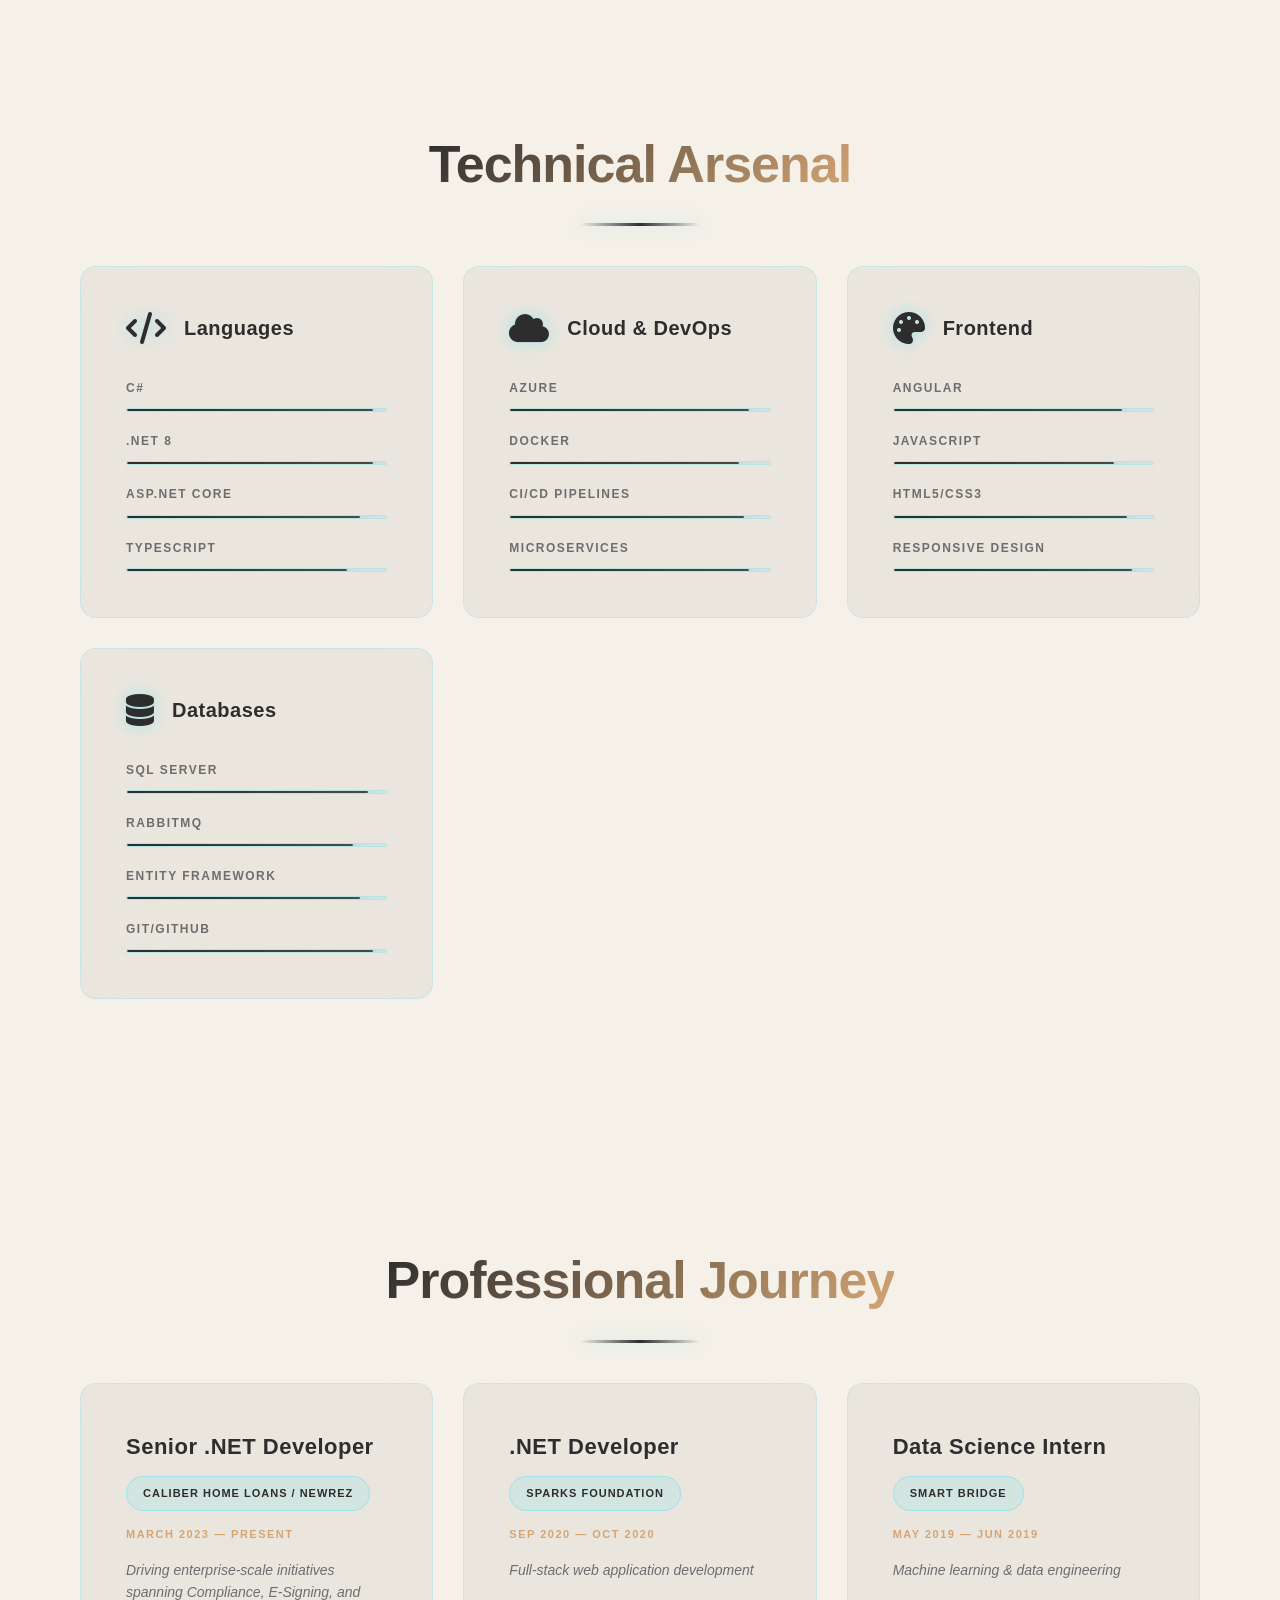
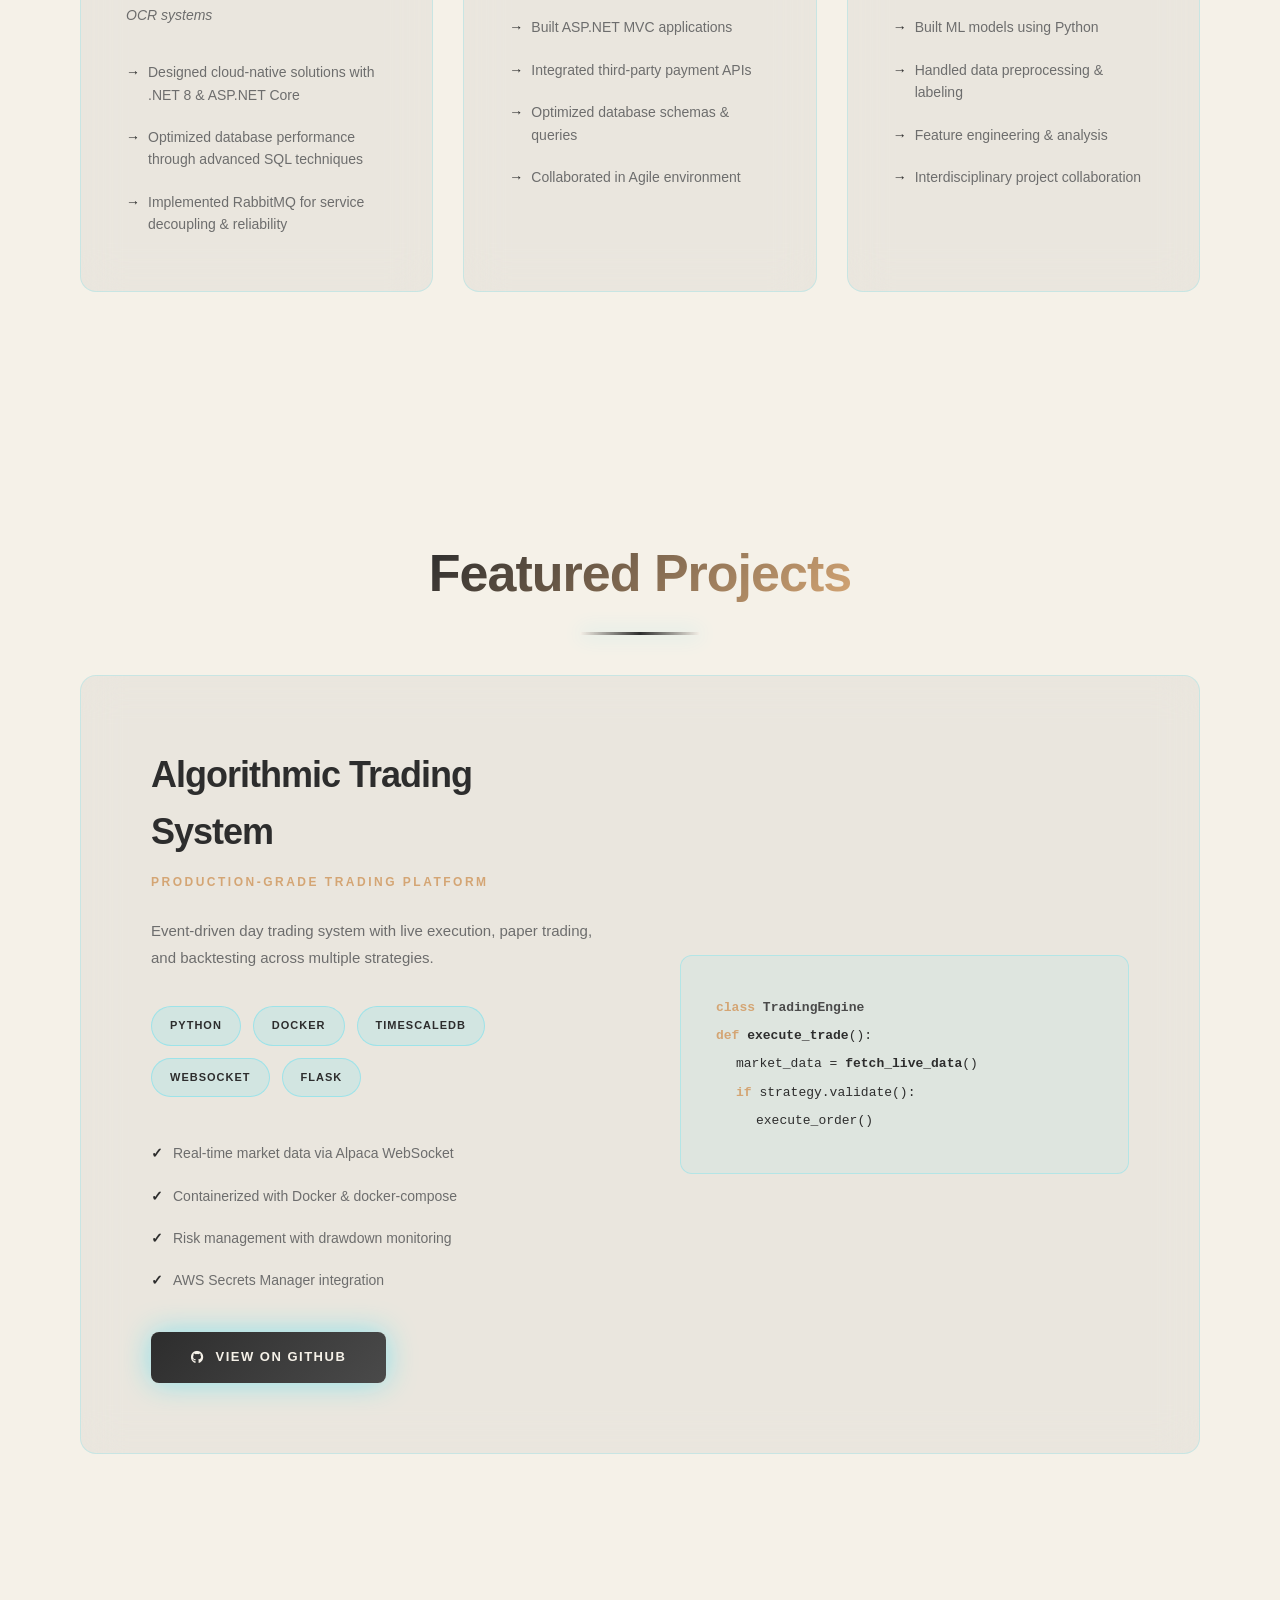
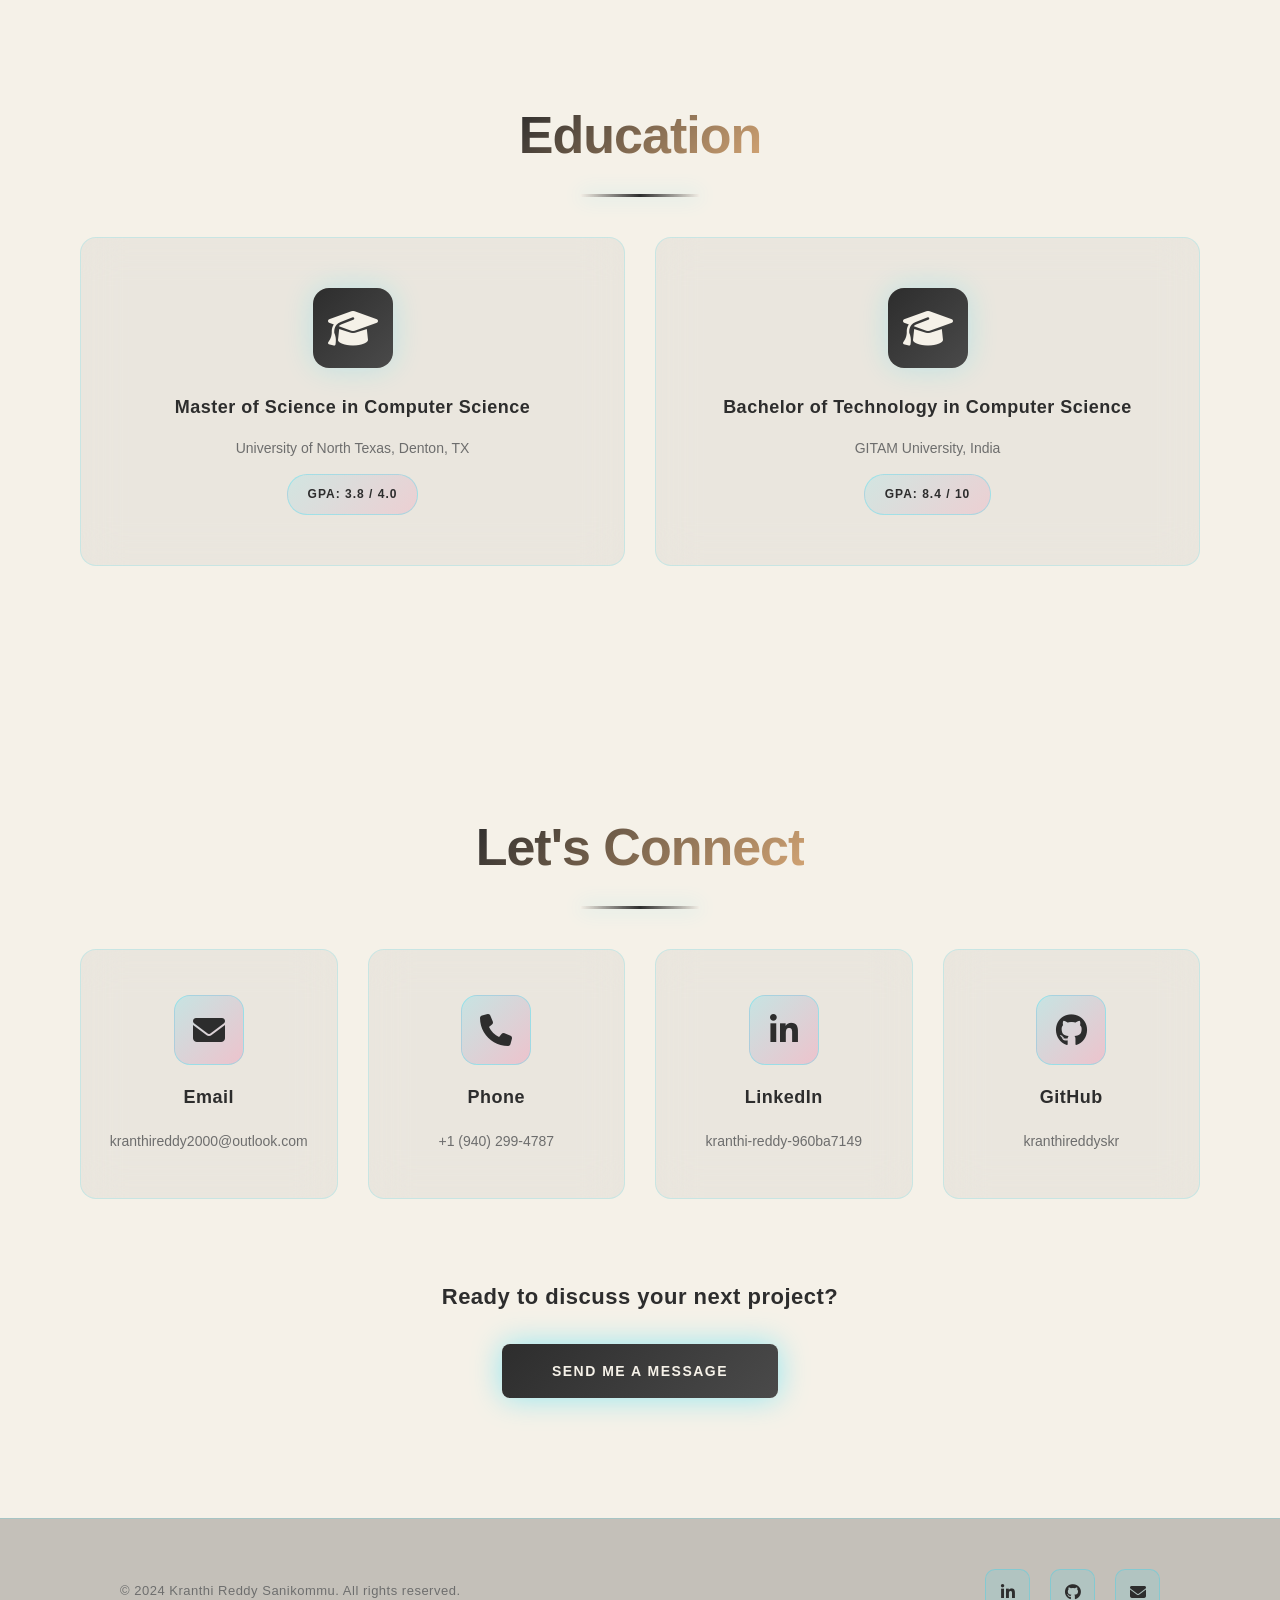
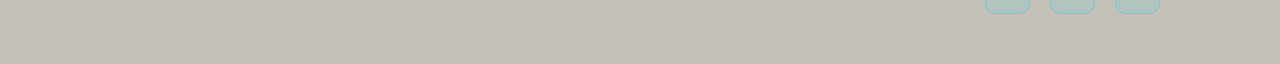
==== commit f158ae9a: "Remove mentoring reference from About section ✨ Removed: - 'mentoring junior engineers' from Clean C" ====
--- a/index.html
+++ b/index.html
@@ -97,7 +97,7 @@
             <i class="fas fa-code"></i>
           </div>
           <h3>Clean Code Advocate</h3>
-          <p>Passionate about clean architecture, system design, and mentoring junior engineers.</p>
+          <p>Passionate about clean architecture and elegant system design.</p>
         </div>
       </div>
     </div>
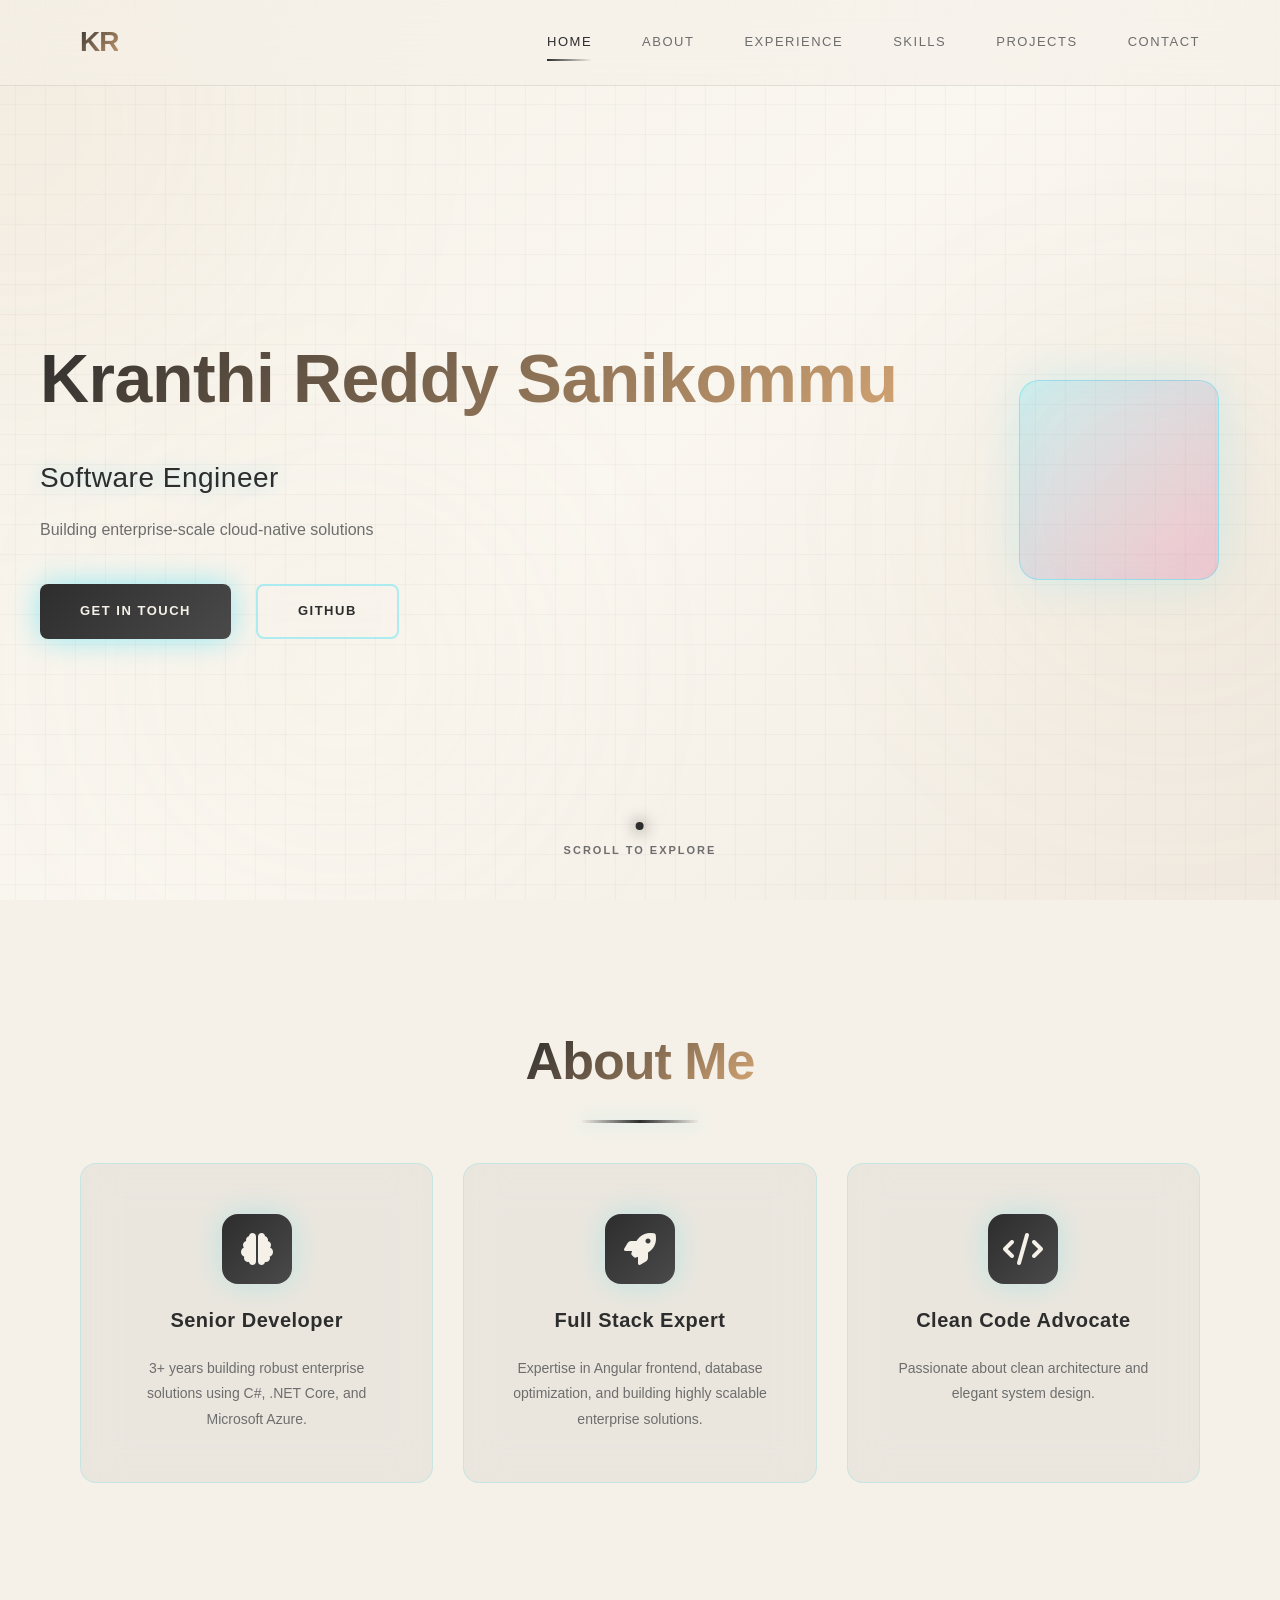
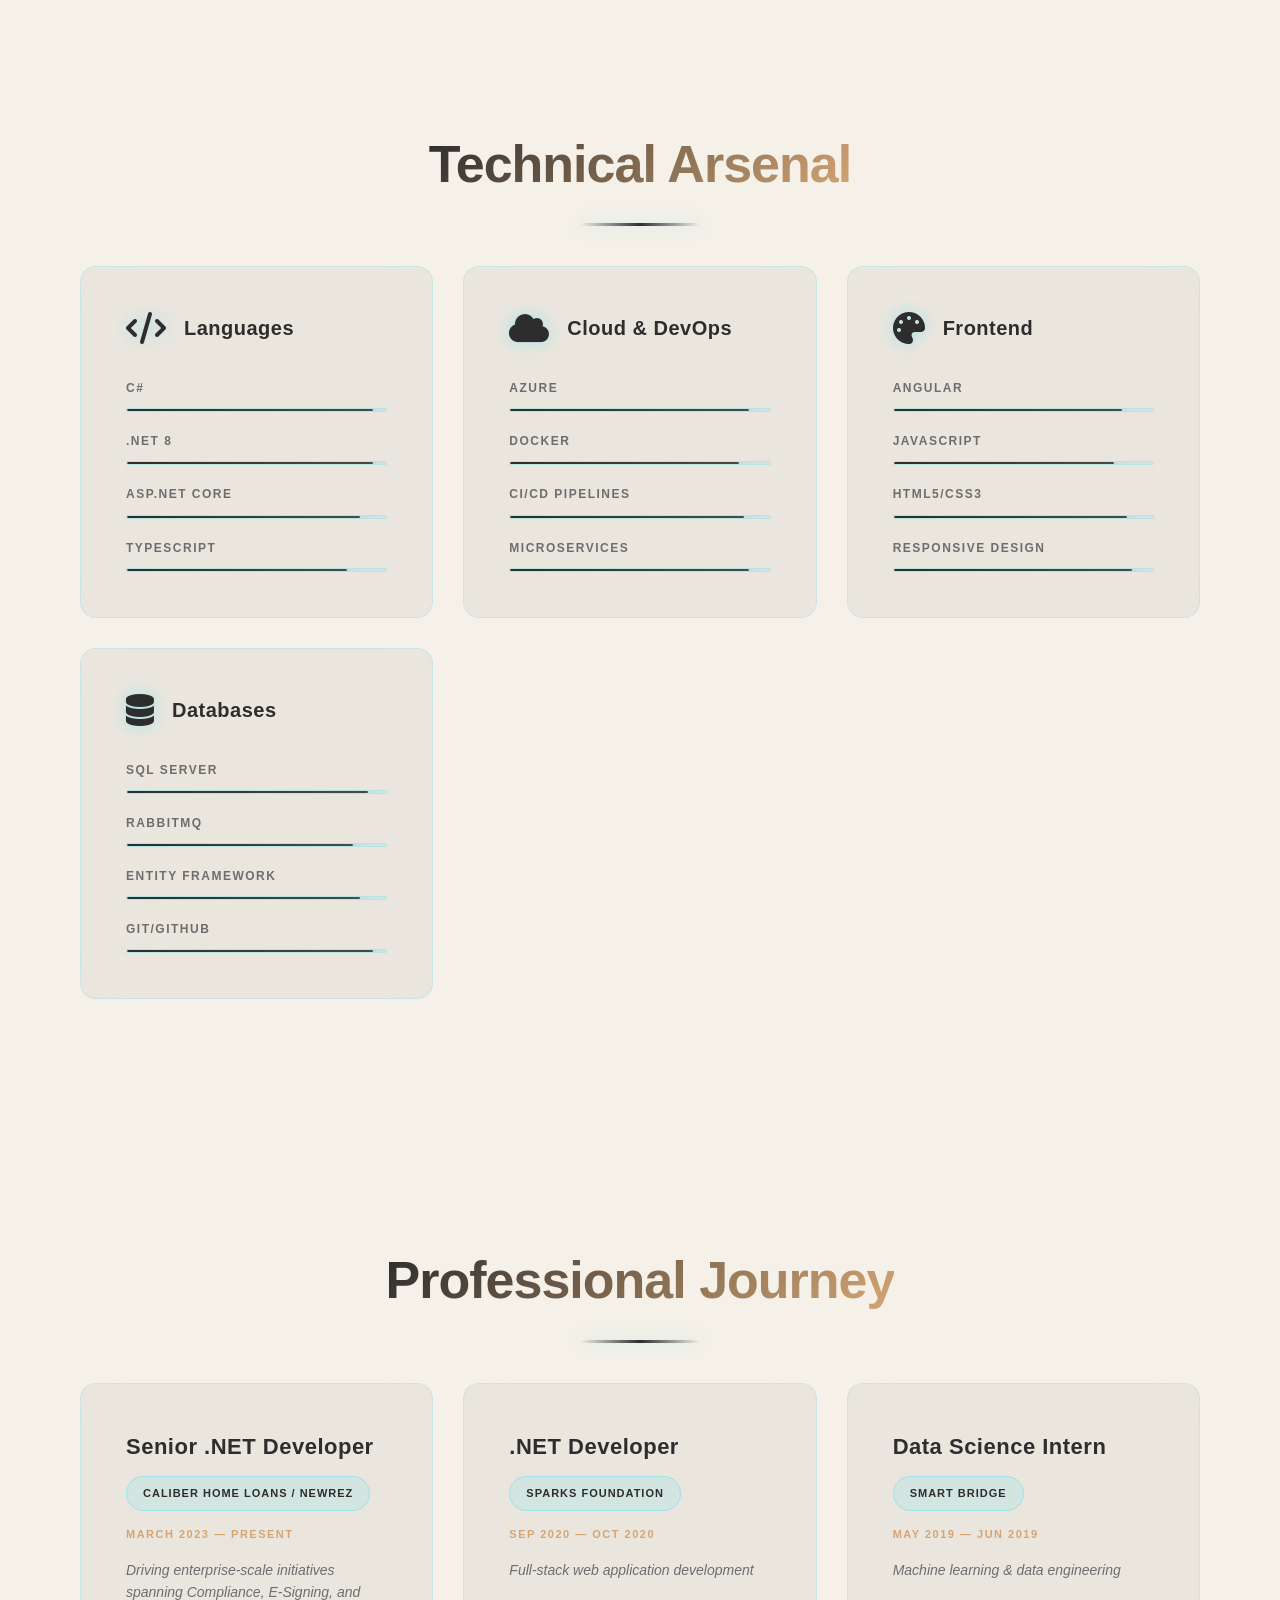
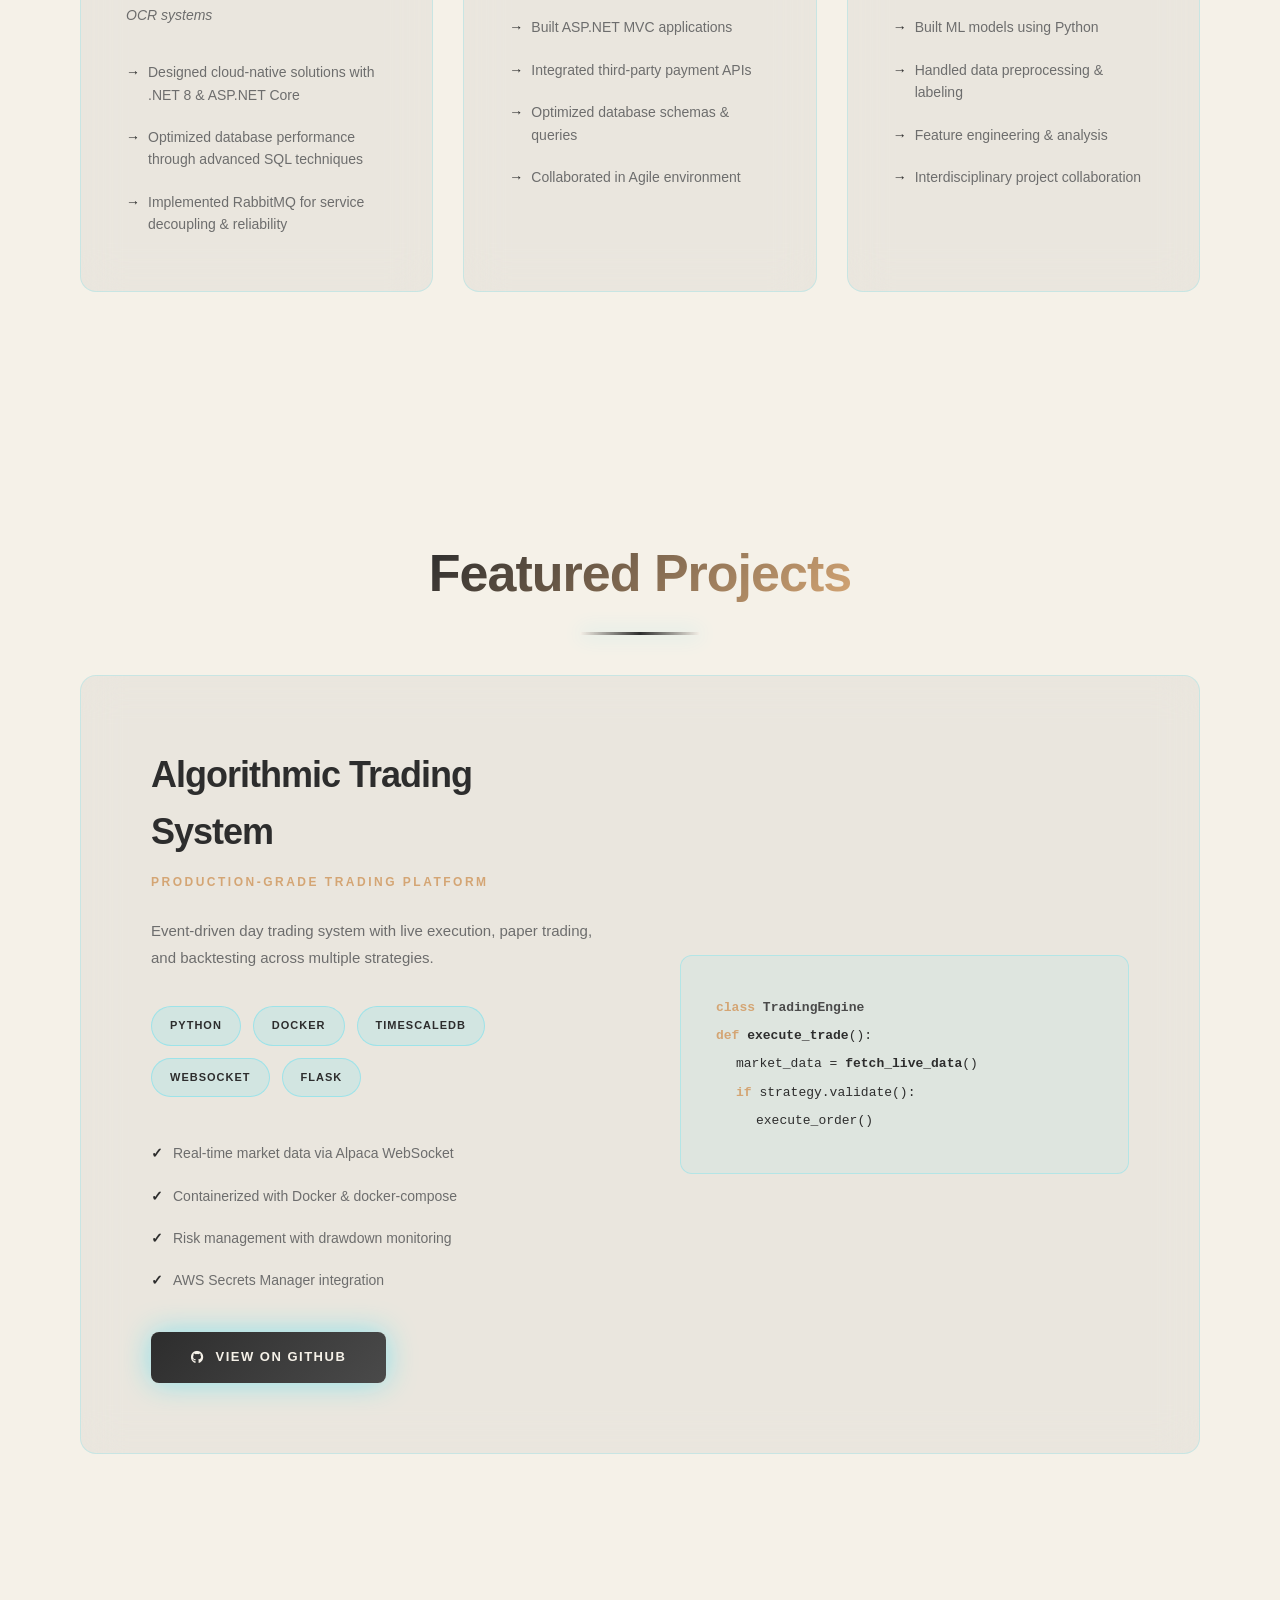
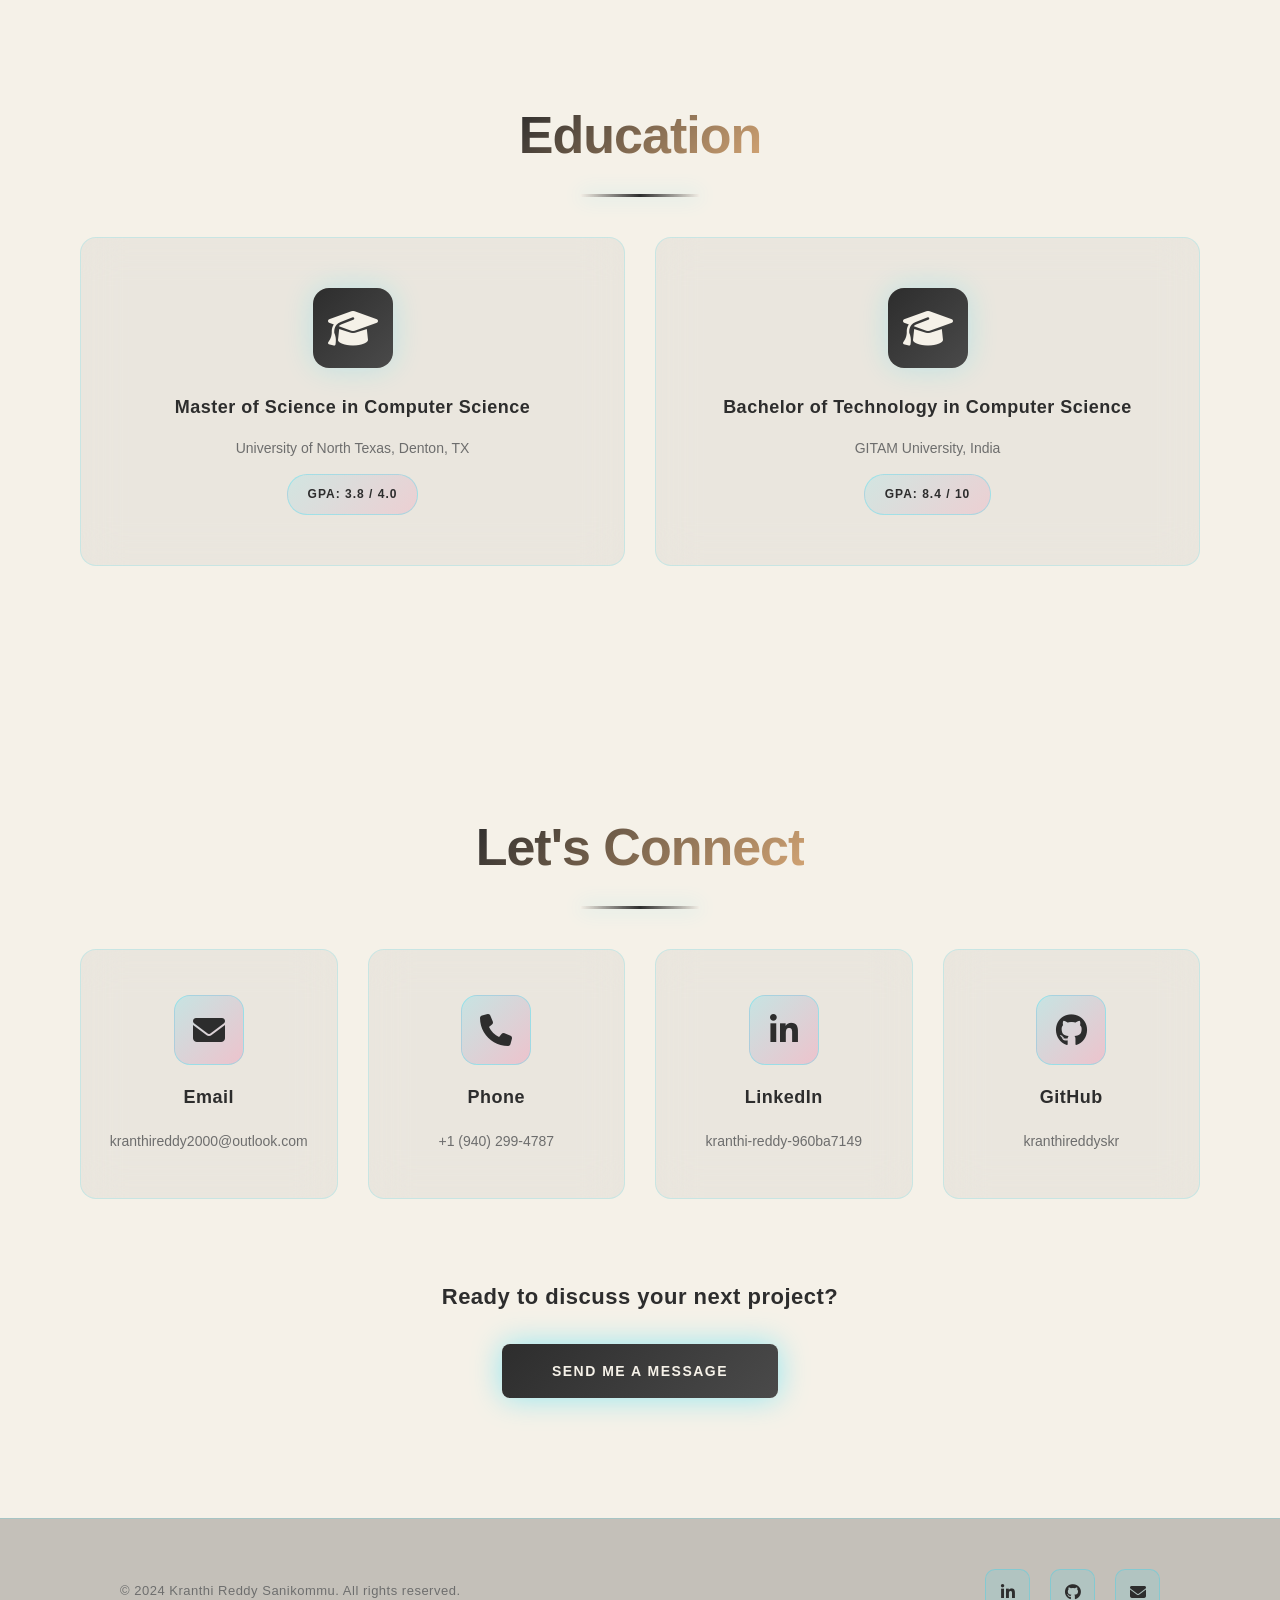
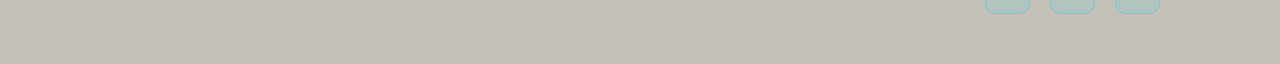
==== commit 34bbaa61: "Remove floating tech elements from hero section ✨ Removed: - Floating tech elements (C#, .NET, Azure" ====
--- a/index.html
+++ b/index.html
@@ -52,12 +52,6 @@
       </div>
       <div class="hero-visual">
         <div class="floating-cube"></div>
-        <div class="floating-elements">
-          <span class="element">C#</span>
-          <span class="element">.NET</span>
-          <span class="element">Azure</span>
-          <span class="element">React</span>
-        </div>
       </div>
     </div>
 
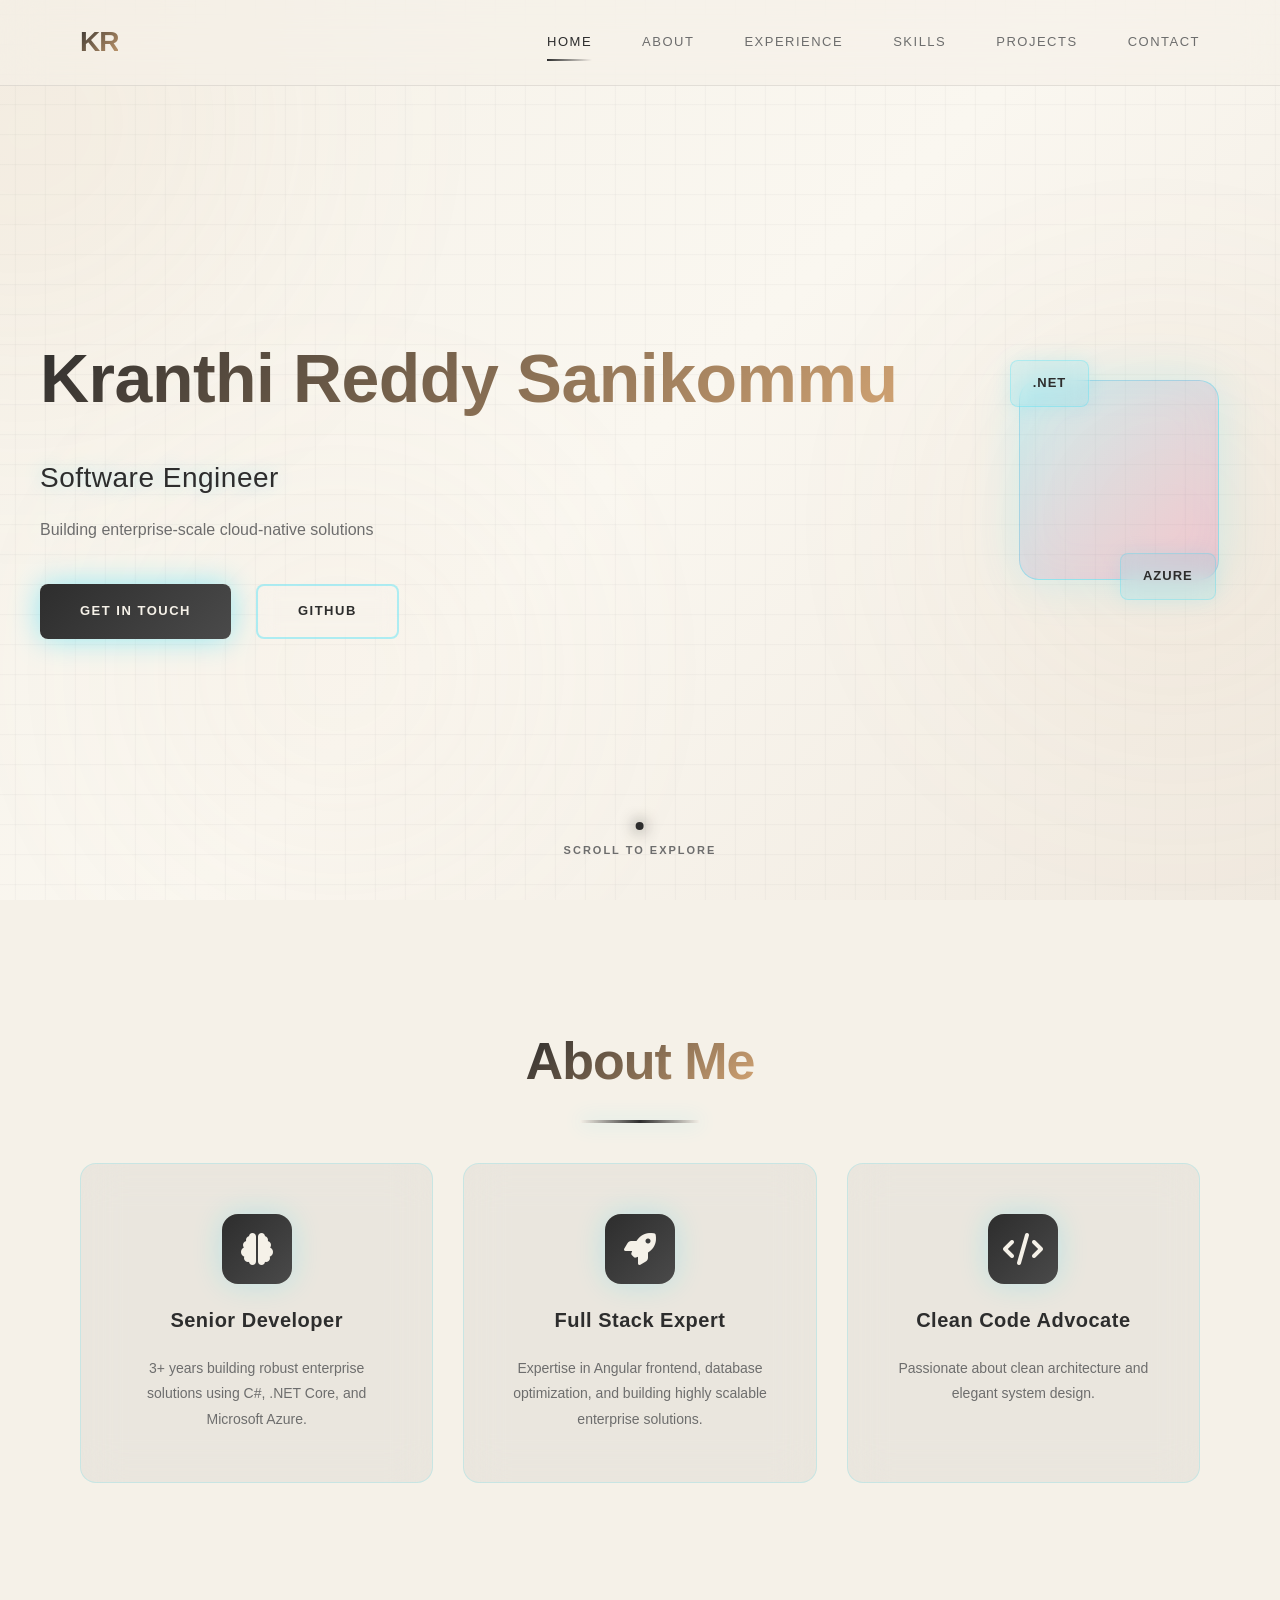
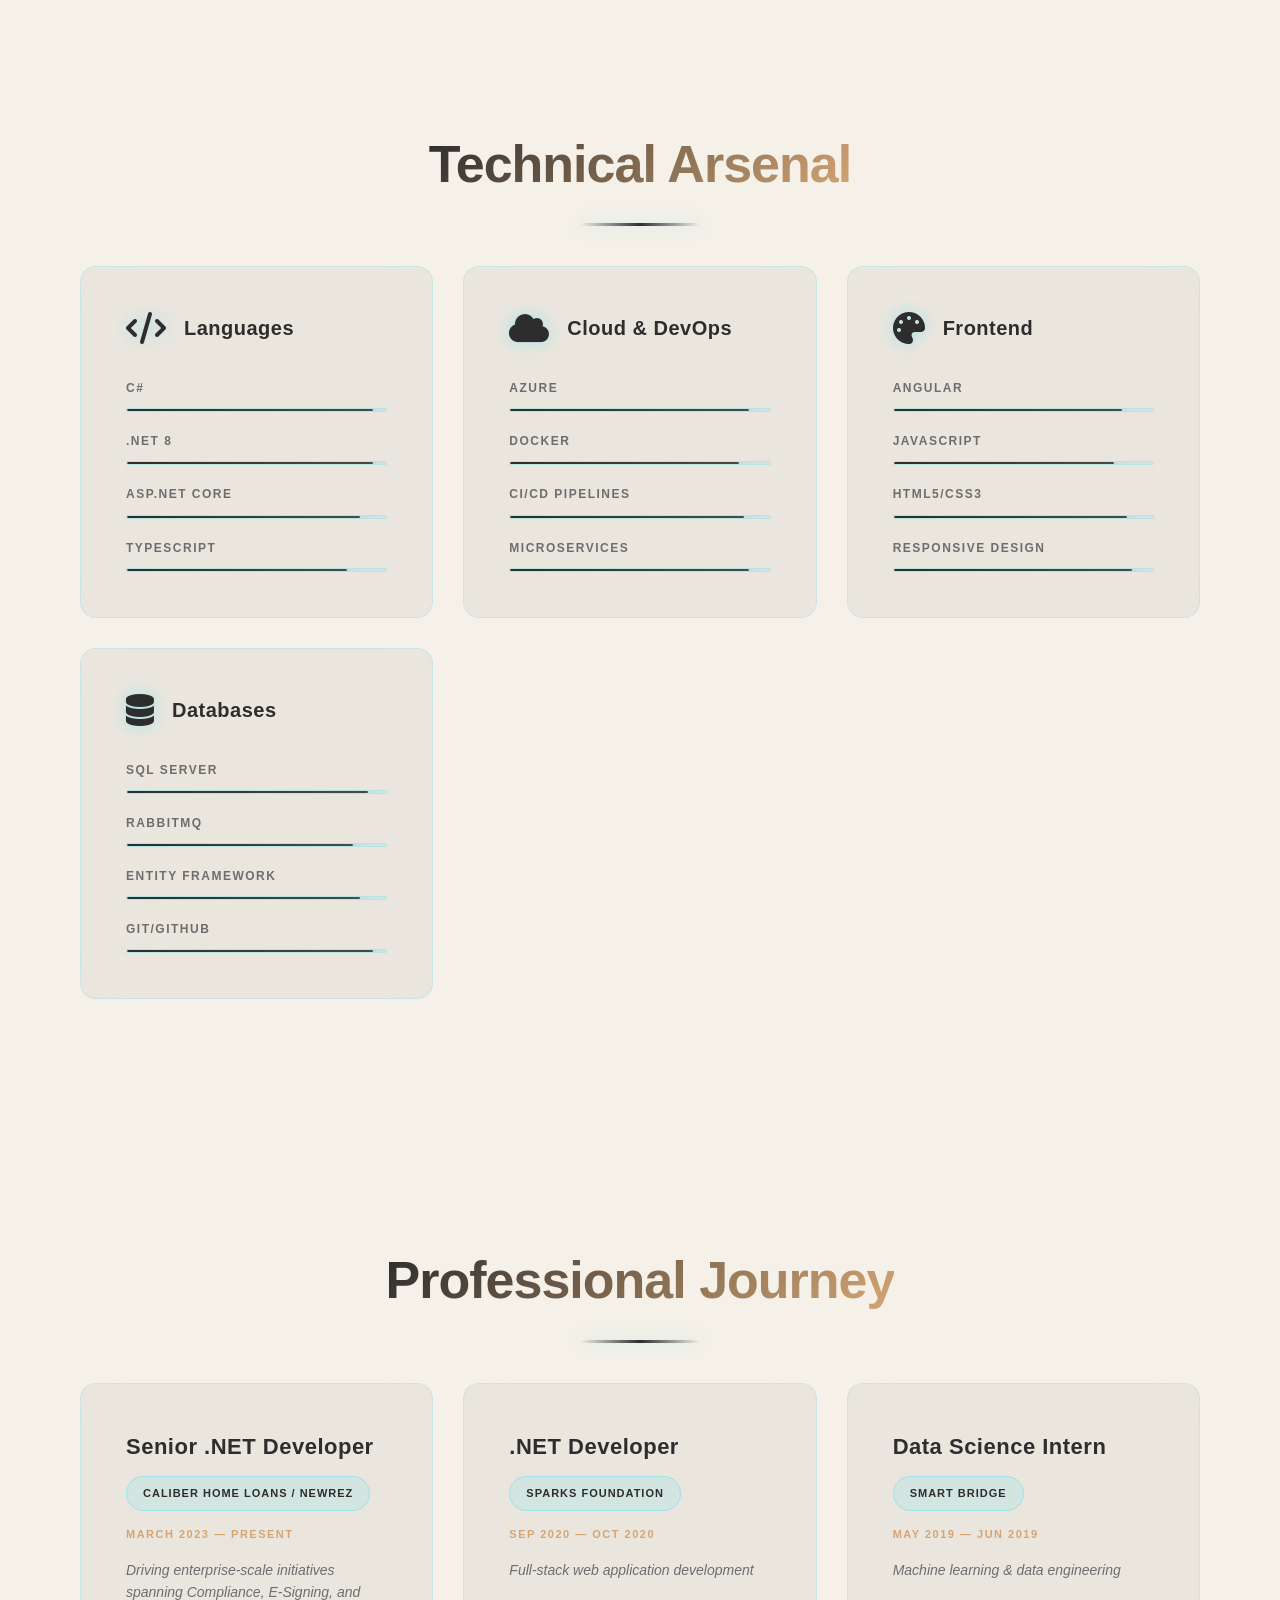
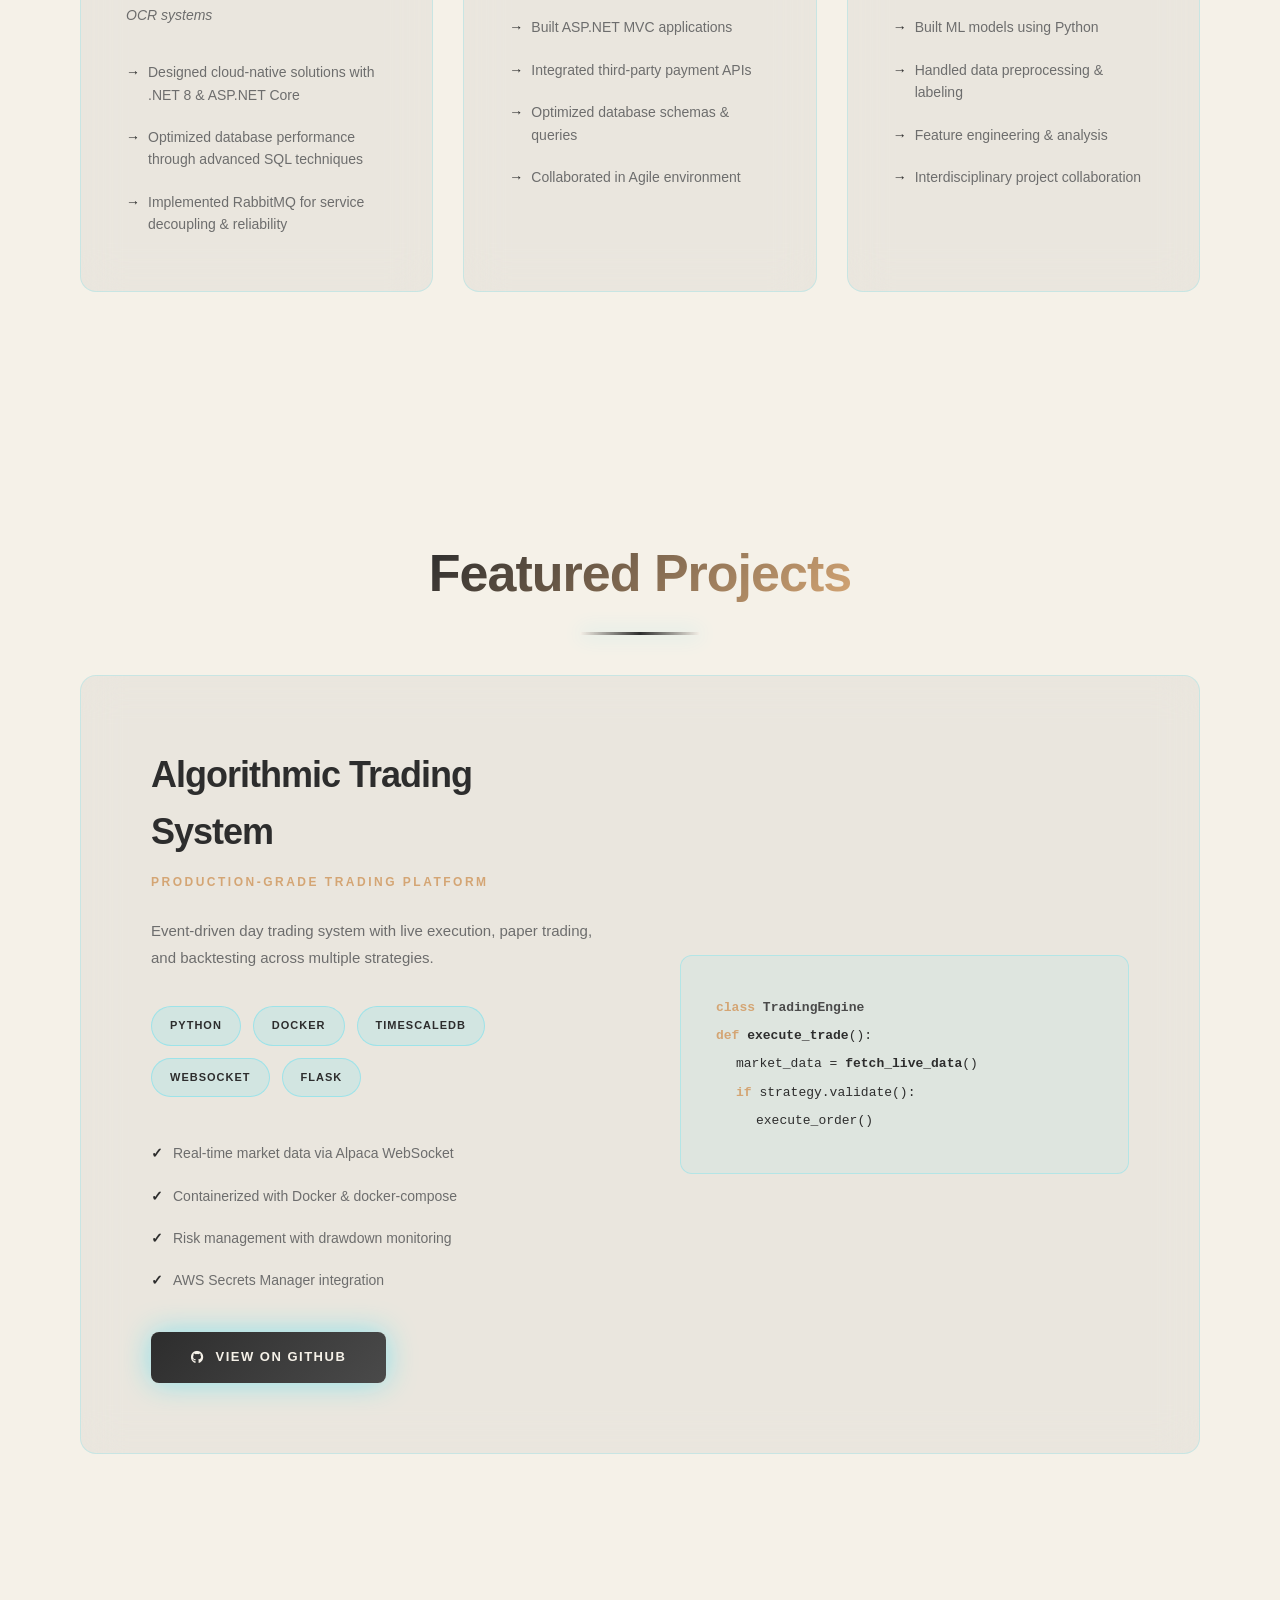
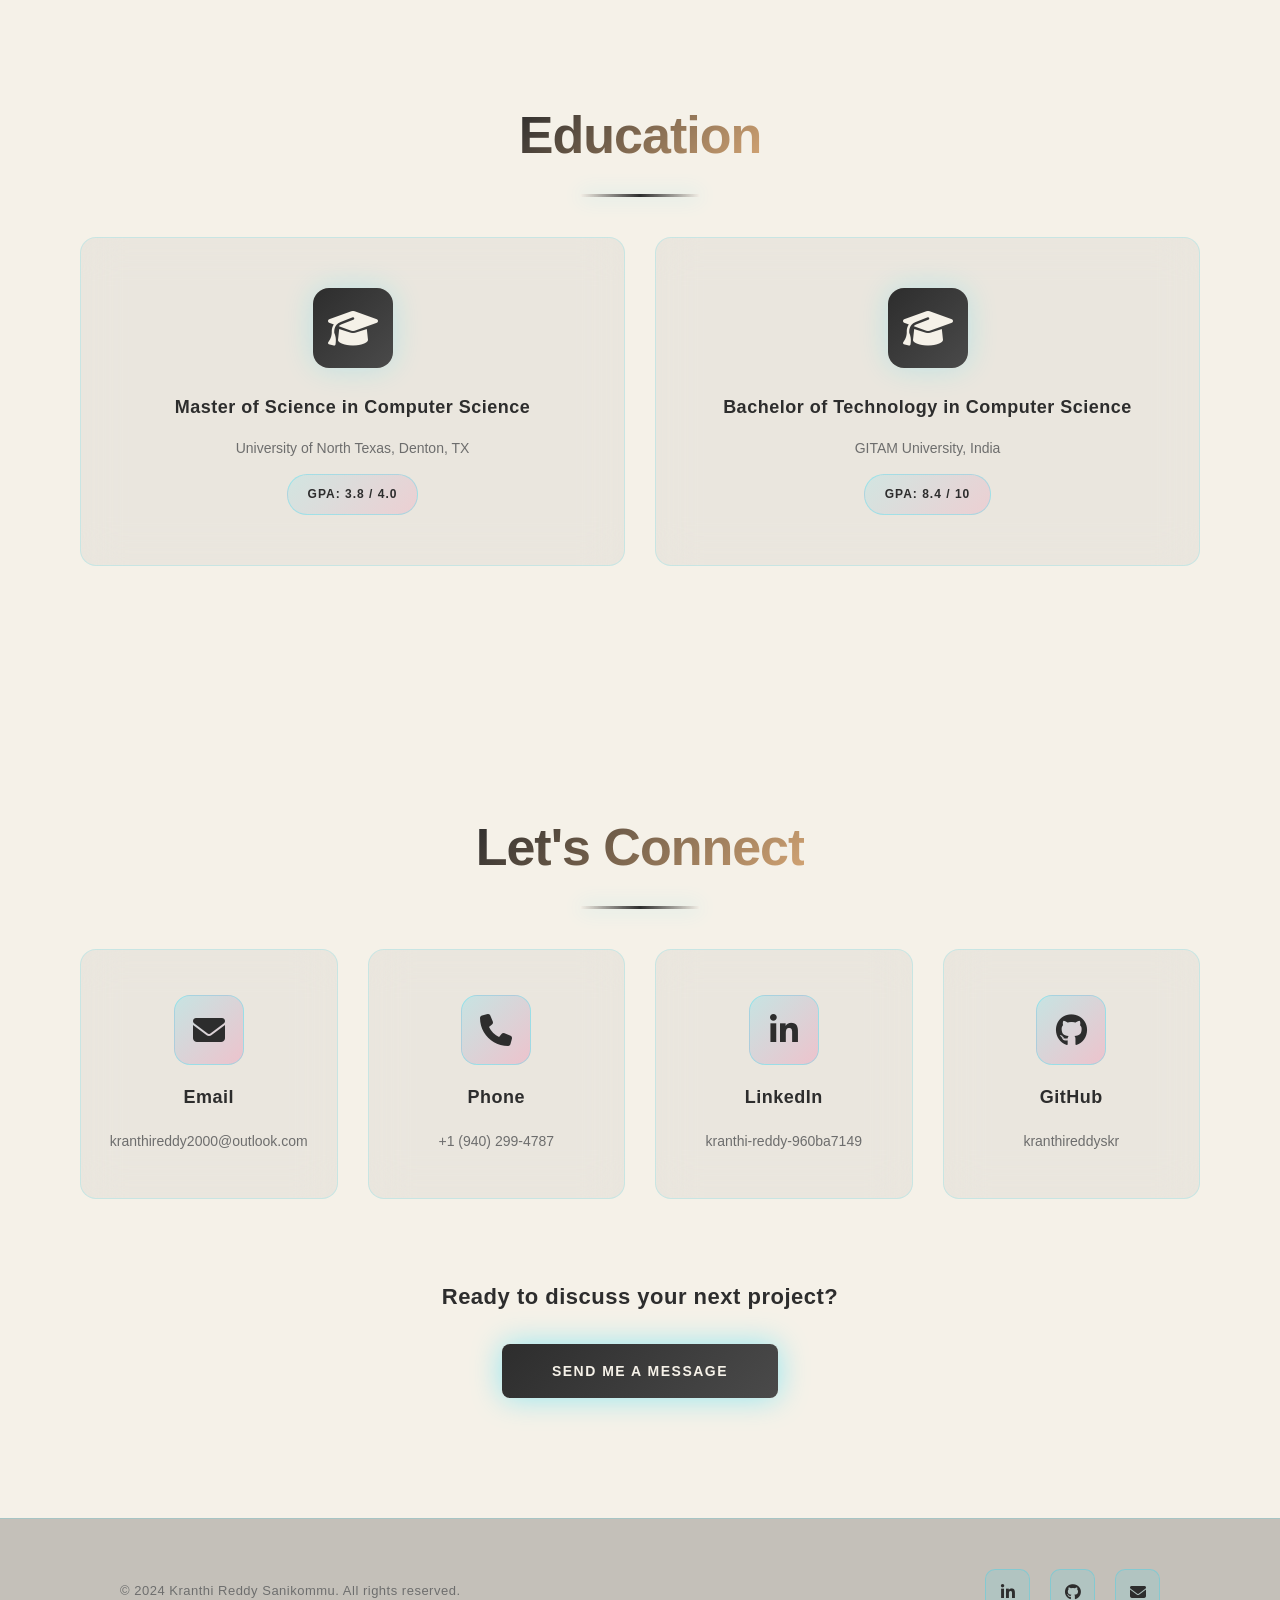
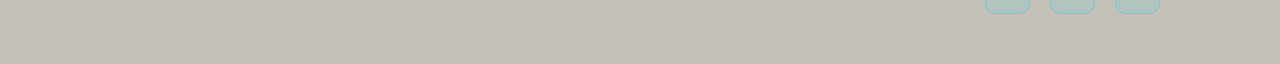
==== commit 7e7c63ac: "Add .NET and Azure floating elements back to hero ✨ Added: - Floating '.NET' element (top left) - Fl" ====
--- a/index.html
+++ b/index.html
@@ -52,6 +52,10 @@
       </div>
       <div class="hero-visual">
         <div class="floating-cube"></div>
+        <div class="floating-elements">
+          <span class="element">.NET</span>
+          <span class="element">Azure</span>
+        </div>
       </div>
     </div>
 
--- a/styles.css
+++ b/styles.css
@@ -530,10 +530,8 @@
   box-shadow: 0 0 20px rgba(0, 217, 255, 0.1);
 }
 
-.element:nth-child(1) { top: 5%; left: 0%; animation-delay: 0s; }
-.element:nth-child(2) { top: 65%; right: 5%; animation-delay: 0.8s; }
-.element:nth-child(3) { bottom: 10%; left: 15%; animation-delay: 1.6s; }
-.element:nth-child(4) { bottom: 20%; right: 10%; animation-delay: 2.4s; }
+.element:nth-child(1) { top: 20%; left: 5%; animation-delay: 0s; }
+.element:nth-child(2) { bottom: 20%; right: 10%; animation-delay: 1.2s; }
 
 @keyframes element-smooth {
   0%, 100% {
